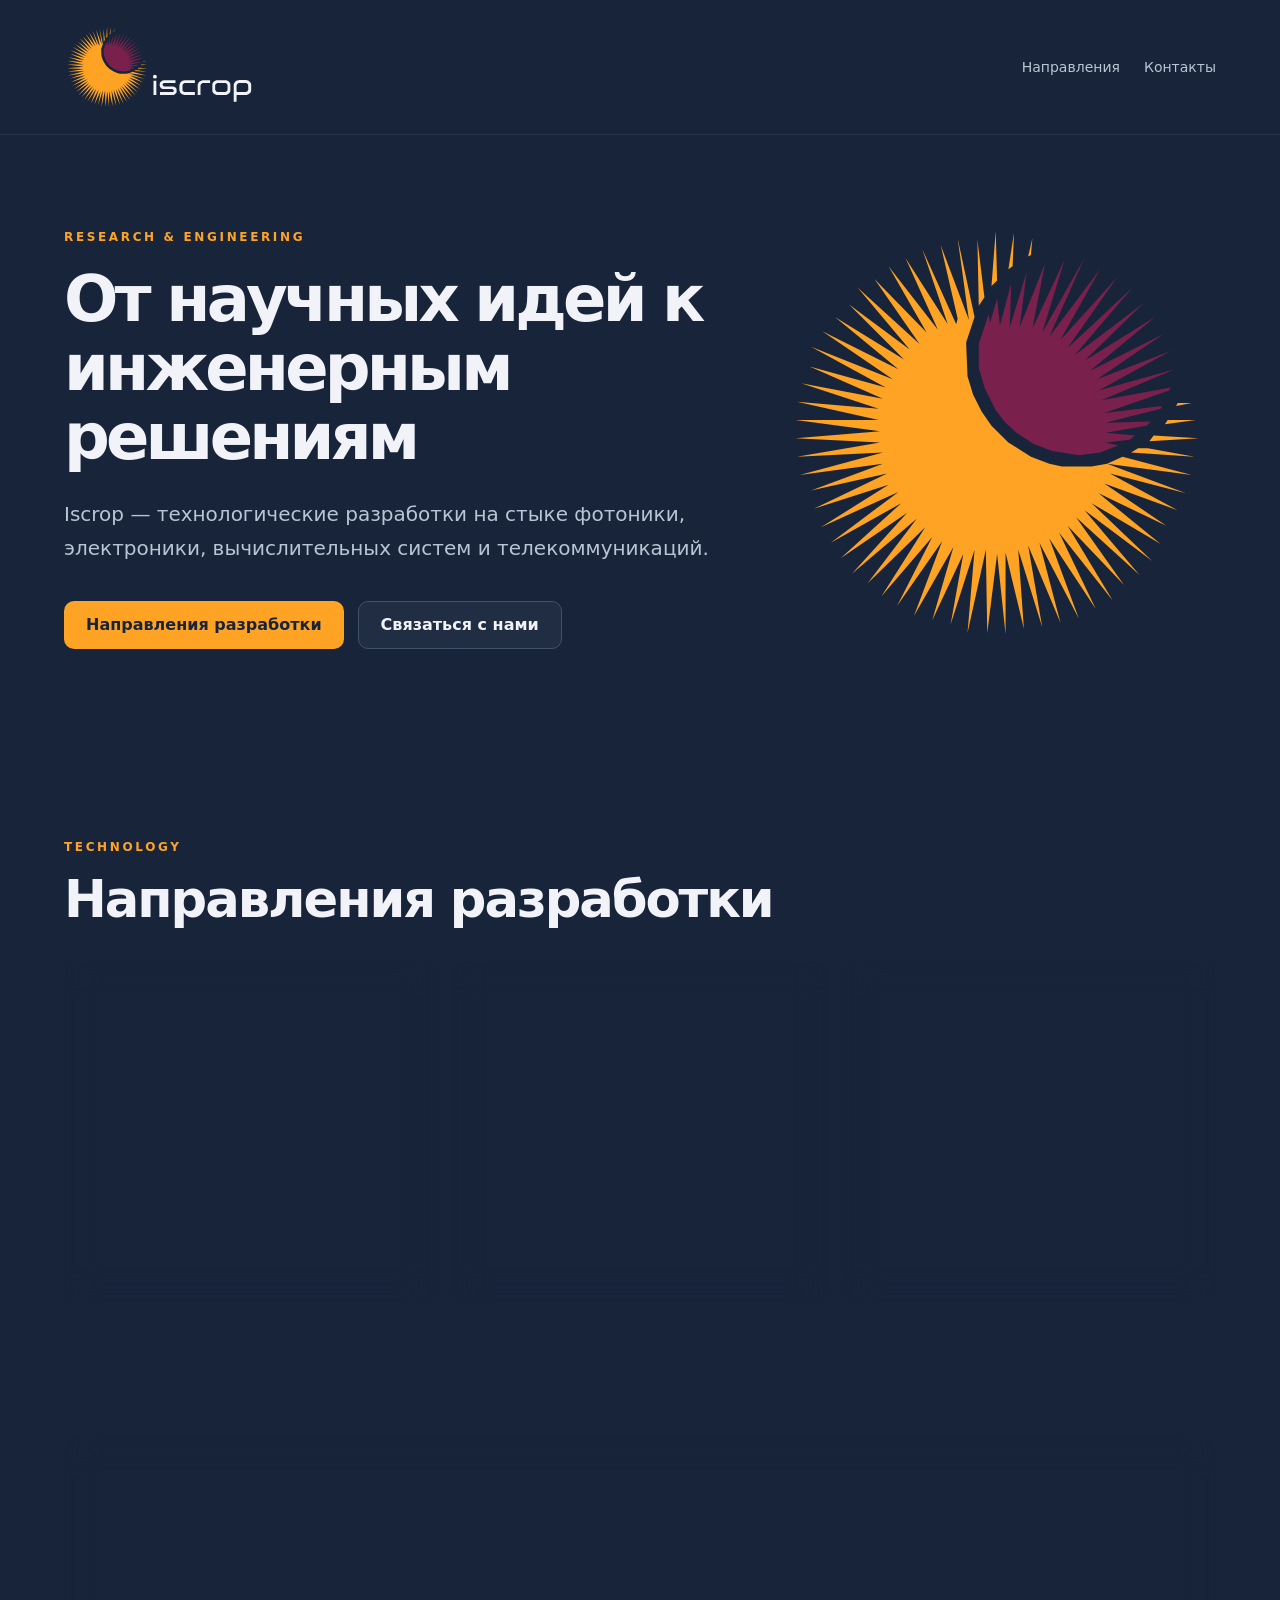
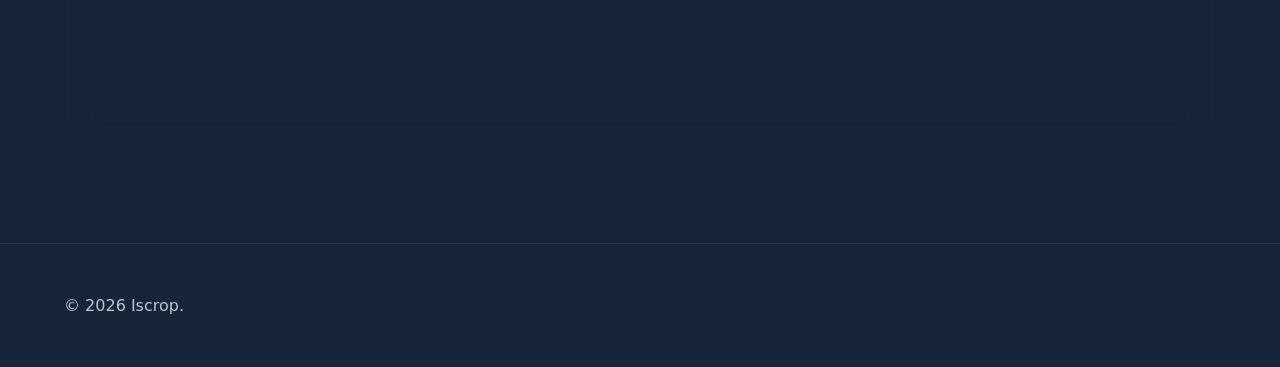
==== index.html @ 67966a5c "Add Iscrop logo artwork and technology illustrations" ====
<!DOCTYPE html>
<html lang="ru"><head><meta charset="UTF-8"><meta name="viewport" content="width=device-width, initial-scale=1"><meta name="description" content="Iscrop — исследовательские и инженерные разработки в области фотоники, вычислительных систем и телекоммуникаций."><title>Iscrop — технологии и инженерные разработки</title><link rel="stylesheet" href="style.css"><style>
:root{--bg:#18243A;--text:#F1F3F8;--muted:#b9c4d5;--accent:#FFA324;--accent-2:#79204D;--line:#40516B;--panel:#202e45}body{background:var(--bg)}body:before{display:none}.site-header{background:var(--bg)}.logo{color:var(--text);font-size:30px;letter-spacing:.08em;font-family:Eurostile,Microgramma,Trebuchet MS,sans-serif}.primary{background:var(--accent);color:var(--bg)}.button{border-radius:10px}.card,.contact{border-radius:16px;box-shadow:none}h1{line-height:1.08;font-size:clamp(36px,5.5vw,76px)}.hero{min-height:65vh;grid-template-columns:1fr}.hero-content{max-width:1000px}.section{scroll-margin-top:100px}.card{min-height:170px}a:focus-visible{outline:2px solid var(--accent);outline-offset:5px}@media(max-width:480px){nav{flex-wrap:wrap}.contact{padding:24px}.section{padding-top:52px;padding-bottom:52px}}
.logo{display:block;width:190px;line-height:0}.logo svg{width:100%;height:auto}.hero{grid-template-columns:minmax(0,1.2fr) minmax(200px,.8fr);gap:48px}.hero-emblem svg{width:100%;max-width:430px;display:block;margin:auto}.tech-art{width:100%;height:120px;margin-bottom:24px}.card{background:#202e45;border:1px solid #40516B}.hero h1{font-size:clamp(36px,5vw,70px)}@media(max-width:860px){.hero{grid-template-columns:1fr}.hero-emblem{grid-row:1}.hero-emblem svg{max-width:250px}.logo{width:150px}}</style></head><body>
<header class="site-header"><a class="logo" href="#" aria-label="Iscrop"><svg xmlns="http://www.w3.org/2000/svg" viewBox="50 50 675 305" role="img" aria-label="Iscrop"><path fill="#FFA324" d="M151 73 169 126 139 79 162 130 127 85 154 132 117 94 149 140 105 100 142 144 99 112 138 151 89 121 134 158 80 131 130 165 72 142 125 171 71 156 123 179 65 168 120 186 62 181 120 194 61 194 121 202 61 207 121 210 62 220 123 217 64 233 123 225 72 244 126 232 74 257 127 240 79 270 134 245 86 281 136 253 93 292 140 260 101 303 147 264 112 310 153 270 122 319 158 277 133 326 165 280 145 333 173 284 158 336 180 289 171 339 188 286 183 345 196 286 197 345 204 289 210 346 210 288 223 342 219 286 236 341 226 283 249 338 234 281 262 335 241 278 274 328 248 274 286 322 254 269 294 311 260 263 305 304 266 258 314 294 271 253 320 282 276 246 324 269 280 239 332 258 284 232 338 246 282 225 342 233 293 220 282 225 271 227 250 227 241 225 228 220 212 210 200 198 193 188 187 176 183 163 182 139 188 121 176 65 184 123 164 70 176 122 175 126Z M299 217 344 220 311 214 304 214Z M312 209 347 207 315 205Z M323 197 345 194 325 194Z M332 182 342 182 331 184Z M190 66 191 113 195 107Z M203 60 200 99 204 95Z M216 61 212 87 215 85Z M229 65 226 78 228 77Z"/><path fill="#79204D" d="M266 79 236 132 252 80 229 129 238 83 220 128 225 89 213 128 214 97 206 127 204 108 199 125 198 119 191 140 191 157 195 171 203 187 210 196 219 204 230 211 243 216 262 219 277 217 290 212 281 210 298 208 302 205 281 203 310 198 313 195 281 196 320 186 321 184 280 189 326 173 327 171 278 180 330 158 276 173 327 145 275 165 322 133 270 159 316 121 266 152 308 111 259 148 300 100 254 143 289 93 249 137 277 87 241 135Z"/><path fill="#F1F3F8" fill-rule="evenodd" d="M665 264 670 260 698 260 704 265 705 283 701 290 695 292 665 292 663 290 663 269Z M588 265 594 260 625 260 629 263 631 267 631 285 626 291 622 292 596 292 592 291 587 284 587 268Z M368 252H378V302H368Z M580 257 577 263V289L580 295 586 300 592 302H626L632 300 638 295 641 289V263L638 257 634 253 627 250H591L584 253Z M569 250H542L533 253 528 258 525 265V302H535V268L537 264 542 260H569Z M464 257 460 267V285L463 294 468 299 477 302H515V292H478L474 290 471 286V267L474 262 478 260H515V250H479L471 252Z M392 257 390 262V270L392 275 396 279 401 281H435L440 285V289L437 292H391V302H439L444 300 450 293V282L449 279 445 275 438 272H405L400 267 401 263 404 260H446V250H406L400 251Z M709 254 704 251 696 249H673L662 252 656 258 653 265V326H663V302H699L707 299 713 293 715 287V265L713 259Z"/><circle cx="373" cy="237" r="7" fill="#F1F3F8"/></svg></a><nav><a href="#directions">Направления</a><a href="#contact">Контакты</a></nav></header>
<main><section class="hero"><div class="hero-content"><p class="eyebrow">Research &amp; engineering</p><h1>От научных идей к инженерным решениям</h1><p class="lead">Iscrop — технологические разработки на стыке фотоники, электроники, вычислительных систем и телекоммуникаций.</p><div class="hero-actions"><a class="button primary" href="#directions">Направления разработки</a><a class="button secondary" href="#contact">Связаться с нами</a></div></div><div class="hero-emblem"><svg xmlns="http://www.w3.org/2000/svg" viewBox="50 50 305 305" role="img" aria-label="Iscrop"><path fill="#FFA324" d="M151 73 169 126 139 79 162 130 127 85 154 132 117 94 149 140 105 100 142 144 99 112 138 151 89 121 134 158 80 131 130 165 72 142 125 171 71 156 123 179 65 168 120 186 62 181 120 194 61 194 121 202 61 207 121 210 62 220 123 217 64 233 123 225 72 244 126 232 74 257 127 240 79 270 134 245 86 281 136 253 93 292 140 260 101 303 147 264 112 310 153 270 122 319 158 277 133 326 165 280 145 333 173 284 158 336 180 289 171 339 188 286 183 345 196 286 197 345 204 289 210 346 210 288 223 342 219 286 236 341 226 283 249 338 234 281 262 335 241 278 274 328 248 274 286 322 254 269 294 311 260 263 305 304 266 258 314 294 271 253 320 282 276 246 324 269 280 239 332 258 284 232 338 246 282 225 342 233 293 220 282 225 271 227 250 227 241 225 228 220 212 210 200 198 193 188 187 176 183 163 182 139 188 121 176 65 184 123 164 70 176 122 175 126Z M299 217 344 220 311 214 304 214Z M312 209 347 207 315 205Z M323 197 345 194 325 194Z M332 182 342 182 331 184Z M190 66 191 113 195 107Z M203 60 200 99 204 95Z M216 61 212 87 215 85Z M229 65 226 78 228 77Z"/><path fill="#79204D" d="M266 79 236 132 252 80 229 129 238 83 220 128 225 89 213 128 214 97 206 127 204 108 199 125 198 119 191 140 191 157 195 171 203 187 210 196 219 204 230 211 243 216 262 219 277 217 290 212 281 210 298 208 302 205 281 203 310 198 313 195 281 196 320 186 321 184 280 189 326 173 327 171 278 180 330 158 276 173 327 145 275 165 322 133 270 159 316 121 266 152 308 111 259 148 300 100 254 143 289 93 249 137 277 87 241 135Z"/></svg></div></section>
<section id="directions" class="section"><p class="section-label">Technology</p><h2>Направления разработки</h2><div class="cards"><article class="card"><svg class="tech-art" viewBox="0 0 240 120" aria-hidden="true"><path d="M0 48 Q30 0 60 48 T120 48 T180 48 T240 48 M0 72 Q30 120 60 72 T120 72 T180 72 T240 72" fill="none" stroke="#FFA324" stroke-width="2"/><circle cx="120" cy="60" r="25" fill="none" stroke="#b85b8a"/></svg><h3>Оптика и фотоника</h3><p>Оптические системы, квантовые технологии и методы измерения параметров света.</p></article><article class="card"><svg class="tech-art" viewBox="0 0 240 120" aria-hidden="true"><path d="M25 60H90L145 20H215M90 60H215M90 60L145 100H215" fill="none" stroke="#FFA324" stroke-width="2"/><circle cx="25" cy="60" r="5" fill="#F1F3F8"/><circle cx="90" cy="60" r="5" fill="#F1F3F8"/><circle cx="145" cy="20" r="5" fill="#F1F3F8"/><circle cx="145" cy="100" r="5" fill="#F1F3F8"/><circle cx="215" cy="20" r="5" fill="#F1F3F8"/><circle cx="215" cy="60" r="5" fill="#F1F3F8"/><circle cx="215" cy="100" r="5" fill="#F1F3F8"/></svg><h3>Телекоммуникации</h3><p>Волоконно-оптические сети, передача данных и коммуникационное оборудование.</p></article><article class="card"><svg class="tech-art" viewBox="0 0 240 120" aria-hidden="true"><g fill="none" stroke="#FFA324" stroke-width="2"><rect x="90" y="30" width="60" height="60" rx="5"/><path d="M0 20H60L90 40M0 60H90M0 100H60L90 80M150 40L180 20H240M150 60H240M150 80L180 100H240"/></g><rect x="105" y="45" width="30" height="30" fill="#79204D"/></svg><h3>Вычислительные системы</h3><p>Аппаратно-программные платформы, цифровая обработка сигналов и встроенная электроника.</p></article></div></section>
<section id="contact" class="section contact"><p class="section-label">Contact</p><h2>Сотрудничество</h2><p>Открыты к обсуждению исследовательских и инженерных проектов.</p><a class="contact-link" href="mailto:info@iscrop.ru">info@iscrop.ru</a></section></main><footer><p>© 2026 Iscrop.</p></footer></body></html>
---- style.css ----
* {
  box-sizing: border-box;
}

:root {
  --bg: #050914;
  --panel: rgba(255, 255, 255, 0.06);
  --panel-strong: rgba(255, 255, 255, 0.1);
  --text: #eef7ff;
  --muted: #9fb3c8;
  --accent: #53f4ff;
  --accent-2: #8d6cff;
  --line: rgba(83, 244, 255, 0.25);
}

html {
  scroll-behavior: smooth;
}

body {
  margin: 0;
  min-height: 100vh;
  font-family: Inter, ui-sans-serif, system-ui, -apple-system, BlinkMacSystemFont, "Segoe UI", sans-serif;
  color: var(--text);
  background:
    radial-gradient(circle at 20% 10%, rgba(83, 244, 255, 0.18), transparent 28%),
    radial-gradient(circle at 80% 20%, rgba(141, 108, 255, 0.2), transparent 30%),
    linear-gradient(135deg, #050914 0%, #07162a 45%, #050914 100%);
}

body::before {
  content: "";
  position: fixed;
  inset: 0;
  pointer-events: none;
  background-image:
    linear-gradient(rgba(83, 244, 255, 0.05) 1px, transparent 1px),
    linear-gradient(90deg, rgba(83, 244, 255, 0.05) 1px, transparent 1px);
  background-size: 48px 48px;
  mask-image: linear-gradient(to bottom, black, transparent 85%);
}

a {
  color: inherit;
  text-decoration: none;
}

.site-header {
  position: sticky;
  top: 0;
  z-index: 10;
  display: flex;
  justify-content: space-between;
  align-items: center;
  padding: 24px clamp(20px, 5vw, 72px);
  background: rgba(5, 9, 20, 0.72);
  backdrop-filter: blur(18px);
  border-bottom: 1px solid rgba(255, 255, 255, 0.08);
}

.logo {
  letter-spacing: 0.22em;
  font-weight: 800;
  color: var(--accent);
}

nav {
  display: flex;
  gap: 24px;
  color: var(--muted);
  font-size: 14px;
}

nav a:hover {
  color: var(--text);
}

.hero {
  min-height: 82vh;
  display: grid;
  grid-template-columns: minmax(0, 1.2fr) minmax(280px, 0.8fr);
  align-items: center;
  gap: 40px;
  padding: 80px clamp(20px, 5vw, 72px);
}

.eyebrow,
.section-label {
  color: var(--accent);
  text-transform: uppercase;
  letter-spacing: 0.22em;
  font-size: 12px;
  font-weight: 700;
}

h1 {
  max-width: 920px;
  margin: 18px 0 24px;
  font-size: clamp(42px, 7vw, 86px);
  line-height: 0.95;
  letter-spacing: -0.06em;
}

h2 {
  margin: 0 0 18px;
  font-size: clamp(32px, 4vw, 56px);
  letter-spacing: -0.04em;
}

h3 {
  margin: 0 0 12px;
}

p {
  color: var(--muted);
  line-height: 1.7;
}

.lead {
  max-width: 680px;
  font-size: 20px;
}

.hero-actions {
  display: flex;
  flex-wrap: wrap;
  gap: 14px;
  margin-top: 36px;
}

.button {
  display: inline-flex;
  align-items: center;
  justify-content: center;
  min-height: 48px;
  padding: 0 22px;
  border-radius: 999px;
  font-weight: 700;
}

.primary {
  color: #041016;
  background: linear-gradient(135deg, var(--accent), #ffffff);
}

.secondary {
  border: 1px solid var(--line);
  background: rgba(255, 255, 255, 0.04);
}

.orb {
  position: relative;
  width: min(420px, 80vw);
  aspect-ratio: 1;
  margin: 0 auto;
  border-radius: 50%;
  background: radial-gradient(circle, rgba(83, 244, 255, 0.18), transparent 56%);
}

.ring,
.core {
  position: absolute;
  inset: 10%;
  border-radius: 50%;
}

.ring {
  border: 1px solid var(--line);
  box-shadow: 0 0 40px rgba(83, 244, 255, 0.15);
}

.ring-1 {
  transform: rotateX(62deg) rotateZ(25deg);
}

.ring-2 {
  transform: rotateY(62deg) rotateZ(-25deg);
  border-color: rgba(141, 108, 255, 0.35);
}

.core {
  inset: 38%;
  background: radial-gradient(circle, #ffffff, var(--accent) 42%, transparent 70%);
  box-shadow: 0 0 60px var(--accent);
}

.section {
  padding: 96px clamp(20px, 5vw, 72px);
}

.cards {
  display: grid;
  grid-template-columns: repeat(3, minmax(0, 1fr));
  gap: 18px;
  margin-top: 32px;
}

.card,
.product,
.banner,
.contact {
  border: 1px solid rgba(255, 255, 255, 0.09);
  background: var(--panel);
  backdrop-filter: blur(16px);
  box-shadow: 0 24px 80px rgba(0, 0, 0, 0.2);
}

.card {
  min-height: 230px;
  padding: 28px;
  border-radius: 28px;
}

.card:hover {
  background: var(--panel-strong);
  border-color: var(--line);
}

.split {
  display: grid;
  grid-template-columns: 0.8fr 1.2fr;
  gap: 48px;
  align-items: start;
}

.product-list {
  display: grid;
  gap: 16px;
}

.product {
  display: grid;
  grid-template-columns: 72px 1fr;
  gap: 20px;
  padding: 24px;
  border-radius: 24px;
}

.product span {
  color: var(--accent);
  font-weight: 800;
  font-size: 28px;
}

.banner {
  margin: 40px clamp(20px, 5vw, 72px);
  padding: 52px;
  border-radius: 32px;
  background:
    linear-gradient(135deg, rgba(83, 244, 255, 0.12), rgba(141, 108, 255, 0.12)),
    var(--panel);
}

.contact {
  margin: 40px clamp(20px, 5vw, 72px) 90px;
  padding: 52px;
  border-radius: 32px;
}

.contact-link {
  display: inline-block;
  margin-top: 16px;
  font-size: 24px;
  color: var(--accent);
  font-weight: 800;
}

footer {
  padding: 32px clamp(20px, 5vw, 72px);
  border-top: 1px solid rgba(255, 255, 255, 0.08);
}

@media (max-width: 860px) {
  .site-header {
    align-items: flex-start;
    gap: 18px;
    flex-direction: column;
  }

  .hero,
  .split,
  .cards {
    grid-template-columns: 1fr;
  }

  h1 {
    font-size: clamp(40px, 14vw, 64px);
  }

  .orb {
    width: min(320px, 86vw);
  }
}
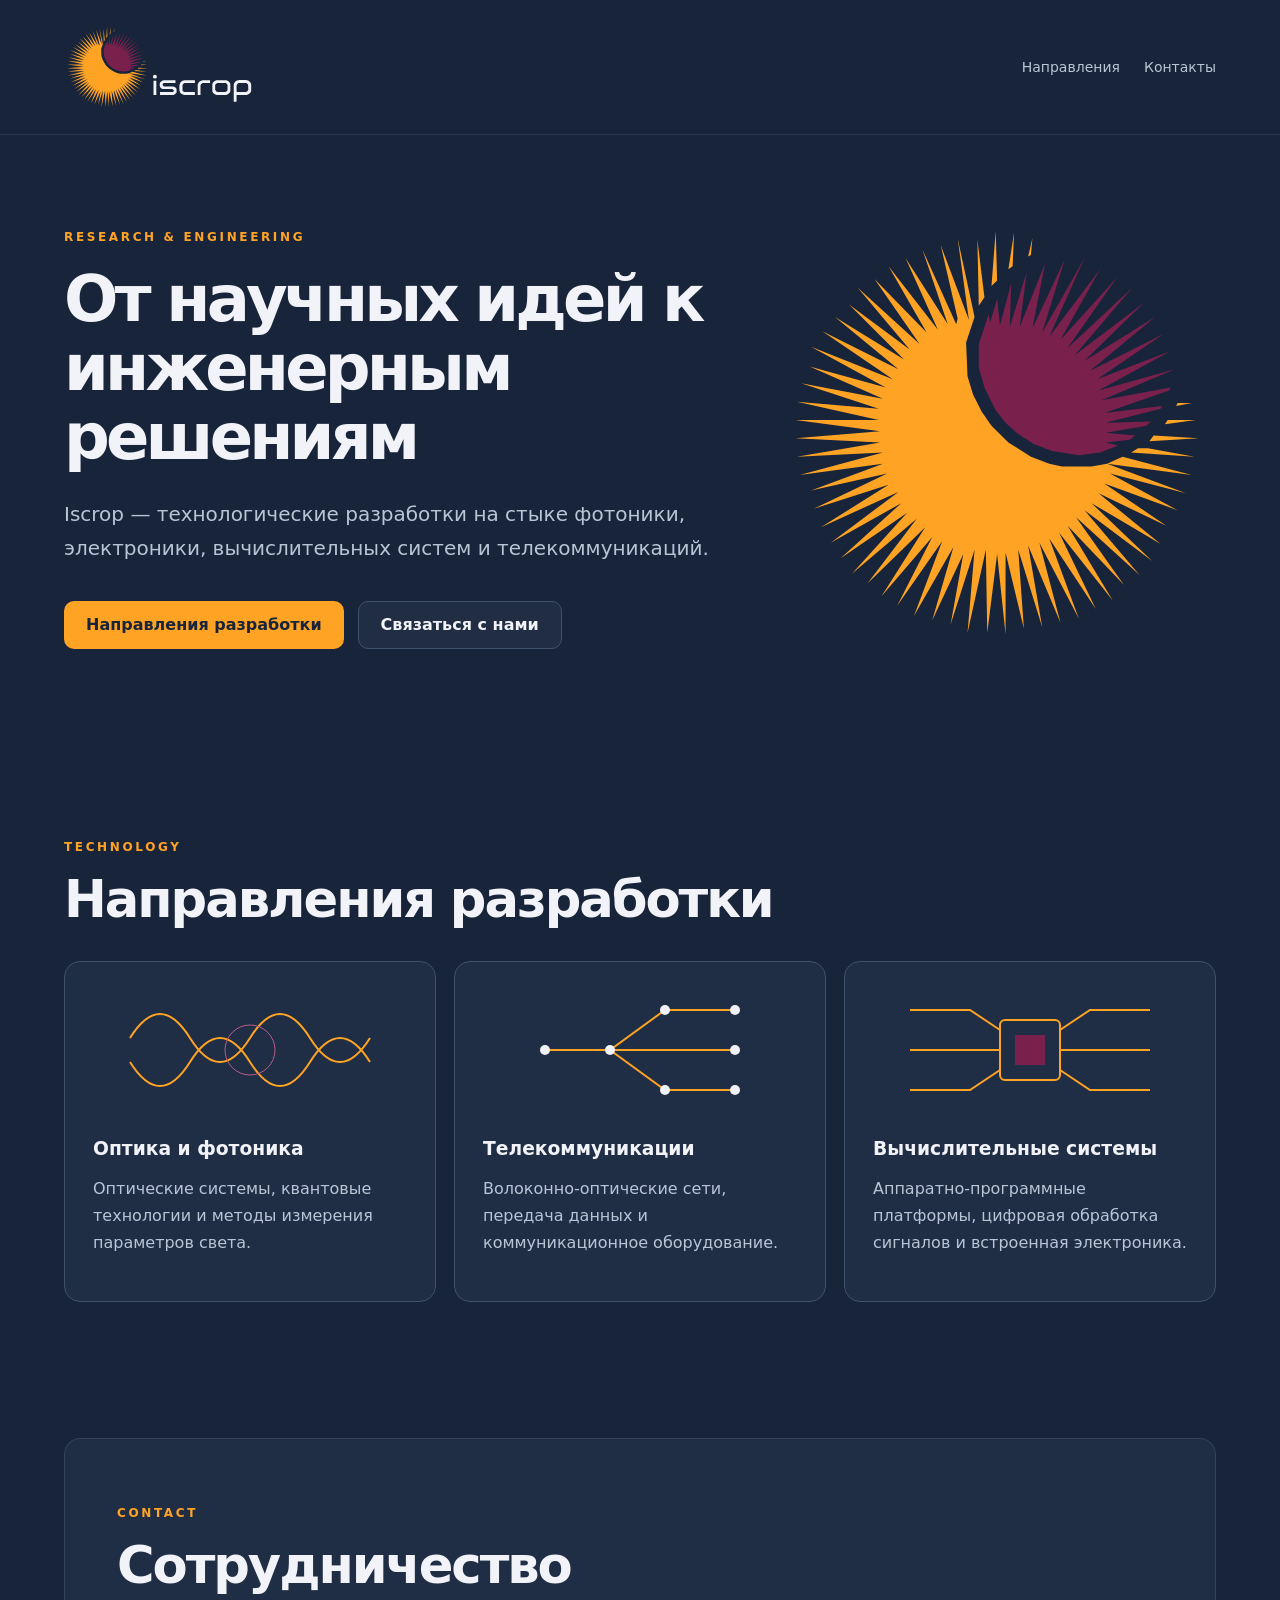
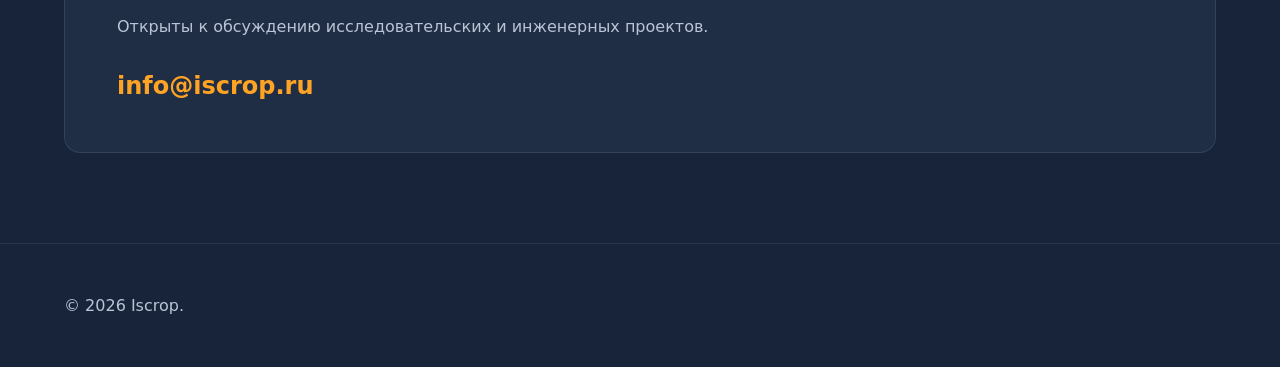
==== commit 56ae48ac: "Set Chrome browser theme color to Iscrop amber" ====
--- a/index.html
+++ b/index.html
@@ -1,5 +1,5 @@
 <!DOCTYPE html>
-<html lang="ru"><head><meta charset="UTF-8"><meta name="viewport" content="width=device-width, initial-scale=1"><meta name="description" content="Iscrop — исследовательские и инженерные разработки в области фотоники, вычислительных систем и телекоммуникаций."><title>Iscrop — технологии и инженерные разработки</title><link rel="stylesheet" href="style.css"><style>
+<html lang="ru"><head><meta name="theme-color" content="#FFA324"><meta charset="UTF-8"><meta name="viewport" content="width=device-width, initial-scale=1"><meta name="description" content="Iscrop — исследовательские и инженерные разработки в области фотоники, вычислительных систем и телекоммуникаций."><title>Iscrop — технологии и инженерные разработки</title><link rel="stylesheet" href="style.css"><style>
 :root{--bg:#18243A;--text:#F1F3F8;--muted:#b9c4d5;--accent:#FFA324;--accent-2:#79204D;--line:#40516B;--panel:#202e45}body{background:var(--bg)}body:before{display:none}.site-header{background:var(--bg)}.logo{color:var(--text);font-size:30px;letter-spacing:.08em;font-family:Eurostile,Microgramma,Trebuchet MS,sans-serif}.primary{background:var(--accent);color:var(--bg)}.button{border-radius:10px}.card,.contact{border-radius:16px;box-shadow:none}h1{line-height:1.08;font-size:clamp(36px,5.5vw,76px)}.hero{min-height:65vh;grid-template-columns:1fr}.hero-content{max-width:1000px}.section{scroll-margin-top:100px}.card{min-height:170px}a:focus-visible{outline:2px solid var(--accent);outline-offset:5px}@media(max-width:480px){nav{flex-wrap:wrap}.contact{padding:24px}.section{padding-top:52px;padding-bottom:52px}}
 .logo{display:block;width:190px;line-height:0}.logo svg{width:100%;height:auto}.hero{grid-template-columns:minmax(0,1.2fr) minmax(200px,.8fr);gap:48px}.hero-emblem svg{width:100%;max-width:430px;display:block;margin:auto}.tech-art{width:100%;height:120px;margin-bottom:24px}.card{background:#202e45;border:1px solid #40516B}.hero h1{font-size:clamp(36px,5vw,70px)}@media(max-width:860px){.hero{grid-template-columns:1fr}.hero-emblem{grid-row:1}.hero-emblem svg{max-width:250px}.logo{width:150px}}</style></head><body>
 <header class="site-header"><a class="logo" href="#" aria-label="Iscrop"><svg xmlns="http://www.w3.org/2000/svg" viewBox="50 50 675 305" role="img" aria-label="Iscrop"><path fill="#FFA324" d="M151 73 169 126 139 79 162 130 127 85 154 132 117 94 149 140 105 100 142 144 99 112 138 151 89 121 134 158 80 131 130 165 72 142 125 171 71 156 123 179 65 168 120 186 62 181 120 194 61 194 121 202 61 207 121 210 62 220 123 217 64 233 123 225 72 244 126 232 74 257 127 240 79 270 134 245 86 281 136 253 93 292 140 260 101 303 147 264 112 310 153 270 122 319 158 277 133 326 165 280 145 333 173 284 158 336 180 289 171 339 188 286 183 345 196 286 197 345 204 289 210 346 210 288 223 342 219 286 236 341 226 283 249 338 234 281 262 335 241 278 274 328 248 274 286 322 254 269 294 311 260 263 305 304 266 258 314 294 271 253 320 282 276 246 324 269 280 239 332 258 284 232 338 246 282 225 342 233 293 220 282 225 271 227 250 227 241 225 228 220 212 210 200 198 193 188 187 176 183 163 182 139 188 121 176 65 184 123 164 70 176 122 175 126Z M299 217 344 220 311 214 304 214Z M312 209 347 207 315 205Z M323 197 345 194 325 194Z M332 182 342 182 331 184Z M190 66 191 113 195 107Z M203 60 200 99 204 95Z M216 61 212 87 215 85Z M229 65 226 78 228 77Z"/><path fill="#79204D" d="M266 79 236 132 252 80 229 129 238 83 220 128 225 89 213 128 214 97 206 127 204 108 199 125 198 119 191 140 191 157 195 171 203 187 210 196 219 204 230 211 243 216 262 219 277 217 290 212 281 210 298 208 302 205 281 203 310 198 313 195 281 196 320 186 321 184 280 189 326 173 327 171 278 180 330 158 276 173 327 145 275 165 322 133 270 159 316 121 266 152 308 111 259 148 300 100 254 143 289 93 249 137 277 87 241 135Z"/><path fill="#F1F3F8" fill-rule="evenodd" d="M665 264 670 260 698 260 704 265 705 283 701 290 695 292 665 292 663 290 663 269Z M588 265 594 260 625 260 629 263 631 267 631 285 626 291 622 292 596 292 592 291 587 284 587 268Z M368 252H378V302H368Z M580 257 577 263V289L580 295 586 300 592 302H626L632 300 638 295 641 289V263L638 257 634 253 627 250H591L584 253Z M569 250H542L533 253 528 258 525 265V302H535V268L537 264 542 260H569Z M464 257 460 267V285L463 294 468 299 477 302H515V292H478L474 290 471 286V267L474 262 478 260H515V250H479L471 252Z M392 257 390 262V270L392 275 396 279 401 281H435L440 285V289L437 292H391V302H439L444 300 450 293V282L449 279 445 275 438 272H405L400 267 401 263 404 260H446V250H406L400 251Z M709 254 704 251 696 249H673L662 252 656 258 653 265V326H663V302H699L707 299 713 293 715 287V265L713 259Z"/><circle cx="373" cy="237" r="7" fill="#F1F3F8"/></svg></a><nav><a href="#directions">Направления</a><a href="#contact">Контакты</a></nav></header>
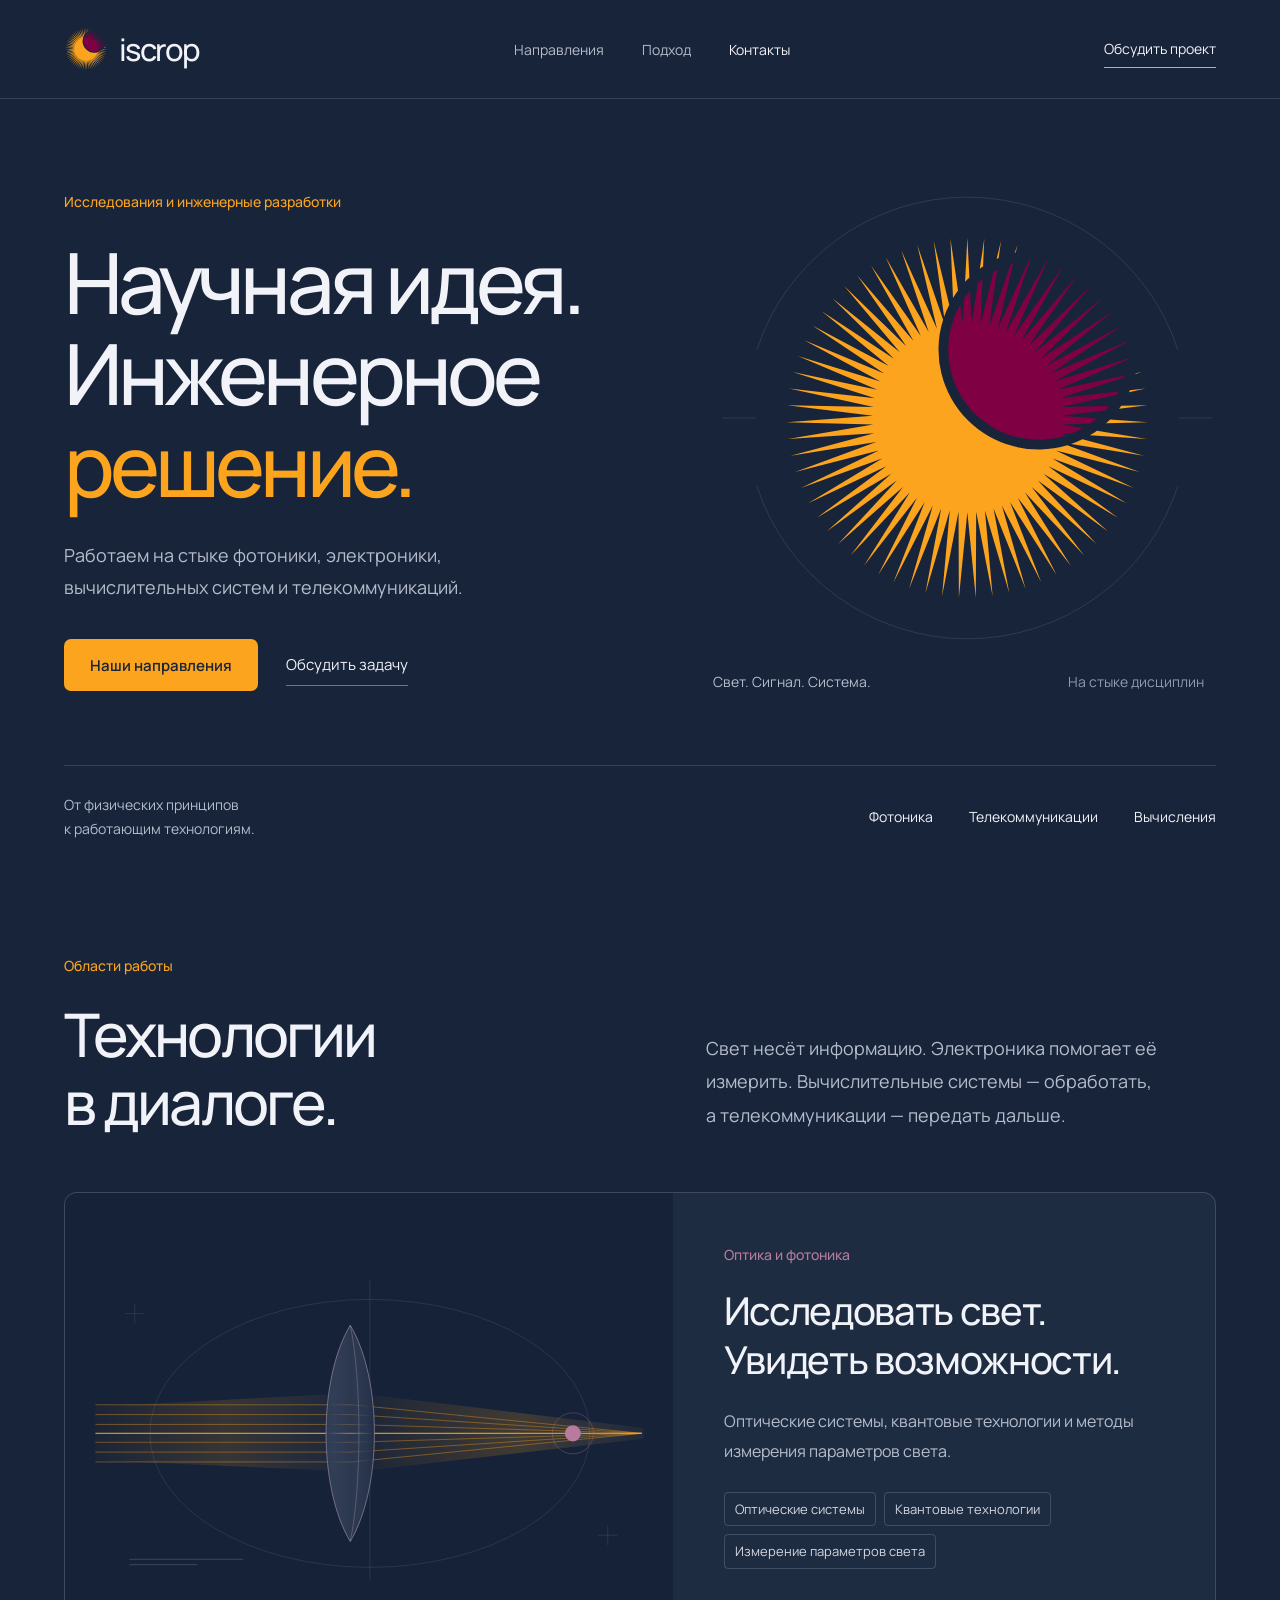
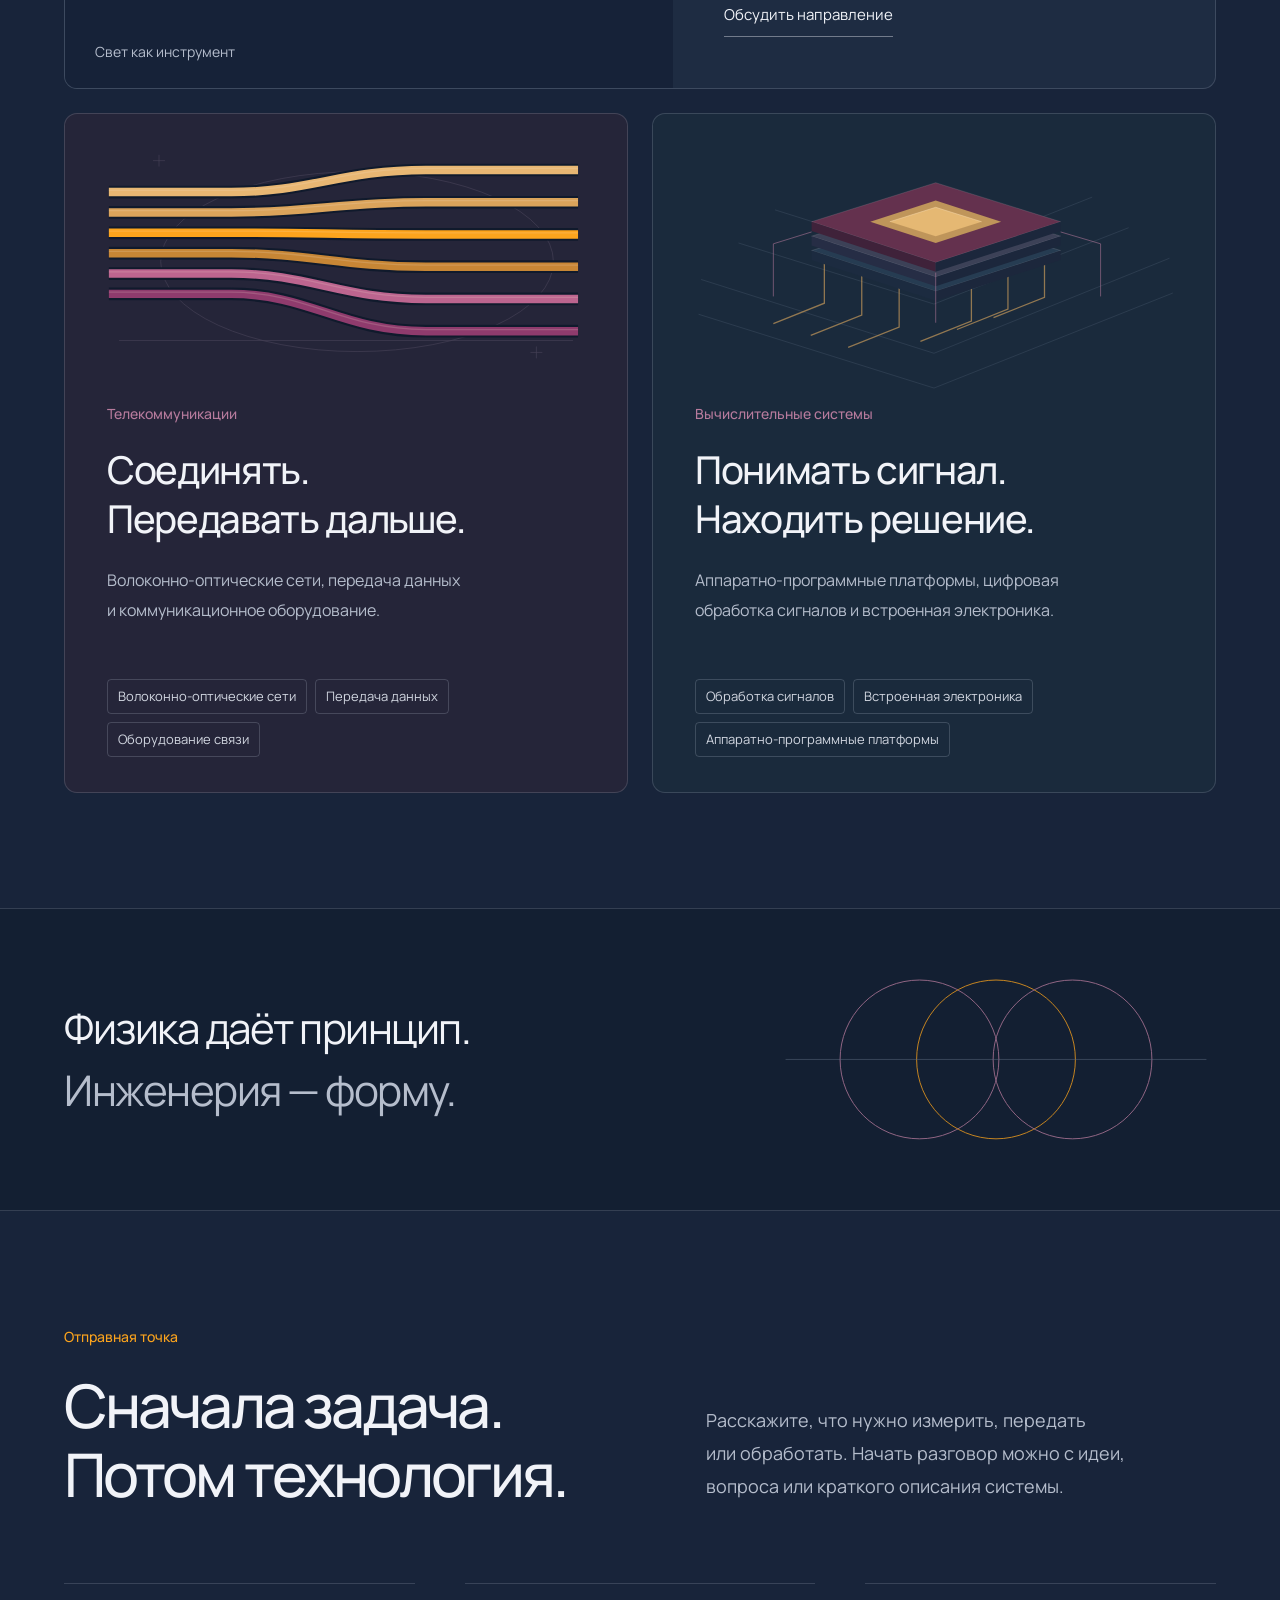
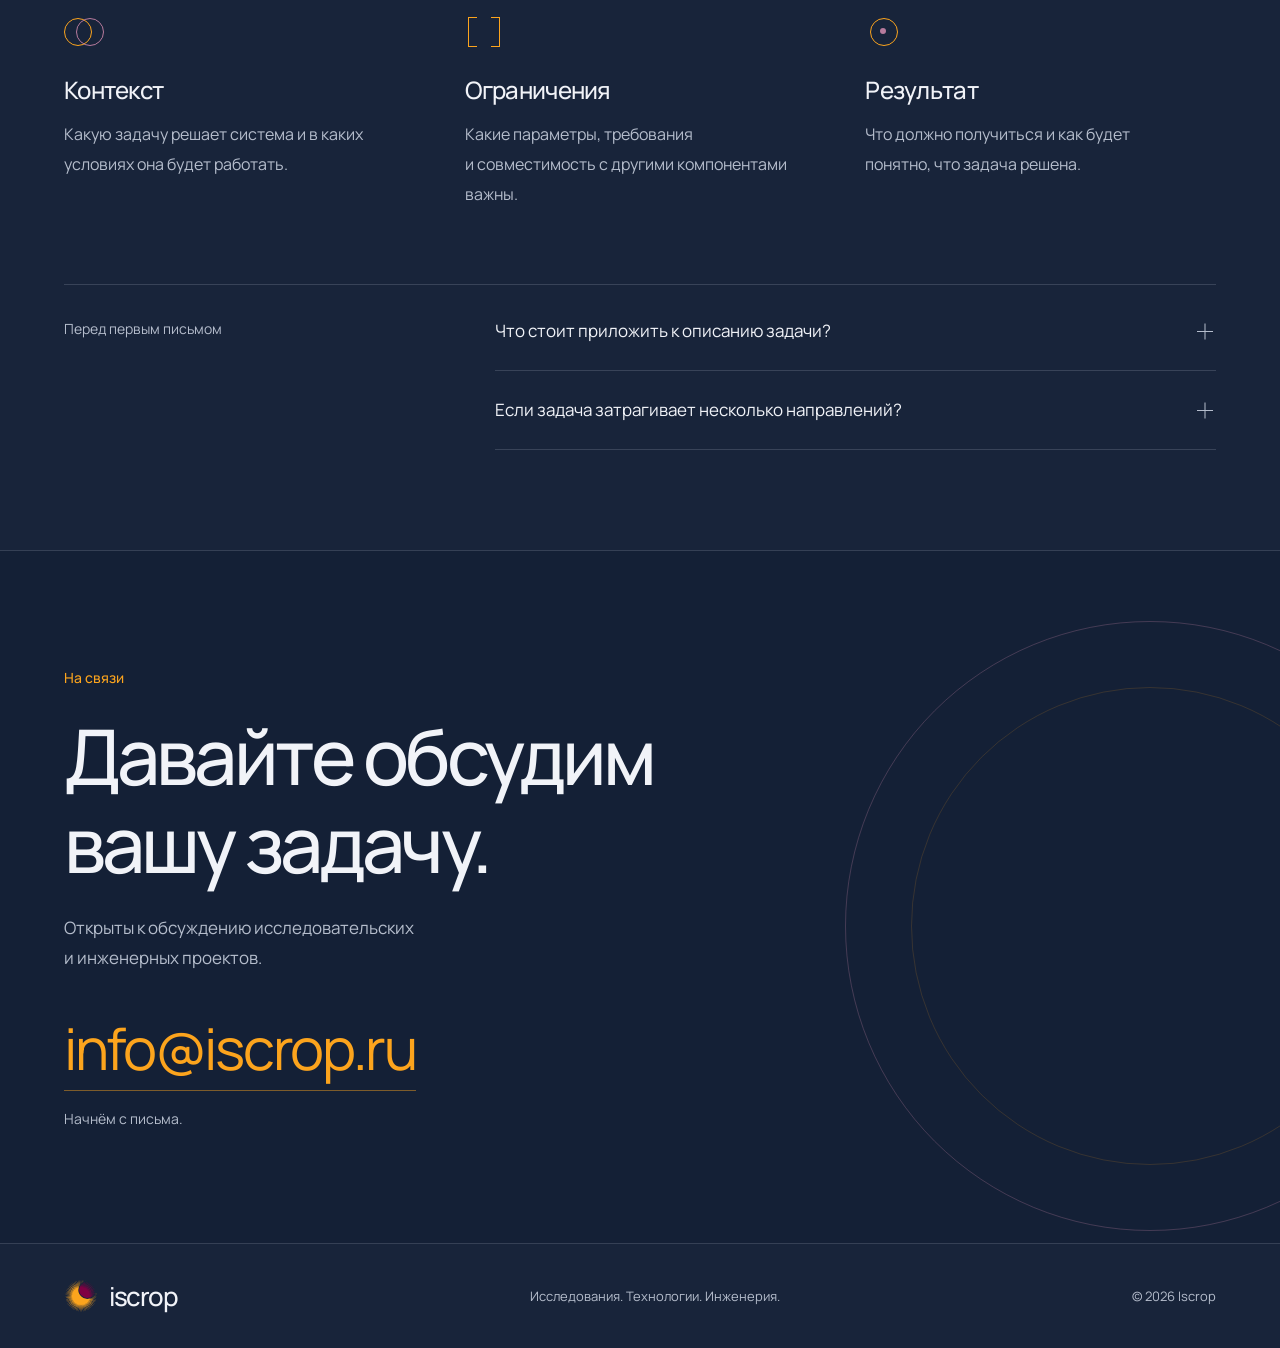
==== commit f7782c70: "Redesign Iscrop site around its cozy-space identity Add editorial typography, the approved flat 67-r" ====
--- a/index.html
+++ b/index.html
@@ -1,8 +1,66 @@
 <!DOCTYPE html>
-<html lang="ru"><head><meta name="theme-color" content="#FFA324"><meta charset="UTF-8"><meta name="viewport" content="width=device-width, initial-scale=1"><meta name="description" content="Iscrop — исследовательские и инженерные разработки в области фотоники, вычислительных систем и телекоммуникаций."><title>Iscrop — технологии и инженерные разработки</title><link rel="stylesheet" href="style.css"><style>
-:root{--bg:#18243A;--text:#F1F3F8;--muted:#b9c4d5;--accent:#FFA324;--accent-2:#79204D;--line:#40516B;--panel:#202e45}body{background:var(--bg)}body:before{display:none}.site-header{background:var(--bg)}.logo{color:var(--text);font-size:30px;letter-spacing:.08em;font-family:Eurostile,Microgramma,Trebuchet MS,sans-serif}.primary{background:var(--accent);color:var(--bg)}.button{border-radius:10px}.card,.contact{border-radius:16px;box-shadow:none}h1{line-height:1.08;font-size:clamp(36px,5.5vw,76px)}.hero{min-height:65vh;grid-template-columns:1fr}.hero-content{max-width:1000px}.section{scroll-margin-top:100px}.card{min-height:170px}a:focus-visible{outline:2px solid var(--accent);outline-offset:5px}@media(max-width:480px){nav{flex-wrap:wrap}.contact{padding:24px}.section{padding-top:52px;padding-bottom:52px}}
-.logo{display:block;width:190px;line-height:0}.logo svg{width:100%;height:auto}.hero{grid-template-columns:minmax(0,1.2fr) minmax(200px,.8fr);gap:48px}.hero-emblem svg{width:100%;max-width:430px;display:block;margin:auto}.tech-art{width:100%;height:120px;margin-bottom:24px}.card{background:#202e45;border:1px solid #40516B}.hero h1{font-size:clamp(36px,5vw,70px)}@media(max-width:860px){.hero{grid-template-columns:1fr}.hero-emblem{grid-row:1}.hero-emblem svg{max-width:250px}.logo{width:150px}}</style></head><body>
-<header class="site-header"><a class="logo" href="#" aria-label="Iscrop"><svg xmlns="http://www.w3.org/2000/svg" viewBox="50 50 675 305" role="img" aria-label="Iscrop"><path fill="#FFA324" d="M151 73 169 126 139 79 162 130 127 85 154 132 117 94 149 140 105 100 142 144 99 112 138 151 89 121 134 158 80 131 130 165 72 142 125 171 71 156 123 179 65 168 120 186 62 181 120 194 61 194 121 202 61 207 121 210 62 220 123 217 64 233 123 225 72 244 126 232 74 257 127 240 79 270 134 245 86 281 136 253 93 292 140 260 101 303 147 264 112 310 153 270 122 319 158 277 133 326 165 280 145 333 173 284 158 336 180 289 171 339 188 286 183 345 196 286 197 345 204 289 210 346 210 288 223 342 219 286 236 341 226 283 249 338 234 281 262 335 241 278 274 328 248 274 286 322 254 269 294 311 260 263 305 304 266 258 314 294 271 253 320 282 276 246 324 269 280 239 332 258 284 232 338 246 282 225 342 233 293 220 282 225 271 227 250 227 241 225 228 220 212 210 200 198 193 188 187 176 183 163 182 139 188 121 176 65 184 123 164 70 176 122 175 126Z M299 217 344 220 311 214 304 214Z M312 209 347 207 315 205Z M323 197 345 194 325 194Z M332 182 342 182 331 184Z M190 66 191 113 195 107Z M203 60 200 99 204 95Z M216 61 212 87 215 85Z M229 65 226 78 228 77Z"/><path fill="#79204D" d="M266 79 236 132 252 80 229 129 238 83 220 128 225 89 213 128 214 97 206 127 204 108 199 125 198 119 191 140 191 157 195 171 203 187 210 196 219 204 230 211 243 216 262 219 277 217 290 212 281 210 298 208 302 205 281 203 310 198 313 195 281 196 320 186 321 184 280 189 326 173 327 171 278 180 330 158 276 173 327 145 275 165 322 133 270 159 316 121 266 152 308 111 259 148 300 100 254 143 289 93 249 137 277 87 241 135Z"/><path fill="#F1F3F8" fill-rule="evenodd" d="M665 264 670 260 698 260 704 265 705 283 701 290 695 292 665 292 663 290 663 269Z M588 265 594 260 625 260 629 263 631 267 631 285 626 291 622 292 596 292 592 291 587 284 587 268Z M368 252H378V302H368Z M580 257 577 263V289L580 295 586 300 592 302H626L632 300 638 295 641 289V263L638 257 634 253 627 250H591L584 253Z M569 250H542L533 253 528 258 525 265V302H535V268L537 264 542 260H569Z M464 257 460 267V285L463 294 468 299 477 302H515V292H478L474 290 471 286V267L474 262 478 260H515V250H479L471 252Z M392 257 390 262V270L392 275 396 279 401 281H435L440 285V289L437 292H391V302H439L444 300 450 293V282L449 279 445 275 438 272H405L400 267 401 263 404 260H446V250H406L400 251Z M709 254 704 251 696 249H673L662 252 656 258 653 265V326H663V302H699L707 299 713 293 715 287V265L713 259Z"/><circle cx="373" cy="237" r="7" fill="#F1F3F8"/></svg></a><nav><a href="#directions">Направления</a><a href="#contact">Контакты</a></nav></header>
-<main><section class="hero"><div class="hero-content"><p class="eyebrow">Research &amp; engineering</p><h1>От научных идей к инженерным решениям</h1><p class="lead">Iscrop — технологические разработки на стыке фотоники, электроники, вычислительных систем и телекоммуникаций.</p><div class="hero-actions"><a class="button primary" href="#directions">Направления разработки</a><a class="button secondary" href="#contact">Связаться с нами</a></div></div><div class="hero-emblem"><svg xmlns="http://www.w3.org/2000/svg" viewBox="50 50 305 305" role="img" aria-label="Iscrop"><path fill="#FFA324" d="M151 73 169 126 139 79 162 130 127 85 154 132 117 94 149 140 105 100 142 144 99 112 138 151 89 121 134 158 80 131 130 165 72 142 125 171 71 156 123 179 65 168 120 186 62 181 120 194 61 194 121 202 61 207 121 210 62 220 123 217 64 233 123 225 72 244 126 232 74 257 127 240 79 270 134 245 86 281 136 253 93 292 140 260 101 303 147 264 112 310 153 270 122 319 158 277 133 326 165 280 145 333 173 284 158 336 180 289 171 339 188 286 183 345 196 286 197 345 204 289 210 346 210 288 223 342 219 286 236 341 226 283 249 338 234 281 262 335 241 278 274 328 248 274 286 322 254 269 294 311 260 263 305 304 266 258 314 294 271 253 320 282 276 246 324 269 280 239 332 258 284 232 338 246 282 225 342 233 293 220 282 225 271 227 250 227 241 225 228 220 212 210 200 198 193 188 187 176 183 163 182 139 188 121 176 65 184 123 164 70 176 122 175 126Z M299 217 344 220 311 214 304 214Z M312 209 347 207 315 205Z M323 197 345 194 325 194Z M332 182 342 182 331 184Z M190 66 191 113 195 107Z M203 60 200 99 204 95Z M216 61 212 87 215 85Z M229 65 226 78 228 77Z"/><path fill="#79204D" d="M266 79 236 132 252 80 229 129 238 83 220 128 225 89 213 128 214 97 206 127 204 108 199 125 198 119 191 140 191 157 195 171 203 187 210 196 219 204 230 211 243 216 262 219 277 217 290 212 281 210 298 208 302 205 281 203 310 198 313 195 281 196 320 186 321 184 280 189 326 173 327 171 278 180 330 158 276 173 327 145 275 165 322 133 270 159 316 121 266 152 308 111 259 148 300 100 254 143 289 93 249 137 277 87 241 135Z"/></svg></div></section>
-<section id="directions" class="section"><p class="section-label">Technology</p><h2>Направления разработки</h2><div class="cards"><article class="card"><svg class="tech-art" viewBox="0 0 240 120" aria-hidden="true"><path d="M0 48 Q30 0 60 48 T120 48 T180 48 T240 48 M0 72 Q30 120 60 72 T120 72 T180 72 T240 72" fill="none" stroke="#FFA324" stroke-width="2"/><circle cx="120" cy="60" r="25" fill="none" stroke="#b85b8a"/></svg><h3>Оптика и фотоника</h3><p>Оптические системы, квантовые технологии и методы измерения параметров света.</p></article><article class="card"><svg class="tech-art" viewBox="0 0 240 120" aria-hidden="true"><path d="M25 60H90L145 20H215M90 60H215M90 60L145 100H215" fill="none" stroke="#FFA324" stroke-width="2"/><circle cx="25" cy="60" r="5" fill="#F1F3F8"/><circle cx="90" cy="60" r="5" fill="#F1F3F8"/><circle cx="145" cy="20" r="5" fill="#F1F3F8"/><circle cx="145" cy="100" r="5" fill="#F1F3F8"/><circle cx="215" cy="20" r="5" fill="#F1F3F8"/><circle cx="215" cy="60" r="5" fill="#F1F3F8"/><circle cx="215" cy="100" r="5" fill="#F1F3F8"/></svg><h3>Телекоммуникации</h3><p>Волоконно-оптические сети, передача данных и коммуникационное оборудование.</p></article><article class="card"><svg class="tech-art" viewBox="0 0 240 120" aria-hidden="true"><g fill="none" stroke="#FFA324" stroke-width="2"><rect x="90" y="30" width="60" height="60" rx="5"/><path d="M0 20H60L90 40M0 60H90M0 100H60L90 80M150 40L180 20H240M150 60H240M150 80L180 100H240"/></g><rect x="105" y="45" width="30" height="30" fill="#79204D"/></svg><h3>Вычислительные системы</h3><p>Аппаратно-программные платформы, цифровая обработка сигналов и встроенная электроника.</p></article></div></section>
-<section id="contact" class="section contact"><p class="section-label">Contact</p><h2>Сотрудничество</h2><p>Открыты к обсуждению исследовательских и инженерных проектов.</p><a class="contact-link" href="mailto:info@iscrop.ru">info@iscrop.ru</a></section></main><footer><p>© 2026 Iscrop.</p></footer></body></html>+<html lang="ru">
+<head>
+  <meta charset="UTF-8">
+  <meta name="viewport" content="width=device-width, initial-scale=1">
+  <meta name="theme-color" content="#FFA324">
+  <meta name="description" content="Iscrop — исследовательские и инженерные разработки на стыке фотоники, электроники, вычислительных систем и телекоммуникаций.">
+  <meta property="og:type" content="website">
+  <meta property="og:locale" content="ru_RU">
+  <meta property="og:title" content="Iscrop — от научной идеи к инженерному решению">
+  <meta property="og:description" content="Свет, электроника и данные. Исследовательские и инженерные разработки на стыке технологий.">
+  <meta property="og:url" content="https://iscrop.ru/">
+  <meta property="og:image" content="https://iscrop.ru/assets/social-card.png">
+  <link rel="canonical" href="https://iscrop.ru/">
+  <link rel="icon" href="assets/iscrop-symbol.svg" type="image/svg+xml">
+  <link rel="preload" href="assets/fonts/manrope-variable.ttf" as="font" type="font/ttf" crossorigin>
+  <link rel="stylesheet" href="style.css">
+  <title>Iscrop — от научной идеи к инженерному решению</title>
+</head>
+<body>
+  <a class="skip-link" href="#main">Перейти к содержанию</a>
+  <header class="site-header">
+    <div class="header-inner wrap">
+      <a class="brand" href="#top" aria-label="Iscrop — на главную"><img src="assets/iscrop-symbol.svg" width="44" height="44" alt=""><span>iscrop</span></a>
+      <nav class="desktop-nav" aria-label="Основная навигация"><a href="#directions">Направления</a><a href="#approach">Подход</a><a href="#contact">Контакты</a></nav>
+      <a class="header-contact" href="mailto:info@iscrop.ru">Обсудить проект</a>
+      <details class="mobile-menu"><summary>Меню<span class="menu-mark" aria-hidden="true"></span></summary><nav aria-label="Мобильная навигация"><a href="#directions">Направления</a><a href="#approach">Подход</a><a href="#contact">Контакты</a></nav></details>
+    </div>
+  </header>
+  <main id="main">
+    <section id="top" class="hero wrap" aria-labelledby="hero-title">
+      <div class="hero-copy">
+        <p class="eyebrow">Исследования и инженерные разработки</p>
+        <h1 id="hero-title">Научная идея.<br>Инженерное<br><span>решение.</span></h1>
+        <p class="lead">Работаем на стыке фотоники, электроники, вычислительных систем и&nbsp;телекоммуникаций.</p>
+        <div class="hero-actions"><a class="button primary" href="#directions">Наши направления</a><a class="text-link" href="#contact">Обсудить задачу</a></div>
+      </div>
+      <figure class="hero-art">
+        <img src="assets/hero-field.svg" alt="" width="640" height="610" fetchpriority="high">
+        <figcaption><span>Свет. Сигнал. Система.</span><span class="art-caption-note">На стыке дисциплин</span></figcaption>
+      </figure>
+      <div class="hero-bottom"><p>От физических принципов<br>к работающим технологиям.</p><div class="discipline-links"><a href="#photonics">Фотоника</a><a href="#telecom">Телекоммуникации</a><a href="#computing">Вычисления</a></div></div>
+    </section>
+    <section id="directions" class="directions section wrap" aria-labelledby="directions-title">
+      <div class="section-intro"><div><p class="eyebrow">Области работы</p><h2 id="directions-title">Технологии<br>в&nbsp;диалоге.</h2></div><p class="intro-copy">Свет несёт информацию. Электроника помогает её измерить. Вычислительные системы — обработать, а&nbsp;телекоммуникации — передать дальше.</p></div>
+      <article class="direction-feature" id="photonics" aria-labelledby="photonics-title">
+        <div class="feature-visual optical-visual"><img src="assets/photonics.svg" alt="" width="680" height="440" loading="lazy"><span class="visual-label">Свет как инструмент</span></div>
+        <div class="feature-copy"><p class="eyebrow muted-eyebrow">Оптика и фотоника</p><h3 id="photonics-title">Исследовать свет.<br>Увидеть возможности.</h3><p>Оптические системы, квантовые технологии и&nbsp;методы измерения параметров света.</p><ul class="topic-list"><li>Оптические системы</li><li>Квантовые технологии</li><li>Измерение параметров света</li></ul><a class="text-link" href="mailto:info@iscrop.ru?subject=Iscrop%20%E2%80%94%20%D0%BE%D0%BF%D1%82%D0%B8%D0%BA%D0%B0%20%D0%B8%20%D1%84%D0%BE%D1%82%D0%BE%D0%BD%D0%B8%D0%BA%D0%B0">Обсудить направление</a></div>
+      </article>
+      <div class="direction-pair">
+        <article id="telecom" class="direction-card telecom-card" aria-labelledby="telecom-title"><div class="card-visual"><img src="assets/telecom.svg" alt="" width="640" height="330" loading="lazy"></div><div class="card-copy"><p class="eyebrow muted-eyebrow">Телекоммуникации</p><h3 id="telecom-title">Соединять.<br>Передавать дальше.</h3><p>Волоконно-оптические сети, передача данных и&nbsp;коммуникационное оборудование.</p><ul class="topic-list"><li>Волоконно-оптические сети</li><li>Передача данных</li><li>Оборудование связи</li></ul></div></article>
+        <article id="computing" class="direction-card computing-card" aria-labelledby="computing-title"><div class="card-visual"><img src="assets/computing.svg" alt="" width="640" height="330" loading="lazy"></div><div class="card-copy"><p class="eyebrow muted-eyebrow">Вычислительные системы</p><h3 id="computing-title">Понимать сигнал.<br>Находить решение.</h3><p>Аппаратно-программные платформы, цифровая обработка сигналов и&nbsp;встроенная электроника.</p><ul class="topic-list"><li>Обработка сигналов</li><li>Встроенная электроника</li><li>Аппаратно-программные платформы</li></ul></div></article>
+      </div>
+    </section>
+    <section class="intersection-band" aria-label="Связь направлений"><div class="wrap intersection-inner"><p>Физика даёт принцип.<br><span>Инженерия — форму.</span></p><svg viewBox="0 0 460 210" aria-hidden="true"><circle cx="150" cy="105" r="83"/><circle cx="230" cy="105" r="83"/><circle cx="310" cy="105" r="83"/><path class="intersection-line" d="M10 105H450"/></svg></div></section>
+    <section id="approach" class="approach section wrap" aria-labelledby="approach-title">
+      <div class="section-intro"><div><p class="eyebrow">Отправная точка</p><h2 id="approach-title">Сначала задача.<br>Потом технология.</h2></div><p class="intro-copy">Расскажите, что нужно измерить, передать или&nbsp;обработать. Начать разговор можно с&nbsp;идеи, вопроса или&nbsp;краткого описания системы.</p></div>
+      <div class="brief-grid"><article><span class="brief-symbol context-symbol" aria-hidden="true"></span><h3>Контекст</h3><p>Какую задачу решает система и&nbsp;в&nbsp;каких условиях она будет работать.</p></article><article><span class="brief-symbol limits-symbol" aria-hidden="true"></span><h3>Ограничения</h3><p>Какие параметры, требования и&nbsp;совместимость с&nbsp;другими компонентами важны.</p></article><article><span class="brief-symbol result-symbol" aria-hidden="true"></span><h3>Результат</h3><p>Что должно получиться и&nbsp;как будет понятно, что&nbsp;задача решена.</p></article></div>
+      <div class="questions"><p class="questions-label">Перед первым письмом</p><div class="question-list"><details><summary>Что стоит приложить к описанию задачи?<span class="expand-mark" aria-hidden="true"></span></summary><div class="answer"><p>Если они уже есть — схему системы, требования, результаты измерений или&nbsp;описание текущего решения. Для начала разговора достаточно и&nbsp;короткого письма с&nbsp;контекстом и&nbsp;вопросом.</p></div></details><details><summary>Если задача затрагивает несколько направлений?<span class="expand-mark" aria-hidden="true"></span></summary><div class="answer"><p>Опишите систему целиком: как связаны оптическая часть, электроника, обработка и&nbsp;передача данных. Это поможет обсудить задачу с&nbsp;учётом связей между её&nbsp;частями.</p></div></details></div></div>
+    </section>
+    <section id="contact" class="contact section" aria-labelledby="contact-title"><div class="contact-orbit" aria-hidden="true"></div><div class="wrap contact-inner"><p class="eyebrow">На связи</p><h2 id="contact-title">Давайте обсудим<br>вашу задачу.</h2><p>Открыты к обсуждению исследовательских<br class="desktop-break"> и инженерных проектов.</p><a class="contact-email" href="mailto:info@iscrop.ru">info@iscrop.ru</a><span class="contact-note">Начнём с письма.</span></div></section>
+  </main>
+  <footer class="site-footer wrap"><a class="brand footer-brand" href="#top" aria-label="Iscrop — в начало страницы"><img src="assets/iscrop-symbol.svg" width="34" height="34" alt=""><span>iscrop</span></a><p>Исследования. Технологии. Инженерия.</p><p>© 2026 Iscrop</p></footer>
+  <script src="site.js" defer></script>
+</body>
+</html>
--- a/style.css
+++ b/style.css
@@ -1,293 +1,17 @@
-* {
-  box-sizing: border-box;
-}
-
-:root {
-  --bg: #050914;
-  --panel: rgba(255, 255, 255, 0.06);
-  --panel-strong: rgba(255, 255, 255, 0.1);
-  --text: #eef7ff;
-  --muted: #9fb3c8;
-  --accent: #53f4ff;
-  --accent-2: #8d6cff;
-  --line: rgba(83, 244, 255, 0.25);
-}
-
-html {
-  scroll-behavior: smooth;
-}
-
-body {
-  margin: 0;
-  min-height: 100vh;
-  font-family: Inter, ui-sans-serif, system-ui, -apple-system, BlinkMacSystemFont, "Segoe UI", sans-serif;
-  color: var(--text);
-  background:
-    radial-gradient(circle at 20% 10%, rgba(83, 244, 255, 0.18), transparent 28%),
-    radial-gradient(circle at 80% 20%, rgba(141, 108, 255, 0.2), transparent 30%),
-    linear-gradient(135deg, #050914 0%, #07162a 45%, #050914 100%);
-}
-
-body::before {
-  content: "";
-  position: fixed;
-  inset: 0;
-  pointer-events: none;
-  background-image:
-    linear-gradient(rgba(83, 244, 255, 0.05) 1px, transparent 1px),
-    linear-gradient(90deg, rgba(83, 244, 255, 0.05) 1px, transparent 1px);
-  background-size: 48px 48px;
-  mask-image: linear-gradient(to bottom, black, transparent 85%);
-}
-
-a {
-  color: inherit;
-  text-decoration: none;
-}
-
-.site-header {
-  position: sticky;
-  top: 0;
-  z-index: 10;
-  display: flex;
-  justify-content: space-between;
-  align-items: center;
-  padding: 24px clamp(20px, 5vw, 72px);
-  background: rgba(5, 9, 20, 0.72);
-  backdrop-filter: blur(18px);
-  border-bottom: 1px solid rgba(255, 255, 255, 0.08);
-}
-
-.logo {
-  letter-spacing: 0.22em;
-  font-weight: 800;
-  color: var(--accent);
-}
-
-nav {
-  display: flex;
-  gap: 24px;
-  color: var(--muted);
-  font-size: 14px;
-}
-
-nav a:hover {
-  color: var(--text);
-}
-
-.hero {
-  min-height: 82vh;
-  display: grid;
-  grid-template-columns: minmax(0, 1.2fr) minmax(280px, 0.8fr);
-  align-items: center;
-  gap: 40px;
-  padding: 80px clamp(20px, 5vw, 72px);
-}
-
-.eyebrow,
-.section-label {
-  color: var(--accent);
-  text-transform: uppercase;
-  letter-spacing: 0.22em;
-  font-size: 12px;
-  font-weight: 700;
-}
-
-h1 {
-  max-width: 920px;
-  margin: 18px 0 24px;
-  font-size: clamp(42px, 7vw, 86px);
-  line-height: 0.95;
-  letter-spacing: -0.06em;
-}
-
-h2 {
-  margin: 0 0 18px;
-  font-size: clamp(32px, 4vw, 56px);
-  letter-spacing: -0.04em;
-}
-
-h3 {
-  margin: 0 0 12px;
-}
-
-p {
-  color: var(--muted);
-  line-height: 1.7;
-}
-
-.lead {
-  max-width: 680px;
-  font-size: 20px;
-}
-
-.hero-actions {
-  display: flex;
-  flex-wrap: wrap;
-  gap: 14px;
-  margin-top: 36px;
-}
-
-.button {
-  display: inline-flex;
-  align-items: center;
-  justify-content: center;
-  min-height: 48px;
-  padding: 0 22px;
-  border-radius: 999px;
-  font-weight: 700;
-}
-
-.primary {
-  color: #041016;
-  background: linear-gradient(135deg, var(--accent), #ffffff);
-}
-
-.secondary {
-  border: 1px solid var(--line);
-  background: rgba(255, 255, 255, 0.04);
-}
-
-.orb {
-  position: relative;
-  width: min(420px, 80vw);
-  aspect-ratio: 1;
-  margin: 0 auto;
-  border-radius: 50%;
-  background: radial-gradient(circle, rgba(83, 244, 255, 0.18), transparent 56%);
-}
-
-.ring,
-.core {
-  position: absolute;
-  inset: 10%;
-  border-radius: 50%;
-}
-
-.ring {
-  border: 1px solid var(--line);
-  box-shadow: 0 0 40px rgba(83, 244, 255, 0.15);
-}
-
-.ring-1 {
-  transform: rotateX(62deg) rotateZ(25deg);
-}
-
-.ring-2 {
-  transform: rotateY(62deg) rotateZ(-25deg);
-  border-color: rgba(141, 108, 255, 0.35);
-}
-
-.core {
-  inset: 38%;
-  background: radial-gradient(circle, #ffffff, var(--accent) 42%, transparent 70%);
-  box-shadow: 0 0 60px var(--accent);
-}
-
-.section {
-  padding: 96px clamp(20px, 5vw, 72px);
-}
-
-.cards {
-  display: grid;
-  grid-template-columns: repeat(3, minmax(0, 1fr));
-  gap: 18px;
-  margin-top: 32px;
-}
-
-.card,
-.product,
-.banner,
-.contact {
-  border: 1px solid rgba(255, 255, 255, 0.09);
-  background: var(--panel);
-  backdrop-filter: blur(16px);
-  box-shadow: 0 24px 80px rgba(0, 0, 0, 0.2);
-}
-
-.card {
-  min-height: 230px;
-  padding: 28px;
-  border-radius: 28px;
-}
-
-.card:hover {
-  background: var(--panel-strong);
-  border-color: var(--line);
-}
-
-.split {
-  display: grid;
-  grid-template-columns: 0.8fr 1.2fr;
-  gap: 48px;
-  align-items: start;
-}
-
-.product-list {
-  display: grid;
-  gap: 16px;
-}
-
-.product {
-  display: grid;
-  grid-template-columns: 72px 1fr;
-  gap: 20px;
-  padding: 24px;
-  border-radius: 24px;
-}
-
-.product span {
-  color: var(--accent);
-  font-weight: 800;
-  font-size: 28px;
-}
-
-.banner {
-  margin: 40px clamp(20px, 5vw, 72px);
-  padding: 52px;
-  border-radius: 32px;
-  background:
-    linear-gradient(135deg, rgba(83, 244, 255, 0.12), rgba(141, 108, 255, 0.12)),
-    var(--panel);
-}
-
-.contact {
-  margin: 40px clamp(20px, 5vw, 72px) 90px;
-  padding: 52px;
-  border-radius: 32px;
-}
-
-.contact-link {
-  display: inline-block;
-  margin-top: 16px;
-  font-size: 24px;
-  color: var(--accent);
-  font-weight: 800;
-}
-
-footer {
-  padding: 32px clamp(20px, 5vw, 72px);
-  border-top: 1px solid rgba(255, 255, 255, 0.08);
-}
-
-@media (max-width: 860px) {
-  .site-header {
-    align-items: flex-start;
-    gap: 18px;
-    flex-direction: column;
-  }
-
-  .hero,
-  .split,
-  .cards {
-    grid-template-columns: 1fr;
-  }
-
-  h1 {
-    font-size: clamp(40px, 14vw, 64px);
-  }
-
-  .orb {
-    width: min(320px, 86vw);
-  }
-}
+@font-face{font-family:Manrope;src:url('assets/fonts/manrope-variable.ttf') format('truetype');font-weight:200 800;font-style:normal;font-display:swap}
+:root{color-scheme:dark;--bg:#18243a;--deep:#131f32;--panel:#1e2c42;--text:#f1f3f8;--muted:#b5bdcc;--gold:#fca41d;--plum:#7f0043;--mauve:#b77b9d;--line:rgba(212,221,237,.17);--content:1280px;--gutter:clamp(22px,5vw,76px)}
+*{box-sizing:border-box}html{scroll-behavior:smooth;scroll-padding-top:100px}body{margin:0;background:var(--bg);color:var(--text);font-family:Manrope,system-ui,-apple-system,'Segoe UI',sans-serif;font-size:16px;-webkit-font-smoothing:antialiased}a{color:inherit;text-decoration:none}button,summary{font:inherit}img,svg{max-width:100%}img{display:block;height:auto}h1,h2,h3,p,figure{margin:0}h1,h2,h3{font-weight:500}p{line-height:1.75}::selection{background:var(--gold);color:var(--deep)}a:focus-visible,summary:focus-visible{outline:2px solid var(--gold);outline-offset:6px}a,summary{-webkit-tap-highlight-color:transparent}.wrap{width:min(calc(100% - var(--gutter)*2),var(--content));margin-inline:auto}.section{padding-block:clamp(76px,9vw,132px)}.skip-link{position:fixed;top:12px;left:16px;z-index:100;background:var(--gold);color:var(--deep);padding:12px 18px;transform:translateY(-160%)}.skip-link:focus{transform:none}
+.site-header{position:relative;z-index:20;border-bottom:1px solid var(--line)}.header-inner{min-height:98px;display:flex;align-items:center;justify-content:space-between;gap:28px}.brand{display:inline-flex;align-items:center;gap:11px;flex-shrink:0}.brand img{width:44px;height:44px}.brand span{font-size:31px;line-height:1;font-weight:500;letter-spacing:-.055em}.desktop-nav{display:flex;gap:clamp(22px,3vw,42px);color:var(--muted);font-size:14px}.desktop-nav a{padding-block:12px}.desktop-nav a:hover,.desktop-nav a[aria-current=true]{color:var(--text)}.header-contact{font-size:14px;border-bottom:1px solid var(--gold);padding-block:9px}.header-contact:hover{color:var(--gold)}.mobile-menu{display:none}
+.hero{position:relative;padding-top:clamp(62px,7vw,104px);display:grid;grid-template-columns:minmax(0,1.2fr) minmax(0,1fr);column-gap:20px;align-items:center}.hero-copy{position:relative;z-index:1}.eyebrow{font-size:14px;line-height:1.5;font-weight:500;color:var(--gold);margin-bottom:24px}.hero h1{font-size:clamp(48px,6.6vw,98px);line-height:1.085;letter-spacing:-.058em;max-width:780px}.hero h1 span{color:var(--gold)}.lead{max-width:485px;font-size:18px;line-height:1.8;color:var(--muted);margin-top:28px}.hero-actions{display:flex;align-items:center;flex-wrap:wrap;gap:28px;margin-top:36px}.button{display:inline-flex;align-items:center;justify-content:center;min-height:52px;padding:14px 25px;border:1px solid transparent;border-radius:7px;font-size:15px;font-weight:600}.primary{background:var(--gold);color:#18243a}.primary:hover{background:#ffb83f}.text-link{display:inline-block;font-size:15px;line-height:1.65;padding-block:8px;border-bottom:1px solid rgba(241,243,248,.4)}.text-link:hover{color:var(--gold);border-color:var(--gold)}.hero-art{min-width:0;margin-top:-12px}.hero-art>img{width:100%;height:auto;overflow:visible}.hero-art figcaption{display:flex;justify-content:space-between;gap:20px;font-size:14px;line-height:1.6;color:var(--muted);margin-top:4px;padding-inline:12px}.art-caption-note{color:#8f9aaf}.hero-bottom{grid-column:1/-1;display:flex;align-items:center;justify-content:space-between;gap:30px;border-top:1px solid var(--line);padding-top:27px;margin-top:72px}.hero-bottom p{font-size:14px;line-height:1.65;color:var(--muted)}.discipline-links{display:flex;flex-wrap:wrap;gap:24px 36px;font-size:14px}.discipline-links a:hover{color:var(--gold)}
+.section-intro{display:grid;grid-template-columns:1.1fr 1fr;gap:80px;align-items:end;margin-bottom:55px}.section-intro h2{font-size:clamp(38px,4.7vw,65px);line-height:1.14;letter-spacing:-.048em}.intro-copy{max-width:470px;font-size:18px;line-height:1.85;color:var(--muted);padding-bottom:5px}.direction-feature{display:grid;grid-template-columns:1.12fr 1fr;background:var(--panel);border:1px solid var(--line);border-radius:13px;overflow:hidden;scroll-margin-top:34px}.feature-visual{position:relative;min-width:0;min-height:450px;display:flex;align-items:center;justify-content:center;background:#162238;overflow:hidden}.feature-visual img{width:100%}.visual-label{position:absolute;bottom:27px;left:30px;font-size:14px;color:var(--muted)}.feature-copy{padding:clamp(32px,4vw,58px)}.muted-eyebrow{color:var(--mauve);margin-bottom:21px}.feature-copy h3,.card-copy h3{font-size:clamp(27px,3vw,39px);line-height:1.28;letter-spacing:-.035em}.feature-copy>p:not(.eyebrow),.card-copy>p:not(.eyebrow){color:var(--muted);font-size:16px;line-height:1.85;margin-top:23px;max-width:440px}.topic-list{list-style:none;margin:25px 0 20px;padding:0;display:flex;flex-wrap:wrap;gap:8px}.topic-list li{font-size:13px;color:#d1d6e0;line-height:1.6;border:1px solid rgba(212,221,237,.19);border-radius:4px;padding:6px 10px}.feature-copy .text-link{margin-top:6px}.direction-pair{display:grid;grid-template-columns:1fr 1fr;gap:24px;margin-top:24px}.direction-card{min-width:0;border:1px solid var(--line);border-radius:13px;overflow:hidden;scroll-margin-top:34px}.telecom-card{background:#252539}.computing-card{background:#1a2a3c}.card-visual{height:280px;display:flex;align-items:center;justify-content:center;overflow:hidden}.card-visual img{width:100%;height:100%;object-fit:contain}.card-copy{padding:9px 42px 35px}.card-copy .topic-list{margin-bottom:0}.card-copy h3{max-width:480px}.card-copy>p:not(.eyebrow){min-height:88px}
+.intersection-band{border-top:1px solid var(--line);border-bottom:1px solid var(--line);background:var(--deep);overflow:hidden}.intersection-inner{display:grid;grid-template-columns:1.15fr 1fr;align-items:center;gap:40px;padding-block:50px}.intersection-inner p{font-size:clamp(25px,3.3vw,44px);line-height:1.45;letter-spacing:-.035em}.intersection-inner p span{color:var(--muted)}.intersection-inner svg{width:100%;max-width:440px;justify-self:end;fill:none;stroke:var(--mauve);stroke-width:1;opacity:.8}.intersection-inner svg circle:nth-child(2){stroke:var(--gold)}.intersection-line{stroke:#8290a8;opacity:.45}
+.approach{padding-bottom:100px}.brief-grid{display:grid;grid-template-columns:repeat(3,minmax(0,1fr));gap:50px;padding-top:20px}.brief-grid article{border-top:1px solid var(--line);padding-top:30px}.brief-grid h3{font-size:24px;letter-spacing:-.03em;margin:23px 0 14px}.brief-grid p{font-size:16px;line-height:1.85;color:var(--muted);max-width:330px}.brief-symbol{display:block;position:relative;width:38px;height:36px}.context-symbol:before,.context-symbol:after{content:'';position:absolute;width:26px;height:26px;border:1px solid var(--gold);border-radius:50%;top:4px;left:0}.context-symbol:after{left:12px;border-color:var(--mauve)}.limits-symbol:before,.limits-symbol:after{content:'';position:absolute;top:3px;bottom:3px;width:8px;border-block:1px solid var(--gold)}.limits-symbol:before{left:3px;border-left:1px solid var(--gold)}.limits-symbol:after{right:3px;border-right:1px solid var(--gold)}.result-symbol:before{content:'';position:absolute;width:26px;height:26px;left:5px;top:4px;border:1px solid var(--gold);border-radius:50%}.result-symbol:after{content:'';position:absolute;width:6px;height:6px;left:15px;top:14px;background:var(--mauve);border-radius:50%}.questions{display:grid;grid-template-columns:1fr 2fr;gap:70px;border-top:1px solid var(--line);margin-top:75px;padding-top:32px}.questions-label{font-size:14px;color:var(--muted)}.question-list details{border-bottom:1px solid var(--line)}.question-list summary{position:relative;list-style:none;padding:0 42px 25px 0;font-size:17px;line-height:1.65;cursor:pointer}.question-list details+details summary{padding-top:25px}.question-list summary::-webkit-details-marker,.mobile-menu summary::-webkit-details-marker{display:none}.expand-mark{position:absolute;right:3px;top:7px;width:16px;height:16px}.question-list details+details .expand-mark{top:32px}.expand-mark:before,.expand-mark:after{content:'';position:absolute;left:0;top:7px;width:16px;height:1px;background:var(--muted)}.expand-mark:after{transform:rotate(90deg)}details[open] .expand-mark:after{transform:none}.answer{padding:0 42px 26px 0}.answer p{font-size:16px;line-height:1.85;color:var(--muted)}
+.contact{position:relative;overflow:hidden;background:#142036;border-top:1px solid var(--line);border-bottom:1px solid var(--line)}.contact-inner{position:relative;z-index:1}.contact h2{font-size:clamp(44px,6vw,80px);line-height:1.15;letter-spacing:-.05em;max-width:820px}.contact p:not(.eyebrow){color:var(--muted);font-size:17px;margin-top:25px}.contact-email{display:table;font-size:clamp(29px,4.5vw,58px);line-height:1.45;color:var(--gold);letter-spacing:-.04em;margin-top:34px;border-bottom:1px solid rgba(252,164,29,.45)}.contact-email:hover{border-color:var(--gold)}.contact-note{display:block;margin-top:18px;font-size:14px;color:var(--muted)}.contact-orbit{position:absolute;right:-175px;top:10%;width:610px;height:610px;border:1px solid rgba(183,123,157,.3);border-radius:50%}.contact-orbit:after{content:'';position:absolute;inset:65px;border:1px solid rgba(252,164,29,.15);border-radius:50%}.site-footer{padding-block:35px;display:flex;align-items:center;justify-content:space-between;gap:24px}.footer-brand img{width:34px;height:34px}.footer-brand span{font-size:26px}.site-footer p{font-size:13px;color:var(--muted)}
+/* Shared fallback for the existing not-found page. */
+body>main.section{width:min(calc(100% - var(--gutter)*2),var(--content));margin:auto;min-height:80vh}body>main.section h1{font-size:clamp(38px,6vw,80px);line-height:1.15;letter-spacing:-.045em}body>main.section p{margin-block:24px;color:var(--muted)}
+@media(min-width:1500px){.hero{column-gap:35px}.hero-art{margin-right:-26px}}
+@media(max-width:1080px){.hero h1{font-size:clamp(48px,6.5vw,76px)}.hero-art figcaption{flex-direction:column;gap:4px}.section-intro{gap:45px}.feature-copy{padding:32px}.feature-visual{min-height:440px}.card-copy{padding-inline:30px}.card-visual{height:245px}.brief-grid{gap:30px}.questions{gap:40px}.hero-actions{gap:20px}.art-caption-note{display:none}}
+@media(max-width:780px){.header-inner{min-height:80px}.desktop-nav{display:none}.header-contact{margin-left:auto}.mobile-menu{display:block;position:relative}.mobile-menu summary{display:flex;align-items:center;gap:12px;list-style:none;font-size:14px;min-height:44px;cursor:pointer}.menu-mark{width:18px;height:10px;border-top:1px solid currentColor;border-bottom:1px solid currentColor}.mobile-menu nav{position:absolute;right:0;top:54px;min-width:220px;padding:10px 22px;background:#202e45;border:1px solid var(--line);border-radius:7px;box-shadow:0 16px 32px #0b142233}.mobile-menu nav a{display:block;font-size:16px;padding:13px 0}.hero{grid-template-columns:1fr;padding-top:50px}.hero h1{font-size:clamp(49px,9.6vw,76px);max-width:100%}.hero .eyebrow{font-size:13px;margin-bottom:22px}.lead{max-width:510px;font-size:17px}.hero-art{width:min(100%,490px);justify-self:center;margin-top:38px}.hero-art figcaption{flex-direction:row;justify-content:center;margin-top:0}.hero-art img{width:100%}.hero-bottom{margin-top:35px;align-items:flex-start;flex-direction:column;gap:22px}.hero-bottom p br{display:none}.discipline-links{gap:18px 25px}.section-intro{grid-template-columns:1fr;gap:28px;margin-bottom:35px}.section-intro h2{font-size:clamp(38px,7vw,54px)}.intro-copy{max-width:540px;font-size:17px}.direction-feature{grid-template-columns:1fr}.feature-visual{min-height:0;height:auto;padding-block:10px 25px}.feature-visual img{max-height:340px}.visual-label{left:28px;bottom:23px}.feature-copy{padding:33px 30px}.direction-pair{gap:18px}.card-copy{padding:0 25px 28px}.card-copy h3{font-size:27px}.card-visual{height:190px}.card-copy>p:not(.eyebrow){min-height:145px}.topic-list li{font-size:12px}.intersection-inner{gap:25px;grid-template-columns:1fr .8fr;padding-block:35px}.intersection-inner p{font-size:27px}.brief-grid{gap:25px}.brief-grid h3{font-size:21px}.brief-grid p{font-size:16px}.questions{grid-template-columns:1fr;gap:24px}.site-footer{flex-wrap:wrap}.site-footer>p:first-of-type{display:none}.contact-orbit{right:-350px}}
+@media(max-width:540px){:root{--gutter:22px}.header-contact{display:none}.header-inner{min-height:76px}.brand span{font-size:29px}.brand img{width:39px;height:39px}.hero h1{font-size:clamp(43px,10.7vw,58px);letter-spacing:-.06em}.hero .eyebrow{max-width:260px}.hero-actions{gap:20px;margin-top:28px}.button{padding-inline:18px;font-size:14px;min-height:50px}.text-link{font-size:14px}.hero-art{margin-top:23px;max-width:350px}.hero-art figcaption{font-size:13px}.hero-bottom{padding-top:23px}.discipline-links{font-size:14px;gap:16px 22px}.section{padding-block:73px}.section-intro h2{font-size:39px}.direction-pair{grid-template-columns:1fr}.feature-copy{padding:29px 24px}.feature-copy h3{font-size:29px}.feature-copy>p:not(.eyebrow),.card-copy>p:not(.eyebrow){font-size:16px}.muted-eyebrow{font-size:13px}.topic-list li{font-size:12px}.card-visual{height:215px}.card-copy{padding:2px 25px 30px}.card-copy h3{font-size:30px}.card-copy>p:not(.eyebrow){min-height:0}.intersection-inner{grid-template-columns:1fr;gap:22px;padding-block:36px}.intersection-inner p{font-size:30px}.intersection-inner svg{width:80%;justify-self:center;max-height:150px}.brief-grid{grid-template-columns:1fr;gap:32px;padding-top:4px}.brief-grid article{display:grid;grid-template-columns:42px 1fr;column-gap:18px;align-items:start;padding-top:23px}.brief-grid h3{grid-column:2;margin:3px 0 10px;font-size:23px}.brief-grid .brief-symbol{grid-column:1;grid-row:1/3}.brief-grid p{grid-column:2;font-size:16px;max-width:none}.questions{margin-top:52px}.question-list summary{font-size:16px}.question-list .answer{padding-right:10px}.contact h2{font-size:43px}.contact p:not(.eyebrow){font-size:16px}.contact-email{font-size:35px}.contact-orbit{opacity:.5;right:-440px}.desktop-break{display:none}.site-footer{padding-block:28px}.footer-brand span{font-size:25px}.footer-brand img{width:32px;height:32px}}
+@media(max-width:350px){.hero h1{font-size:40px}.hero-actions{gap:16px}.button{padding-inline:15px}.contact-email{font-size:30px}.contact h2{font-size:38px}.section-intro h2{font-size:35px}}
+@media(prefers-reduced-motion:reduce){html{scroll-behavior:auto}}
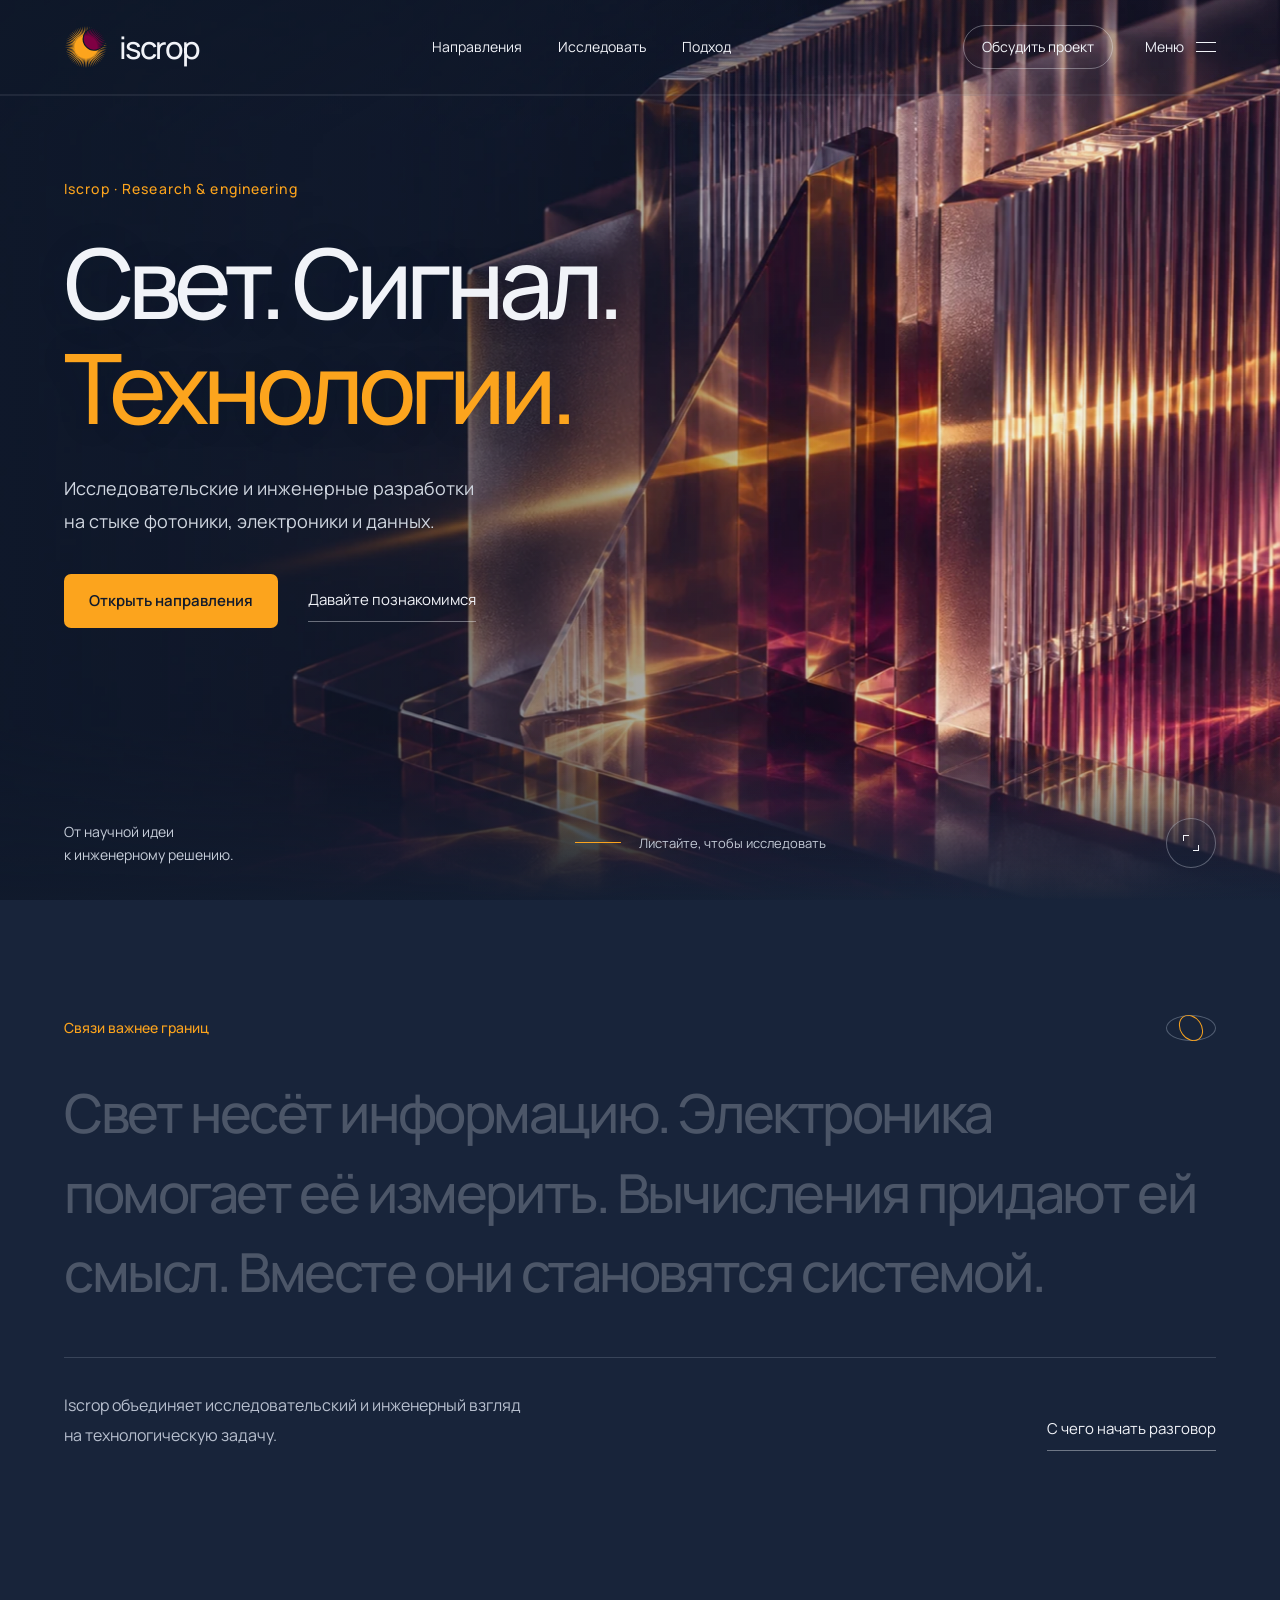
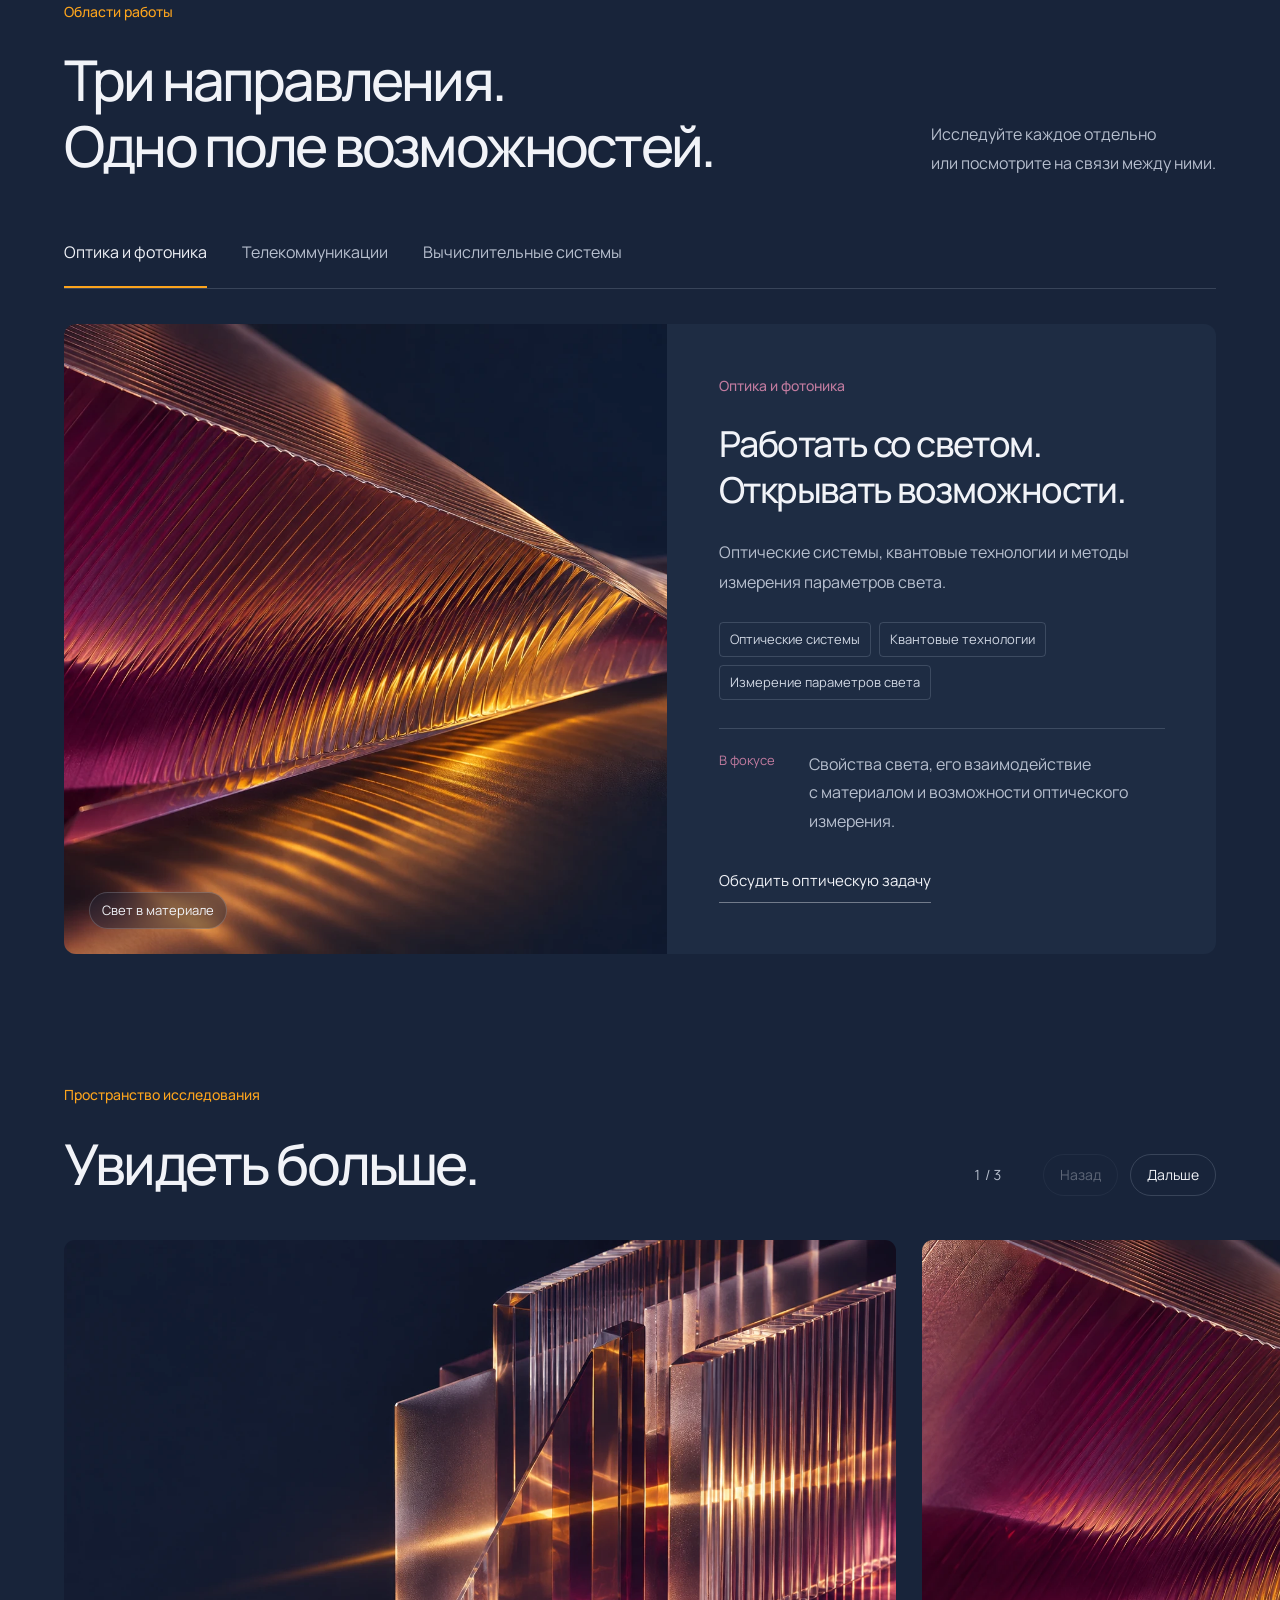
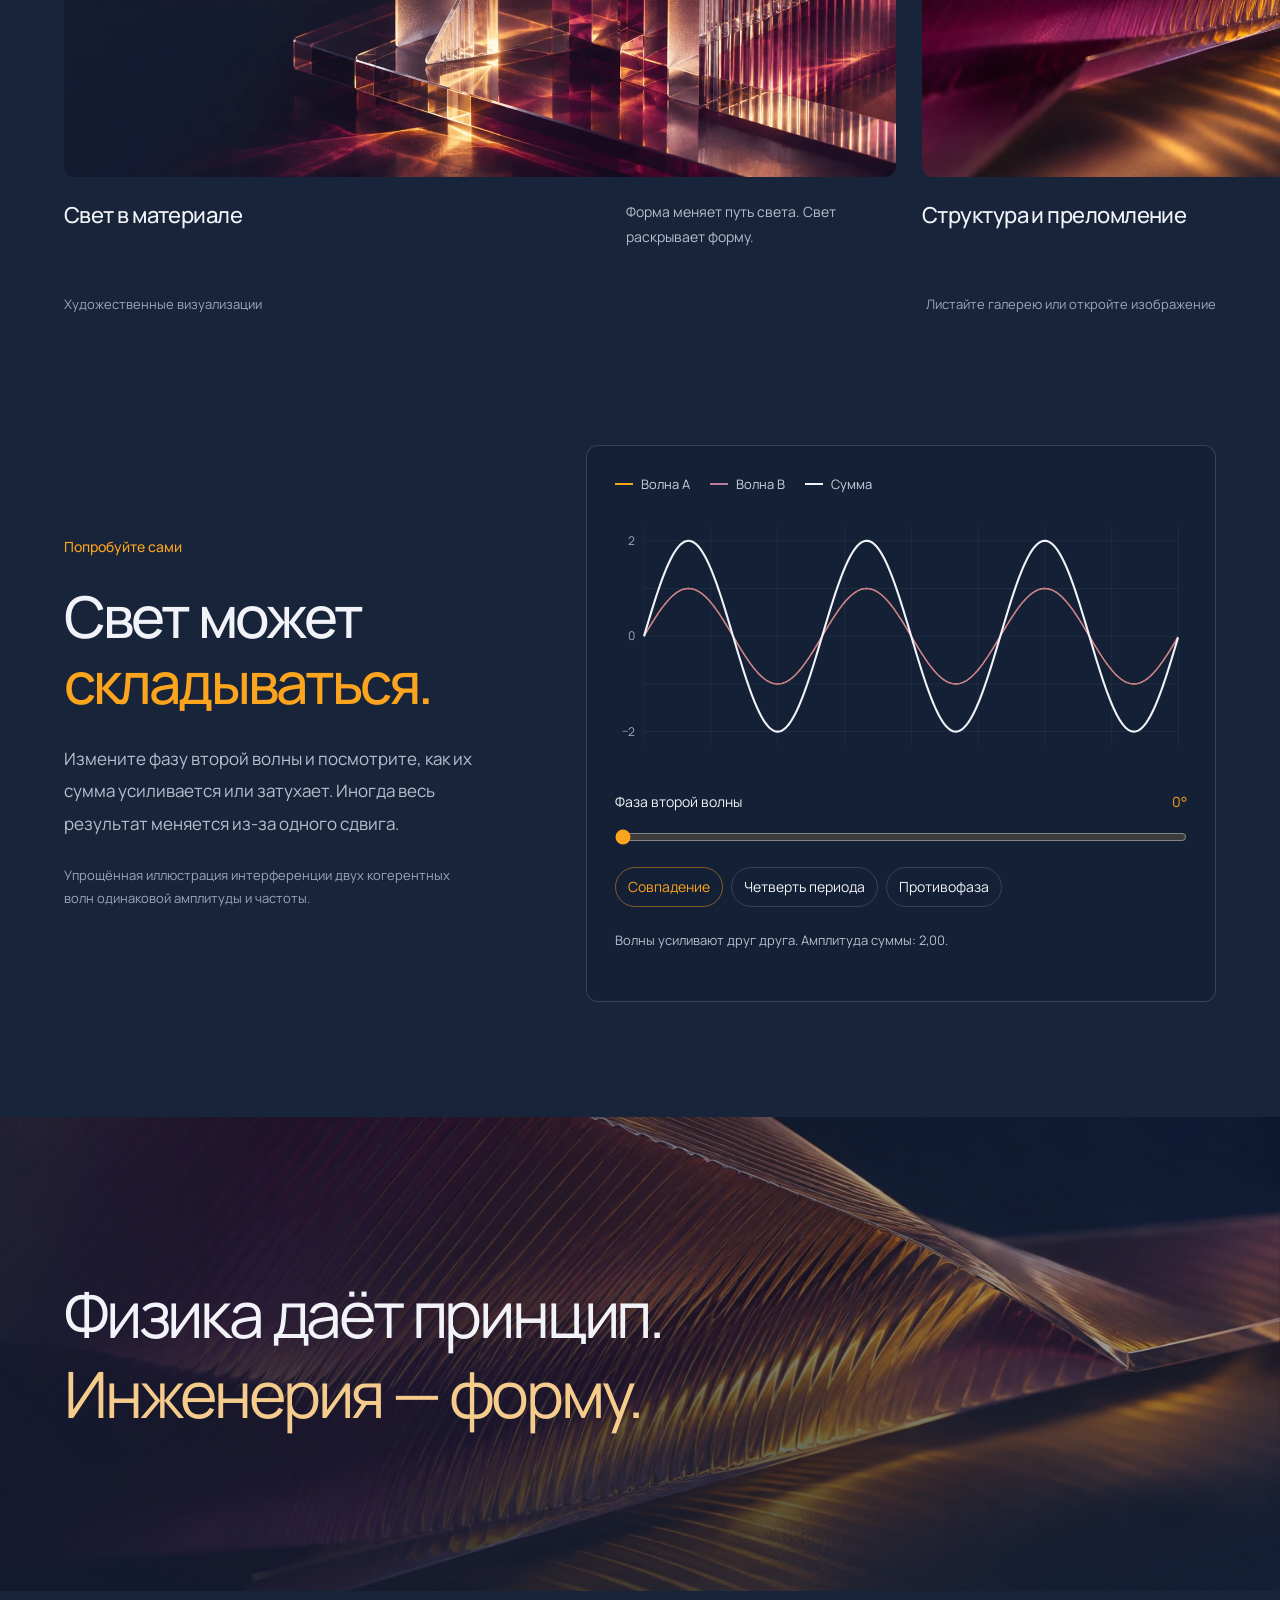
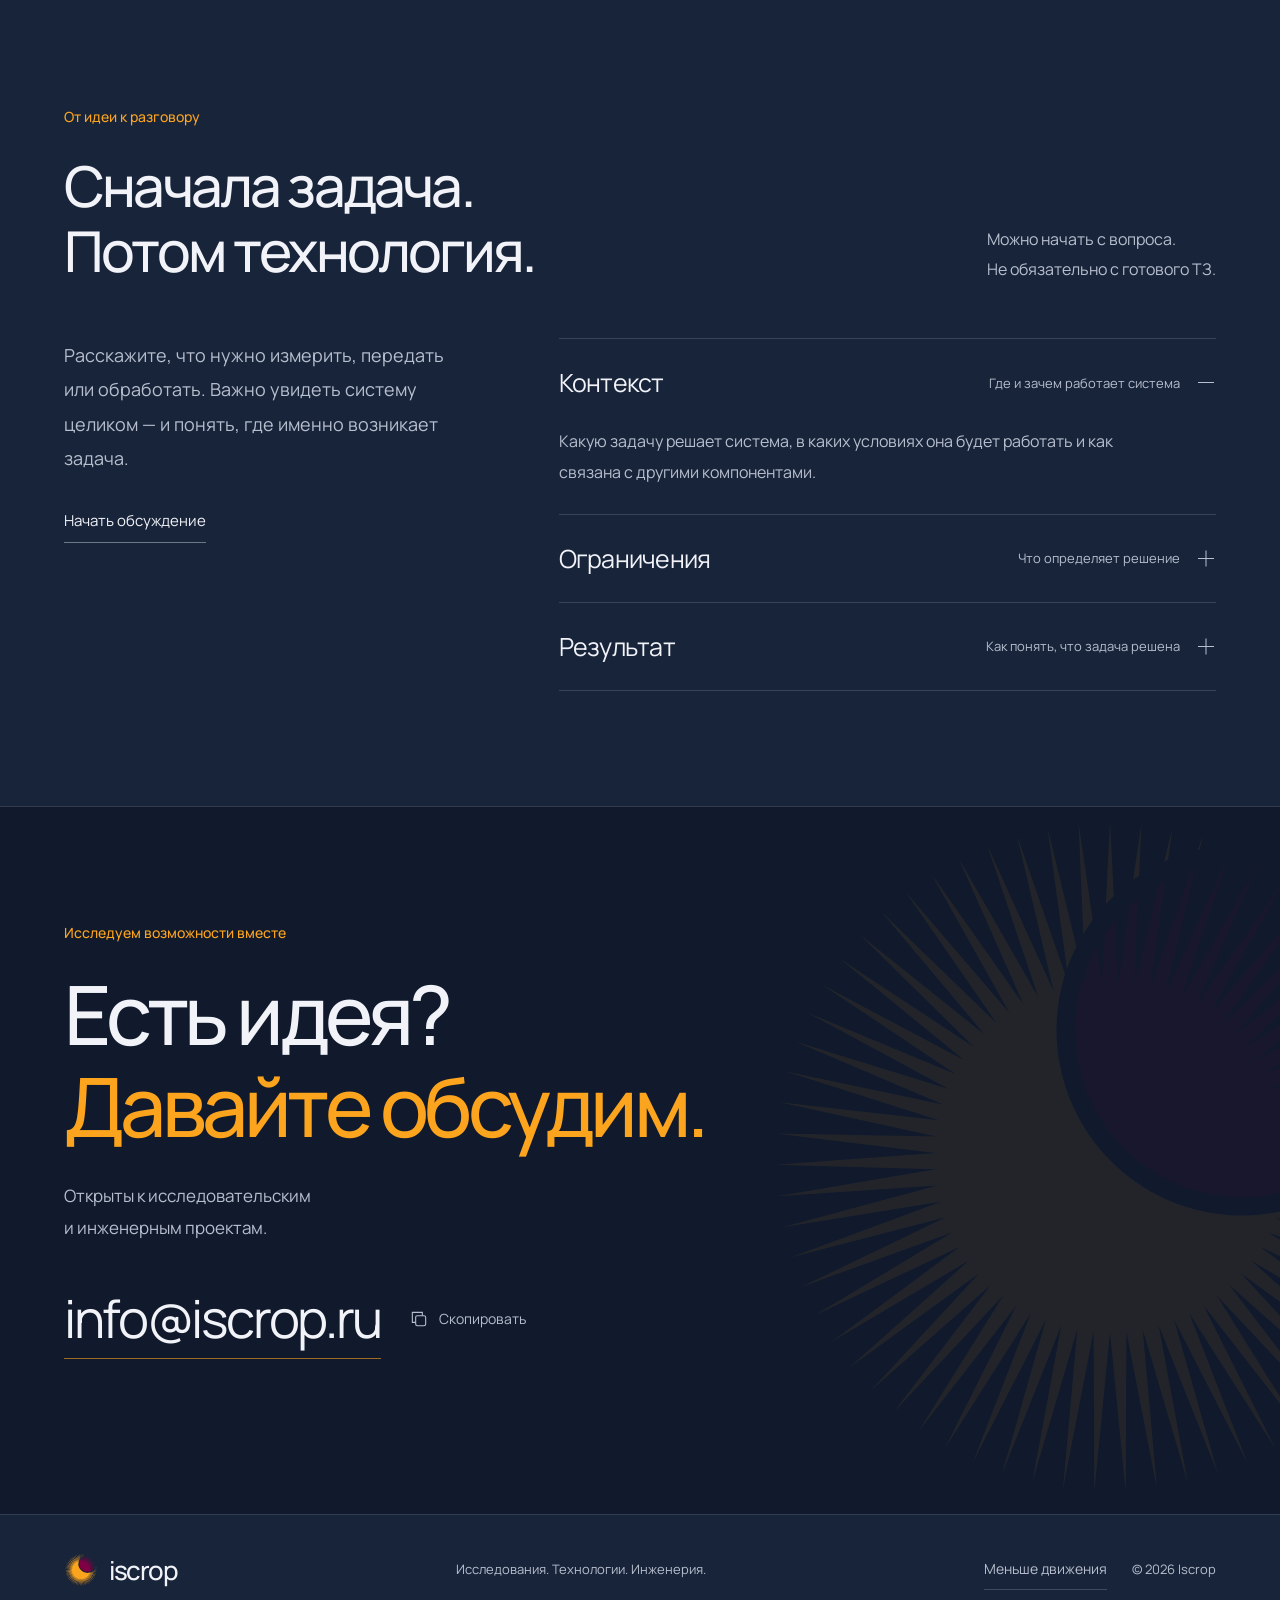
==== commit b668f1d2: "Add immersive optical imagery and interactive Iscrop experiences Introduce original generated optica" ====
--- a/index.html
+++ b/index.html
@@ -3,64 +3,53 @@
 <head>
   <meta charset="UTF-8">
   <meta name="viewport" content="width=device-width, initial-scale=1">
-  <meta name="theme-color" content="#FFA324">
+  <meta name="theme-color" content="#18243A">
   <meta name="description" content="Iscrop — исследовательские и инженерные разработки на стыке фотоники, электроники, вычислительных систем и телекоммуникаций.">
-  <meta property="og:type" content="website">
-  <meta property="og:locale" content="ru_RU">
-  <meta property="og:title" content="Iscrop — от научной идеи к инженерному решению">
-  <meta property="og:description" content="Свет, электроника и данные. Исследовательские и инженерные разработки на стыке технологий.">
-  <meta property="og:url" content="https://iscrop.ru/">
-  <meta property="og:image" content="https://iscrop.ru/assets/social-card.png">
+  <meta property="og:type" content="website"><meta property="og:locale" content="ru_RU">
+  <meta property="og:title" content="Iscrop — свет, сигнал, технологии">
+  <meta property="og:description" content="Исследуем физические принципы. Соединяем оптику, электронику и данные.">
+  <meta property="og:url" content="https://iscrop.ru/"><meta property="og:image" content="https://iscrop.ru/assets/social-card.png">
   <link rel="canonical" href="https://iscrop.ru/">
   <link rel="icon" href="assets/iscrop-symbol.svg" type="image/svg+xml">
   <link rel="preload" href="assets/fonts/manrope-variable.ttf" as="font" type="font/ttf" crossorigin>
-  <link rel="stylesheet" href="style.css">
-  <title>Iscrop — от научной идеи к инженерному решению</title>
+  <link rel="preload" href="assets/hero-optical-v2.webp" as="image">
+  <link rel="stylesheet" href="style.css?v=20261119b">
+  <title>Iscrop — свет, сигнал, технологии</title>
+  <noscript><style>.direction-panel[hidden]{display:grid!important;margin-top:24px}.reveal{opacity:1!important;transform:none!important}.manifesto-word{opacity:1!important}</style></noscript>
 </head>
 <body>
   <a class="skip-link" href="#main">Перейти к содержанию</a>
-  <header class="site-header">
-    <div class="header-inner wrap">
-      <a class="brand" href="#top" aria-label="Iscrop — на главную"><img src="assets/iscrop-symbol.svg" width="44" height="44" alt=""><span>iscrop</span></a>
-      <nav class="desktop-nav" aria-label="Основная навигация"><a href="#directions">Направления</a><a href="#approach">Подход</a><a href="#contact">Контакты</a></nav>
-      <a class="header-contact" href="mailto:info@iscrop.ru">Обсудить проект</a>
-      <details class="mobile-menu"><summary>Меню<span class="menu-mark" aria-hidden="true"></span></summary><nav aria-label="Мобильная навигация"><a href="#directions">Направления</a><a href="#approach">Подход</a><a href="#contact">Контакты</a></nav></details>
-    </div>
-  </header>
+  <header class="site-header"><div class="header-inner wrap">
+    <a class="brand" href="#top" aria-label="Iscrop — на главную"><img src="assets/iscrop-symbol.svg" width="44" height="44" alt=""><span>iscrop</span></a>
+    <nav class="desktop-nav" aria-label="Основная навигация"><a href="#directions">Направления</a><a href="#explore">Исследовать</a><a href="#approach">Подход</a></nav>
+    <div class="header-actions"><a class="header-contact" href="#contact">Обсудить проект</a><button class="menu-button" type="button" aria-haspopup="dialog" aria-controls="site-menu"><span>Меню</span><span class="menu-mark" aria-hidden="true"></span></button></div>
+  </div><div class="reading-progress" aria-hidden="true"><span></span></div></header>
   <main id="main">
-    <section id="top" class="hero wrap" aria-labelledby="hero-title">
-      <div class="hero-copy">
-        <p class="eyebrow">Исследования и инженерные разработки</p>
-        <h1 id="hero-title">Научная идея.<br>Инженерное<br><span>решение.</span></h1>
-        <p class="lead">Работаем на стыке фотоники, электроники, вычислительных систем и&nbsp;телекоммуникаций.</p>
-        <div class="hero-actions"><a class="button primary" href="#directions">Наши направления</a><a class="text-link" href="#contact">Обсудить задачу</a></div>
-      </div>
-      <figure class="hero-art">
-        <img src="assets/hero-field.svg" alt="" width="640" height="610" fetchpriority="high">
-        <figcaption><span>Свет. Сигнал. Система.</span><span class="art-caption-note">На стыке дисциплин</span></figcaption>
-      </figure>
-      <div class="hero-bottom"><p>От физических принципов<br>к работающим технологиям.</p><div class="discipline-links"><a href="#photonics">Фотоника</a><a href="#telecom">Телекоммуникации</a><a href="#computing">Вычисления</a></div></div>
+    <section id="top" class="hero" aria-labelledby="hero-title">
+      <div class="hero-image" data-parallax><img src="assets/hero-optical-v2.webp" width="1672" height="941" alt="Художественная композиция: тёплый свет проходит сквозь оптическое стекло со сливовыми отражениями" fetchpriority="high"></div>
+      <div class="hero-shade" aria-hidden="true"></div>
+      <div class="hero-content wrap"><p class="eyebrow hero-eyebrow">Iscrop · Research &amp; engineering</p><h1 id="hero-title"><span class="hero-line">Свет. Сигнал.</span><span class="hero-line accent">Технологии.</span></h1><p class="lead">Исследовательские и инженерные разработки<br class="desktop-break"> на стыке фотоники, электроники и&nbsp;данных.</p><div class="hero-actions"><a class="button primary magnetic" href="#directions">Открыть направления</a><a class="text-link" href="#contact">Давайте познакомимся</a></div></div>
+      <div class="hero-footer wrap"><p>От научной идеи<br>к инженерному решению.</p><a class="scroll-link" href="#about"><span class="scroll-line" aria-hidden="true"></span>Листайте, чтобы исследовать</a><button class="hero-expand" type="button" data-zoom="0" aria-label="Открыть изображение шапки"><span class="expand-icon" aria-hidden="true"></span></button></div>
     </section>
-    <section id="directions" class="directions section wrap" aria-labelledby="directions-title">
-      <div class="section-intro"><div><p class="eyebrow">Области работы</p><h2 id="directions-title">Технологии<br>в&nbsp;диалоге.</h2></div><p class="intro-copy">Свет несёт информацию. Электроника помогает её измерить. Вычислительные системы — обработать, а&nbsp;телекоммуникации — передать дальше.</p></div>
-      <article class="direction-feature" id="photonics" aria-labelledby="photonics-title">
-        <div class="feature-visual optical-visual"><img src="assets/photonics.svg" alt="" width="680" height="440" loading="lazy"><span class="visual-label">Свет как инструмент</span></div>
-        <div class="feature-copy"><p class="eyebrow muted-eyebrow">Оптика и фотоника</p><h3 id="photonics-title">Исследовать свет.<br>Увидеть возможности.</h3><p>Оптические системы, квантовые технологии и&nbsp;методы измерения параметров света.</p><ul class="topic-list"><li>Оптические системы</li><li>Квантовые технологии</li><li>Измерение параметров света</li></ul><a class="text-link" href="mailto:info@iscrop.ru?subject=Iscrop%20%E2%80%94%20%D0%BE%D0%BF%D1%82%D0%B8%D0%BA%D0%B0%20%D0%B8%20%D1%84%D0%BE%D1%82%D0%BE%D0%BD%D0%B8%D0%BA%D0%B0">Обсудить направление</a></div>
-      </article>
-      <div class="direction-pair">
-        <article id="telecom" class="direction-card telecom-card" aria-labelledby="telecom-title"><div class="card-visual"><img src="assets/telecom.svg" alt="" width="640" height="330" loading="lazy"></div><div class="card-copy"><p class="eyebrow muted-eyebrow">Телекоммуникации</p><h3 id="telecom-title">Соединять.<br>Передавать дальше.</h3><p>Волоконно-оптические сети, передача данных и&nbsp;коммуникационное оборудование.</p><ul class="topic-list"><li>Волоконно-оптические сети</li><li>Передача данных</li><li>Оборудование связи</li></ul></div></article>
-        <article id="computing" class="direction-card computing-card" aria-labelledby="computing-title"><div class="card-visual"><img src="assets/computing.svg" alt="" width="640" height="330" loading="lazy"></div><div class="card-copy"><p class="eyebrow muted-eyebrow">Вычислительные системы</p><h3 id="computing-title">Понимать сигнал.<br>Находить решение.</h3><p>Аппаратно-программные платформы, цифровая обработка сигналов и&nbsp;встроенная электроника.</p><ul class="topic-list"><li>Обработка сигналов</li><li>Встроенная электроника</li><li>Аппаратно-программные платформы</li></ul></div></article>
-      </div>
+    <section id="about" class="manifesto section wrap" aria-labelledby="about-title"><div class="manifesto-label"><p class="eyebrow">Связи важнее границ</p><span class="orbit-glyph" aria-hidden="true"></span></div><h2 id="about-title" class="manifesto-text" data-word-reveal>Свет несёт информацию. Электроника помогает её измерить. Вычисления придают ей смысл. Вместе они становятся системой.</h2><div class="manifesto-bottom"><p>Iscrop объединяет исследовательский и&nbsp;инженерный взгляд на&nbsp;технологическую задачу.</p><a class="text-link" href="#approach">С чего начать разговор</a></div></section>
+    <section id="directions" class="directions section wrap" aria-labelledby="directions-title"><div class="section-heading reveal"><div><p class="eyebrow">Области работы</p><h2 id="directions-title">Три направления.<br>Одно поле возможностей.</h2></div><p class="heading-note">Исследуйте каждое отдельно<br>или&nbsp;посмотрите на&nbsp;связи между ними.</p></div>
+      <div class="direction-tabs" role="tablist" aria-label="Направления разработки"><button id="tab-photonics" role="tab" aria-selected="true" aria-controls="panel-photonics" type="button">Оптика и фотоника</button><button id="tab-telecom" role="tab" aria-selected="false" aria-controls="panel-telecom" tabindex="-1" type="button">Телекоммуникации</button><button id="tab-computing" role="tab" aria-selected="false" aria-controls="panel-computing" tabindex="-1" type="button">Вычислительные системы</button></div>
+      <article id="panel-photonics" class="direction-panel" role="tabpanel" aria-labelledby="tab-photonics"><button class="panel-image image-zoom" data-zoom="1" type="button" aria-label="Открыть оптический этюд"><img src="assets/optical-study-v2.webp" width="1536" height="1024" alt="Художественный этюд преломления света в ребристом стекле" loading="lazy"><span class="image-chip">Свет в материале</span><span class="image-open" aria-hidden="true">Открыть</span></button><div class="panel-copy"><p class="eyebrow">Оптика и фотоника</p><h3>Работать со светом.<br>Открывать возможности.</h3><p>Оптические системы, квантовые технологии и&nbsp;методы измерения параметров света.</p><ul class="topic-list"><li>Оптические системы</li><li>Квантовые технологии</li><li>Измерение параметров света</li></ul><div class="panel-detail"><span>В фокусе</span><p>Свойства света, его взаимодействие с&nbsp;материалом и&nbsp;возможности оптического измерения.</p></div><a class="text-link" href="#contact">Обсудить оптическую задачу</a></div></article>
+      <article id="panel-telecom" class="direction-panel" role="tabpanel" aria-labelledby="tab-telecom" hidden><button class="panel-image image-zoom signal-visual" data-zoom="2" type="button" aria-label="Открыть визуальный этюд сигнала"><img src="assets/signal-study-v2.svg" width="1200" height="900" alt="Пересекающиеся золотые и сливовые волновые поля" loading="lazy"><span class="image-chip">Связь через расстояние</span><span class="image-open" aria-hidden="true">Открыть</span></button><div class="panel-copy"><p class="eyebrow">Телекоммуникации</p><h3>Соединять элементы.<br>Передавать дальше.</h3><p>Волоконно-оптические сети, передача данных и&nbsp;коммуникационное оборудование.</p><ul class="topic-list"><li>Волоконно-оптические сети</li><li>Передача данных</li><li>Оборудование связи</li></ul><div class="panel-detail"><span>В фокусе</span><p>Путь сигнала между частями системы: от&nbsp;физического канала до&nbsp;передаваемой информации.</p></div><a class="text-link" href="#contact">Обсудить задачу связи</a></div></article>
+      <article id="panel-computing" class="direction-panel" role="tabpanel" aria-labelledby="tab-computing" hidden><div class="panel-image computing-visual"><img src="assets/computing.svg" width="640" height="330" alt="Схематичная многоуровневая вычислительная платформа" loading="lazy"><span class="image-chip">Форма для информации</span></div><div class="panel-copy"><p class="eyebrow">Вычислительные системы</p><h3>Понимать сигнал.<br>Находить решение.</h3><p>Аппаратно-программные платформы, цифровая обработка сигналов и&nbsp;встроенная электроника.</p><ul class="topic-list"><li>Цифровая обработка сигналов</li><li>Встроенная электроника</li><li>Аппаратно-программные платформы</li></ul><div class="panel-detail"><span>В фокусе</span><p>Связь аппаратной части и&nbsp;программной обработки в&nbsp;составе целостной системы.</p></div><a class="text-link" href="#contact">Обсудить вычислительную задачу</a></div></article>
     </section>
-    <section class="intersection-band" aria-label="Связь направлений"><div class="wrap intersection-inner"><p>Физика даёт принцип.<br><span>Инженерия — форму.</span></p><svg viewBox="0 0 460 210" aria-hidden="true"><circle cx="150" cy="105" r="83"/><circle cx="230" cy="105" r="83"/><circle cx="310" cy="105" r="83"/><path class="intersection-line" d="M10 105H450"/></svg></div></section>
-    <section id="approach" class="approach section wrap" aria-labelledby="approach-title">
-      <div class="section-intro"><div><p class="eyebrow">Отправная точка</p><h2 id="approach-title">Сначала задача.<br>Потом технология.</h2></div><p class="intro-copy">Расскажите, что нужно измерить, передать или&nbsp;обработать. Начать разговор можно с&nbsp;идеи, вопроса или&nbsp;краткого описания системы.</p></div>
-      <div class="brief-grid"><article><span class="brief-symbol context-symbol" aria-hidden="true"></span><h3>Контекст</h3><p>Какую задачу решает система и&nbsp;в&nbsp;каких условиях она будет работать.</p></article><article><span class="brief-symbol limits-symbol" aria-hidden="true"></span><h3>Ограничения</h3><p>Какие параметры, требования и&nbsp;совместимость с&nbsp;другими компонентами важны.</p></article><article><span class="brief-symbol result-symbol" aria-hidden="true"></span><h3>Результат</h3><p>Что должно получиться и&nbsp;как будет понятно, что&nbsp;задача решена.</p></article></div>
-      <div class="questions"><p class="questions-label">Перед первым письмом</p><div class="question-list"><details><summary>Что стоит приложить к описанию задачи?<span class="expand-mark" aria-hidden="true"></span></summary><div class="answer"><p>Если они уже есть — схему системы, требования, результаты измерений или&nbsp;описание текущего решения. Для начала разговора достаточно и&nbsp;короткого письма с&nbsp;контекстом и&nbsp;вопросом.</p></div></details><details><summary>Если задача затрагивает несколько направлений?<span class="expand-mark" aria-hidden="true"></span></summary><div class="answer"><p>Опишите систему целиком: как связаны оптическая часть, электроника, обработка и&nbsp;передача данных. Это поможет обсудить задачу с&nbsp;учётом связей между её&nbsp;частями.</p></div></details></div></div>
+    <section id="explore" class="visual-studies section" aria-labelledby="studies-title"><div class="section-heading wrap reveal"><div><p class="eyebrow">Пространство исследования</p><h2 id="studies-title">Увидеть больше.</h2></div><div class="gallery-controls"><span id="gallery-count" class="gallery-count" aria-live="polite">1 / 3</span><button id="gallery-prev" class="small-button" type="button" aria-label="Предыдущий этюд" disabled>Назад</button><button id="gallery-next" class="small-button" type="button" aria-label="Следующий этюд">Дальше</button></div></div>
+      <div class="gallery-track" tabindex="0" role="region" aria-label="Галерея художественных визуализаций. Можно листать и открывать изображения."><figure class="gallery-slide"><button class="image-zoom gallery-image" data-zoom="0" type="button" aria-label="Открыть этюд Свет в материале"><img src="assets/hero-optical-v2.webp" width="1672" height="941" alt="Архитектура оптического стекла и проходящий тёплый луч" loading="lazy"><span class="image-open" aria-hidden="true">Открыть</span></button><figcaption><h3>Свет в материале</h3><p>Форма меняет путь света. Свет раскрывает форму.</p></figcaption></figure><figure class="gallery-slide"><button class="image-zoom gallery-image" data-zoom="1" type="button" aria-label="Открыть этюд Структура и преломление"><img src="assets/optical-study-v2.webp" width="1536" height="1024" alt="Макроэтюд складчатого стекла с золотыми каустиками" loading="lazy"><span class="image-open" aria-hidden="true">Открыть</span></button><figcaption><h3>Структура и преломление</h3><p>Знакомая физика в неожиданном масштабе.</p></figcaption></figure><figure class="gallery-slide"><button class="image-zoom gallery-image signal-visual" data-zoom="2" type="button" aria-label="Открыть этюд Геометрия сигнала"><img src="assets/signal-study-v2.svg" width="1200" height="900" alt="Абстрактная композиция из пересекающихся волновых полей" loading="lazy"><span class="image-open" aria-hidden="true">Открыть</span></button><figcaption><h3>Геометрия сигнала</h3><p>Ритм, наложение и связь между частями целого.</p></figcaption></figure></div><div class="gallery-footnote wrap"><span>Художественные визуализации</span><span class="desktop-only">Листайте галерею или откройте изображение</span></div>
     </section>
-    <section id="contact" class="contact section" aria-labelledby="contact-title"><div class="contact-orbit" aria-hidden="true"></div><div class="wrap contact-inner"><p class="eyebrow">На связи</p><h2 id="contact-title">Давайте обсудим<br>вашу задачу.</h2><p>Открыты к обсуждению исследовательских<br class="desktop-break"> и инженерных проектов.</p><a class="contact-email" href="mailto:info@iscrop.ru">info@iscrop.ru</a><span class="contact-note">Начнём с письма.</span></div></section>
+    <section class="wave-lab section wrap" aria-labelledby="wave-title"><div class="wave-copy reveal"><p class="eyebrow">Попробуйте сами</p><h2 id="wave-title">Свет может<br><span>складываться.</span></h2><p>Измените фазу второй волны и&nbsp;посмотрите, как их сумма усиливается или&nbsp;затухает. Иногда весь результат меняется из-за одного сдвига.</p><p class="lab-note">Упрощённая иллюстрация интерференции двух когерентных волн одинаковой амплитуды и&nbsp;частоты.</p></div><div class="wave-experiment"><div class="wave-legend"><span><i class="legend-a"></i>Волна A</span><span><i class="legend-b"></i>Волна B</span><span><i class="legend-sum"></i>Сумма</span></div><canvas id="wave-canvas" width="900" height="450" role="img" aria-label="Две волны и их сумма. Для изменения используйте регулятор фазы ниже."></canvas><div class="phase-label"><label for="phase-control">Фаза второй волны</label><output id="phase-value" for="phase-control">0°</output></div><input id="phase-control" type="range" min="0" max="360" step="1" value="0" aria-describedby="wave-state"><div class="phase-presets"><button class="small-button" type="button" data-phase="0">Совпадение</button><button class="small-button" type="button" data-phase="90">Четверть периода</button><button class="small-button" type="button" data-phase="180">Противофаза</button></div><p id="wave-state" class="wave-state" aria-live="polite">Волны усиливают друг друга. Амплитуда суммы: 2,00.</p></div></section>
+    <section class="lens-banner" aria-label="Свет, материя и информация"><img src="assets/optical-study-v2.webp" width="1536" height="1024" alt="" loading="lazy" data-scroll-image><div class="lens-banner-shade" aria-hidden="true"></div><p class="wrap reveal">Физика даёт принцип.<br><span>Инженерия — форму.</span></p></section>
+    <section id="approach" class="approach section wrap" aria-labelledby="approach-title"><div class="section-heading reveal"><div><p class="eyebrow">От идеи к разговору</p><h2 id="approach-title">Сначала задача.<br>Потом технология.</h2></div><p class="heading-note">Можно начать с вопроса.<br>Не обязательно с готового ТЗ.</p></div><div class="approach-layout"><div class="approach-intro"><p>Расскажите, что нужно измерить, передать или&nbsp;обработать. Важно увидеть систему целиком — и&nbsp;понять, где именно возникает задача.</p><a class="text-link" href="#contact">Начать обсуждение</a></div><div class="approach-rows"><details open><summary><span>Контекст</span><span class="summary-note">Где и зачем работает система</span><span class="expand-mark" aria-hidden="true"></span></summary><p>Какую задачу решает система, в&nbsp;каких условиях она будет работать и&nbsp;как связана с&nbsp;другими компонентами.</p></details><details><summary><span>Ограничения</span><span class="summary-note">Что определяет решение</span><span class="expand-mark" aria-hidden="true"></span></summary><p>Ключевые параметры, условия работы, совместимость и&nbsp;требования к&nbsp;обработке или&nbsp;передаче данных. Если есть схема или&nbsp;измерения, их можно приложить к&nbsp;письму.</p></details><details><summary><span>Результат</span><span class="summary-note">Как понять, что задача решена</span><span class="expand-mark" aria-hidden="true"></span></summary><p>Какой результат вы ожидаете и&nbsp;по&nbsp;каким признакам его можно оценить. Для первого разговора достаточно краткого описания.</p></details></div></div></section>
+    <section id="contact" class="contact section"><div class="contact-art" aria-hidden="true"><img src="assets/iscrop-symbol.svg" width="700" height="700" alt="" loading="lazy"></div><div class="contact-inner wrap"><p class="eyebrow">Исследуем возможности вместе</p><h2>Есть идея?<br><span>Давайте обсудим.</span></h2><p>Открыты к исследовательским<br class="desktop-break"> и инженерным проектам.</p><div class="email-row"><a class="contact-email magnetic" href="mailto:info@iscrop.ru">info@iscrop.ru</a><button id="copy-email" class="copy-email" type="button" aria-label="Скопировать адрес info@iscrop.ru"><svg viewBox="0 0 24 24" width="20" height="20" fill="none" stroke="currentColor" stroke-width="1.3" aria-hidden="true"><rect x="8" y="8" width="12" height="12" rx="2"/><path d="M16 8V4H4V16H8"/></svg><span id="copy-label">Скопировать</span></button></div><span class="copy-status" role="status" aria-live="polite"></span></div></section>
   </main>
-  <footer class="site-footer wrap"><a class="brand footer-brand" href="#top" aria-label="Iscrop — в начало страницы"><img src="assets/iscrop-symbol.svg" width="34" height="34" alt=""><span>iscrop</span></a><p>Исследования. Технологии. Инженерия.</p><p>© 2026 Iscrop</p></footer>
-  <script src="site.js" defer></script>
+  <footer class="site-footer wrap"><a class="brand" href="#top" aria-label="Iscrop — в начало страницы"><img src="assets/iscrop-symbol.svg" width="34" height="34" alt=""><span>iscrop</span></a><p>Исследования. Технологии. Инженерия.</p><div class="footer-tools"><button class="motion-toggle" type="button" aria-pressed="false">Меньше движения</button><span>© 2026 Iscrop</span></div></footer>
+  <dialog id="site-menu" class="menu-dialog" aria-labelledby="menu-title"><div class="dialog-top wrap"><span id="menu-title" class="dialog-brand">iscrop</span><button class="close-dialog" type="button" data-close>Закрыть<span class="close-mark" aria-hidden="true"></span></button></div><div class="menu-dialog-content wrap"><nav aria-label="Разделы сайта"><a href="#directions">Направления<span>Фотоника, связь, вычисления</span></a><a href="#explore">Исследовать<span>Свет и визуальные этюды</span></a><a href="#approach">Подход<span>Начинаем с задачи</span></a><a href="#contact">На связи<span>Обсудим вашу идею</span></a></nav><div class="menu-bottom"><a href="mailto:info@iscrop.ru">info@iscrop.ru</a><button class="motion-toggle" type="button" aria-pressed="false">Меньше движения</button></div></div></dialog>
+  <dialog id="image-viewer" class="image-dialog" aria-labelledby="viewer-title"><div class="viewer-toolbar"><div><h2 id="viewer-title">Свет в материале</h2><span id="viewer-count">1 / 3</span></div><button class="close-dialog" type="button" data-close>Закрыть<span class="close-mark" aria-hidden="true"></span></button></div><div class="viewer-image-wrap"><img id="viewer-image" src="assets/hero-optical-v2.webp" width="1672" height="941" alt="Художественный оптический этюд"></div><div class="viewer-footer"><button id="viewer-prev" class="small-button" type="button">Предыдущий</button><p id="viewer-description">Форма меняет путь света. Свет раскрывает форму.</p><button id="viewer-next" class="small-button" type="button">Следующий</button></div></dialog>
+  <div class="image-cursor" aria-hidden="true"><span>Открыть</span></div>
+  <script src="site.js?v=20261119b" defer></script>
 </body>
 </html>
--- a/style.css
+++ b/style.css
@@ -1,17 +1,23 @@
 @font-face{font-family:Manrope;src:url('assets/fonts/manrope-variable.ttf') format('truetype');font-weight:200 800;font-style:normal;font-display:swap}
-:root{color-scheme:dark;--bg:#18243a;--deep:#131f32;--panel:#1e2c42;--text:#f1f3f8;--muted:#b5bdcc;--gold:#fca41d;--plum:#7f0043;--mauve:#b77b9d;--line:rgba(212,221,237,.17);--content:1280px;--gutter:clamp(22px,5vw,76px)}
-*{box-sizing:border-box}html{scroll-behavior:smooth;scroll-padding-top:100px}body{margin:0;background:var(--bg);color:var(--text);font-family:Manrope,system-ui,-apple-system,'Segoe UI',sans-serif;font-size:16px;-webkit-font-smoothing:antialiased}a{color:inherit;text-decoration:none}button,summary{font:inherit}img,svg{max-width:100%}img{display:block;height:auto}h1,h2,h3,p,figure{margin:0}h1,h2,h3{font-weight:500}p{line-height:1.75}::selection{background:var(--gold);color:var(--deep)}a:focus-visible,summary:focus-visible{outline:2px solid var(--gold);outline-offset:6px}a,summary{-webkit-tap-highlight-color:transparent}.wrap{width:min(calc(100% - var(--gutter)*2),var(--content));margin-inline:auto}.section{padding-block:clamp(76px,9vw,132px)}.skip-link{position:fixed;top:12px;left:16px;z-index:100;background:var(--gold);color:var(--deep);padding:12px 18px;transform:translateY(-160%)}.skip-link:focus{transform:none}
-.site-header{position:relative;z-index:20;border-bottom:1px solid var(--line)}.header-inner{min-height:98px;display:flex;align-items:center;justify-content:space-between;gap:28px}.brand{display:inline-flex;align-items:center;gap:11px;flex-shrink:0}.brand img{width:44px;height:44px}.brand span{font-size:31px;line-height:1;font-weight:500;letter-spacing:-.055em}.desktop-nav{display:flex;gap:clamp(22px,3vw,42px);color:var(--muted);font-size:14px}.desktop-nav a{padding-block:12px}.desktop-nav a:hover,.desktop-nav a[aria-current=true]{color:var(--text)}.header-contact{font-size:14px;border-bottom:1px solid var(--gold);padding-block:9px}.header-contact:hover{color:var(--gold)}.mobile-menu{display:none}
-.hero{position:relative;padding-top:clamp(62px,7vw,104px);display:grid;grid-template-columns:minmax(0,1.2fr) minmax(0,1fr);column-gap:20px;align-items:center}.hero-copy{position:relative;z-index:1}.eyebrow{font-size:14px;line-height:1.5;font-weight:500;color:var(--gold);margin-bottom:24px}.hero h1{font-size:clamp(48px,6.6vw,98px);line-height:1.085;letter-spacing:-.058em;max-width:780px}.hero h1 span{color:var(--gold)}.lead{max-width:485px;font-size:18px;line-height:1.8;color:var(--muted);margin-top:28px}.hero-actions{display:flex;align-items:center;flex-wrap:wrap;gap:28px;margin-top:36px}.button{display:inline-flex;align-items:center;justify-content:center;min-height:52px;padding:14px 25px;border:1px solid transparent;border-radius:7px;font-size:15px;font-weight:600}.primary{background:var(--gold);color:#18243a}.primary:hover{background:#ffb83f}.text-link{display:inline-block;font-size:15px;line-height:1.65;padding-block:8px;border-bottom:1px solid rgba(241,243,248,.4)}.text-link:hover{color:var(--gold);border-color:var(--gold)}.hero-art{min-width:0;margin-top:-12px}.hero-art>img{width:100%;height:auto;overflow:visible}.hero-art figcaption{display:flex;justify-content:space-between;gap:20px;font-size:14px;line-height:1.6;color:var(--muted);margin-top:4px;padding-inline:12px}.art-caption-note{color:#8f9aaf}.hero-bottom{grid-column:1/-1;display:flex;align-items:center;justify-content:space-between;gap:30px;border-top:1px solid var(--line);padding-top:27px;margin-top:72px}.hero-bottom p{font-size:14px;line-height:1.65;color:var(--muted)}.discipline-links{display:flex;flex-wrap:wrap;gap:24px 36px;font-size:14px}.discipline-links a:hover{color:var(--gold)}
-.section-intro{display:grid;grid-template-columns:1.1fr 1fr;gap:80px;align-items:end;margin-bottom:55px}.section-intro h2{font-size:clamp(38px,4.7vw,65px);line-height:1.14;letter-spacing:-.048em}.intro-copy{max-width:470px;font-size:18px;line-height:1.85;color:var(--muted);padding-bottom:5px}.direction-feature{display:grid;grid-template-columns:1.12fr 1fr;background:var(--panel);border:1px solid var(--line);border-radius:13px;overflow:hidden;scroll-margin-top:34px}.feature-visual{position:relative;min-width:0;min-height:450px;display:flex;align-items:center;justify-content:center;background:#162238;overflow:hidden}.feature-visual img{width:100%}.visual-label{position:absolute;bottom:27px;left:30px;font-size:14px;color:var(--muted)}.feature-copy{padding:clamp(32px,4vw,58px)}.muted-eyebrow{color:var(--mauve);margin-bottom:21px}.feature-copy h3,.card-copy h3{font-size:clamp(27px,3vw,39px);line-height:1.28;letter-spacing:-.035em}.feature-copy>p:not(.eyebrow),.card-copy>p:not(.eyebrow){color:var(--muted);font-size:16px;line-height:1.85;margin-top:23px;max-width:440px}.topic-list{list-style:none;margin:25px 0 20px;padding:0;display:flex;flex-wrap:wrap;gap:8px}.topic-list li{font-size:13px;color:#d1d6e0;line-height:1.6;border:1px solid rgba(212,221,237,.19);border-radius:4px;padding:6px 10px}.feature-copy .text-link{margin-top:6px}.direction-pair{display:grid;grid-template-columns:1fr 1fr;gap:24px;margin-top:24px}.direction-card{min-width:0;border:1px solid var(--line);border-radius:13px;overflow:hidden;scroll-margin-top:34px}.telecom-card{background:#252539}.computing-card{background:#1a2a3c}.card-visual{height:280px;display:flex;align-items:center;justify-content:center;overflow:hidden}.card-visual img{width:100%;height:100%;object-fit:contain}.card-copy{padding:9px 42px 35px}.card-copy .topic-list{margin-bottom:0}.card-copy h3{max-width:480px}.card-copy>p:not(.eyebrow){min-height:88px}
-.intersection-band{border-top:1px solid var(--line);border-bottom:1px solid var(--line);background:var(--deep);overflow:hidden}.intersection-inner{display:grid;grid-template-columns:1.15fr 1fr;align-items:center;gap:40px;padding-block:50px}.intersection-inner p{font-size:clamp(25px,3.3vw,44px);line-height:1.45;letter-spacing:-.035em}.intersection-inner p span{color:var(--muted)}.intersection-inner svg{width:100%;max-width:440px;justify-self:end;fill:none;stroke:var(--mauve);stroke-width:1;opacity:.8}.intersection-inner svg circle:nth-child(2){stroke:var(--gold)}.intersection-line{stroke:#8290a8;opacity:.45}
-.approach{padding-bottom:100px}.brief-grid{display:grid;grid-template-columns:repeat(3,minmax(0,1fr));gap:50px;padding-top:20px}.brief-grid article{border-top:1px solid var(--line);padding-top:30px}.brief-grid h3{font-size:24px;letter-spacing:-.03em;margin:23px 0 14px}.brief-grid p{font-size:16px;line-height:1.85;color:var(--muted);max-width:330px}.brief-symbol{display:block;position:relative;width:38px;height:36px}.context-symbol:before,.context-symbol:after{content:'';position:absolute;width:26px;height:26px;border:1px solid var(--gold);border-radius:50%;top:4px;left:0}.context-symbol:after{left:12px;border-color:var(--mauve)}.limits-symbol:before,.limits-symbol:after{content:'';position:absolute;top:3px;bottom:3px;width:8px;border-block:1px solid var(--gold)}.limits-symbol:before{left:3px;border-left:1px solid var(--gold)}.limits-symbol:after{right:3px;border-right:1px solid var(--gold)}.result-symbol:before{content:'';position:absolute;width:26px;height:26px;left:5px;top:4px;border:1px solid var(--gold);border-radius:50%}.result-symbol:after{content:'';position:absolute;width:6px;height:6px;left:15px;top:14px;background:var(--mauve);border-radius:50%}.questions{display:grid;grid-template-columns:1fr 2fr;gap:70px;border-top:1px solid var(--line);margin-top:75px;padding-top:32px}.questions-label{font-size:14px;color:var(--muted)}.question-list details{border-bottom:1px solid var(--line)}.question-list summary{position:relative;list-style:none;padding:0 42px 25px 0;font-size:17px;line-height:1.65;cursor:pointer}.question-list details+details summary{padding-top:25px}.question-list summary::-webkit-details-marker,.mobile-menu summary::-webkit-details-marker{display:none}.expand-mark{position:absolute;right:3px;top:7px;width:16px;height:16px}.question-list details+details .expand-mark{top:32px}.expand-mark:before,.expand-mark:after{content:'';position:absolute;left:0;top:7px;width:16px;height:1px;background:var(--muted)}.expand-mark:after{transform:rotate(90deg)}details[open] .expand-mark:after{transform:none}.answer{padding:0 42px 26px 0}.answer p{font-size:16px;line-height:1.85;color:var(--muted)}
-.contact{position:relative;overflow:hidden;background:#142036;border-top:1px solid var(--line);border-bottom:1px solid var(--line)}.contact-inner{position:relative;z-index:1}.contact h2{font-size:clamp(44px,6vw,80px);line-height:1.15;letter-spacing:-.05em;max-width:820px}.contact p:not(.eyebrow){color:var(--muted);font-size:17px;margin-top:25px}.contact-email{display:table;font-size:clamp(29px,4.5vw,58px);line-height:1.45;color:var(--gold);letter-spacing:-.04em;margin-top:34px;border-bottom:1px solid rgba(252,164,29,.45)}.contact-email:hover{border-color:var(--gold)}.contact-note{display:block;margin-top:18px;font-size:14px;color:var(--muted)}.contact-orbit{position:absolute;right:-175px;top:10%;width:610px;height:610px;border:1px solid rgba(183,123,157,.3);border-radius:50%}.contact-orbit:after{content:'';position:absolute;inset:65px;border:1px solid rgba(252,164,29,.15);border-radius:50%}.site-footer{padding-block:35px;display:flex;align-items:center;justify-content:space-between;gap:24px}.footer-brand img{width:34px;height:34px}.footer-brand span{font-size:26px}.site-footer p{font-size:13px;color:var(--muted)}
-/* Shared fallback for the existing not-found page. */
-body>main.section{width:min(calc(100% - var(--gutter)*2),var(--content));margin:auto;min-height:80vh}body>main.section h1{font-size:clamp(38px,6vw,80px);line-height:1.15;letter-spacing:-.045em}body>main.section p{margin-block:24px;color:var(--muted)}
-@media(min-width:1500px){.hero{column-gap:35px}.hero-art{margin-right:-26px}}
-@media(max-width:1080px){.hero h1{font-size:clamp(48px,6.5vw,76px)}.hero-art figcaption{flex-direction:column;gap:4px}.section-intro{gap:45px}.feature-copy{padding:32px}.feature-visual{min-height:440px}.card-copy{padding-inline:30px}.card-visual{height:245px}.brief-grid{gap:30px}.questions{gap:40px}.hero-actions{gap:20px}.art-caption-note{display:none}}
-@media(max-width:780px){.header-inner{min-height:80px}.desktop-nav{display:none}.header-contact{margin-left:auto}.mobile-menu{display:block;position:relative}.mobile-menu summary{display:flex;align-items:center;gap:12px;list-style:none;font-size:14px;min-height:44px;cursor:pointer}.menu-mark{width:18px;height:10px;border-top:1px solid currentColor;border-bottom:1px solid currentColor}.mobile-menu nav{position:absolute;right:0;top:54px;min-width:220px;padding:10px 22px;background:#202e45;border:1px solid var(--line);border-radius:7px;box-shadow:0 16px 32px #0b142233}.mobile-menu nav a{display:block;font-size:16px;padding:13px 0}.hero{grid-template-columns:1fr;padding-top:50px}.hero h1{font-size:clamp(49px,9.6vw,76px);max-width:100%}.hero .eyebrow{font-size:13px;margin-bottom:22px}.lead{max-width:510px;font-size:17px}.hero-art{width:min(100%,490px);justify-self:center;margin-top:38px}.hero-art figcaption{flex-direction:row;justify-content:center;margin-top:0}.hero-art img{width:100%}.hero-bottom{margin-top:35px;align-items:flex-start;flex-direction:column;gap:22px}.hero-bottom p br{display:none}.discipline-links{gap:18px 25px}.section-intro{grid-template-columns:1fr;gap:28px;margin-bottom:35px}.section-intro h2{font-size:clamp(38px,7vw,54px)}.intro-copy{max-width:540px;font-size:17px}.direction-feature{grid-template-columns:1fr}.feature-visual{min-height:0;height:auto;padding-block:10px 25px}.feature-visual img{max-height:340px}.visual-label{left:28px;bottom:23px}.feature-copy{padding:33px 30px}.direction-pair{gap:18px}.card-copy{padding:0 25px 28px}.card-copy h3{font-size:27px}.card-visual{height:190px}.card-copy>p:not(.eyebrow){min-height:145px}.topic-list li{font-size:12px}.intersection-inner{gap:25px;grid-template-columns:1fr .8fr;padding-block:35px}.intersection-inner p{font-size:27px}.brief-grid{gap:25px}.brief-grid h3{font-size:21px}.brief-grid p{font-size:16px}.questions{grid-template-columns:1fr;gap:24px}.site-footer{flex-wrap:wrap}.site-footer>p:first-of-type{display:none}.contact-orbit{right:-350px}}
-@media(max-width:540px){:root{--gutter:22px}.header-contact{display:none}.header-inner{min-height:76px}.brand span{font-size:29px}.brand img{width:39px;height:39px}.hero h1{font-size:clamp(43px,10.7vw,58px);letter-spacing:-.06em}.hero .eyebrow{max-width:260px}.hero-actions{gap:20px;margin-top:28px}.button{padding-inline:18px;font-size:14px;min-height:50px}.text-link{font-size:14px}.hero-art{margin-top:23px;max-width:350px}.hero-art figcaption{font-size:13px}.hero-bottom{padding-top:23px}.discipline-links{font-size:14px;gap:16px 22px}.section{padding-block:73px}.section-intro h2{font-size:39px}.direction-pair{grid-template-columns:1fr}.feature-copy{padding:29px 24px}.feature-copy h3{font-size:29px}.feature-copy>p:not(.eyebrow),.card-copy>p:not(.eyebrow){font-size:16px}.muted-eyebrow{font-size:13px}.topic-list li{font-size:12px}.card-visual{height:215px}.card-copy{padding:2px 25px 30px}.card-copy h3{font-size:30px}.card-copy>p:not(.eyebrow){min-height:0}.intersection-inner{grid-template-columns:1fr;gap:22px;padding-block:36px}.intersection-inner p{font-size:30px}.intersection-inner svg{width:80%;justify-self:center;max-height:150px}.brief-grid{grid-template-columns:1fr;gap:32px;padding-top:4px}.brief-grid article{display:grid;grid-template-columns:42px 1fr;column-gap:18px;align-items:start;padding-top:23px}.brief-grid h3{grid-column:2;margin:3px 0 10px;font-size:23px}.brief-grid .brief-symbol{grid-column:1;grid-row:1/3}.brief-grid p{grid-column:2;font-size:16px;max-width:none}.questions{margin-top:52px}.question-list summary{font-size:16px}.question-list .answer{padding-right:10px}.contact h2{font-size:43px}.contact p:not(.eyebrow){font-size:16px}.contact-email{font-size:35px}.contact-orbit{opacity:.5;right:-440px}.desktop-break{display:none}.site-footer{padding-block:28px}.footer-brand span{font-size:25px}.footer-brand img{width:32px;height:32px}}
-@media(max-width:350px){.hero h1{font-size:40px}.hero-actions{gap:16px}.button{padding-inline:15px}.contact-email{font-size:30px}.contact h2{font-size:38px}.section-intro h2{font-size:35px}}
-@media(prefers-reduced-motion:reduce){html{scroll-behavior:auto}}
+:root{color-scheme:dark;--bg:#18243a;--deep:#101a2c;--panel:#1e2c43;--text:#f1f3f8;--muted:#b7bfce;--gold:#fca41d;--plum:#7f0043;--mauve:#c17b9f;--line:rgba(215,224,240,.17);--gutter:clamp(22px,5vw,76px);--content:1320px}
+*{box-sizing:border-box}html{scroll-behavior:smooth;scroll-padding-top:110px}body{margin:0;font-family:Manrope,system-ui,-apple-system,'Segoe UI',sans-serif;font-size:16px;line-height:1.6;color:var(--text);background:var(--bg);-webkit-font-smoothing:antialiased}h1,h2,h3,p,figure{margin:0}h1,h2,h3{font-weight:500}a{color:inherit;text-decoration:none}button,input{font:inherit}button{color:inherit;cursor:pointer}button:disabled{cursor:default}button,a,input{touch-action:manipulation}button{border:0}img,svg{max-width:100%}img{display:block;height:auto}[hidden]{display:none!important}::selection{background:var(--gold);color:var(--deep)}a:focus-visible,button:focus-visible,summary:focus-visible,input:focus-visible,.gallery-track:focus-visible{outline:2px solid var(--gold);outline-offset:6px}.wrap{width:min(calc(100% - var(--gutter)*2),var(--content));margin-inline:auto}.section{padding-block:clamp(80px,9vw,132px)}.eyebrow{font-size:14px;color:var(--gold);font-weight:500;line-height:1.6;margin-bottom:24px}.skip-link{position:fixed;z-index:100;top:10px;left:14px;background:var(--gold);color:var(--deep);padding:12px 18px;transform:translateY(-180%)}.skip-link:focus{transform:none}.accent{color:var(--gold)}
+.site-header{position:fixed;top:0;left:0;width:100%;z-index:40;background:rgba(17,27,45,.12);transition:background .3s,backdrop-filter .3s}.site-header.scrolled{background:rgba(18,29,48,.93);backdrop-filter:blur(18px)}.header-inner{display:flex;align-items:center;justify-content:space-between;gap:30px;min-height:94px}.brand{display:inline-flex;align-items:center;gap:11px;flex-shrink:0}.brand img{width:44px;height:44px}.brand span{font-size:31px;font-weight:500;letter-spacing:-.055em;line-height:1}.desktop-nav{display:flex;gap:36px;font-size:14px}.desktop-nav a{position:relative;padding-block:12px}.desktop-nav a:after{content:'';position:absolute;left:0;right:0;bottom:5px;height:1px;background:var(--gold);transform:scaleX(0);transform-origin:left;transition:transform .3s}.desktop-nav a:hover:after{transform:scaleX(1)}.header-actions{display:flex;align-items:center;gap:32px;font-size:14px}.header-contact{border:1px solid rgba(241,243,248,.35);padding:10px 18px;border-radius:30px;transition:background .25s,border-color .25s}.header-contact:hover{background:var(--gold);border-color:var(--gold);color:var(--deep)}.menu-button{display:flex;align-items:center;gap:12px;min-height:44px;padding:0;background:none}.menu-mark{display:block;width:20px;height:10px;border-top:1px solid currentColor;border-bottom:1px solid currentColor;transition:height .25s}.menu-button:hover .menu-mark{height:16px}.reading-progress{height:2px;background:rgba(241,243,248,.08)}.reading-progress span{display:block;width:100%;height:100%;background:var(--gold);transform:scaleX(0);transform-origin:left}
+.hero{position:relative;isolation:isolate;min-height:780px;min-height:max(780px,100svh);overflow:hidden;background:var(--deep)}.hero-image,.hero-shade{position:absolute;inset:0;z-index:-2}.hero-image{overflow:hidden}.hero-image img{width:100%;height:100%;object-fit:cover;object-position:58% center;transform:scale(1.025) translate(var(--px,0),var(--py,0));will-change:transform}.hero-shade{z-index:-1;background:linear-gradient(90deg,rgba(14,23,40,.78) 0%,rgba(14,23,40,.6) 31%,rgba(14,23,40,.05) 75%),linear-gradient(0deg,#18243a 0%,transparent 19%,transparent 85%,rgba(14,23,40,.25) 100%)}.hero-content{padding-top:clamp(178px,18vh,230px);padding-bottom:180px}.hero-eyebrow{margin-bottom:30px;letter-spacing:.08em}.hero h1{font-size:clamp(64px,7.6vw,118px);line-height:1.075;letter-spacing:-.065em;max-width:900px;text-shadow:0 2px 30px #111a2b33}.hero-line{display:block}.hero .lead{font-size:18px;line-height:1.85;color:#d1d7e1;margin-top:32px;max-width:530px}.hero-actions{display:flex;align-items:center;gap:30px;flex-wrap:wrap;margin-top:36px}.button{display:inline-flex;align-items:center;justify-content:center;min-height:54px;border-radius:7px;padding:15px 25px;font-size:15px;font-weight:600}.primary{background:var(--gold);color:var(--deep);transition:background .25s}.primary:hover{background:#ffbd52}.magnetic{will-change:transform}.text-link{position:relative;display:inline-block;padding-block:8px;border-bottom:1px solid rgba(241,243,248,.4);font-size:15px;line-height:1.65;transition:color .2s,border-color .2s}.text-link:hover{color:var(--gold);border-color:var(--gold)}.hero-footer{position:absolute;bottom:32px;left:0;right:0;display:flex;align-items:center;justify-content:space-between;gap:24px;font-size:14px}.hero-footer p{color:#c7ceda;line-height:1.65}.scroll-link{display:flex;align-items:center;gap:18px;font-size:13px;color:#c3cad6}.scroll-line{display:block;width:46px;height:1px;background:var(--gold)}.hero-expand{width:50px;height:50px;border:1px solid #e0e5ef55;border-radius:50%;background:#18243a33;display:grid;place-items:center;transition:background .25s}.hero-expand:hover{background:#fca41d33}.expand-icon{width:16px;height:16px;background:linear-gradient(currentColor,currentColor) left top/6px 1px no-repeat,linear-gradient(currentColor,currentColor) left top/1px 6px no-repeat,linear-gradient(currentColor,currentColor) right bottom/6px 1px no-repeat,linear-gradient(currentColor,currentColor) right bottom/1px 6px no-repeat}
+.manifesto-label{display:flex;justify-content:space-between;align-items:center;margin-bottom:32px}.manifesto-label .eyebrow{margin:0}.orbit-glyph{position:relative;width:50px;height:26px;border:1px solid #a9b3c666;border-radius:50%}.orbit-glyph:after{content:'';position:absolute;inset:1px 10px;border:1px solid var(--gold);border-radius:50%;transform:rotate(55deg)}.manifesto-text{font-size:clamp(31px,4.2vw,59px);line-height:1.48;letter-spacing:-.045em;max-width:1250px}.manifesto-word{transition:opacity .16s linear}.manifesto-bottom{display:flex;justify-content:space-between;align-items:end;gap:40px;border-top:1px solid var(--line);padding-top:32px;margin-top:45px}.manifesto-bottom p{font-size:16px;line-height:1.9;color:var(--muted);max-width:520px}.manifesto-bottom .text-link{flex-shrink:0}.section-heading{display:flex;align-items:end;justify-content:space-between;gap:50px;margin-bottom:44px}.section-heading h2{font-size:clamp(37px,4.4vw,64px);line-height:1.17;letter-spacing:-.05em}.heading-note{color:var(--muted);font-size:16px;line-height:1.85;flex-shrink:0}.directions{padding-top:35px}.direction-tabs{display:flex;gap:10px 35px;border-bottom:1px solid var(--line);margin-bottom:35px;overflow:auto;scrollbar-width:thin;scrollbar-color:var(--line) transparent}.direction-tabs button{position:relative;flex:0 0 auto;background:none;padding:17px 0 22px;color:var(--muted);font-size:16px}.direction-tabs button[aria-selected=true]{color:var(--text)}.direction-tabs button:after{content:'';position:absolute;bottom:0;left:0;right:0;height:2px;background:var(--gold);transform:scaleX(0);transform-origin:left;transition:transform .3s}.direction-tabs button[aria-selected=true]:after{transform:scaleX(1)}.direction-panel{display:grid;grid-template-columns:1.1fr 1fr;min-height:540px;background:var(--panel);border-radius:12px;overflow:hidden}.panel-image{position:relative;min-width:0;min-height:100%;padding:0;overflow:hidden;background:#121d31}.panel-image>img{width:100%;height:100%;min-height:540px;object-fit:cover;transition:transform .8s cubic-bezier(.2,.7,.2,1)}.panel-image:hover>img{transform:scale(1.045)}.image-chip{position:absolute;left:25px;bottom:25px;padding:7px 12px;border:1px solid #e3e8f533;background:#18243a66;backdrop-filter:blur(14px);border-radius:25px;font-size:13px;color:var(--text)}.image-open{position:absolute;top:22px;right:22px;border:1px solid #e3e8f566;border-radius:30px;padding:8px 15px;font-size:13px;color:var(--text);background:#18243a44;opacity:0;transform:translateY(5px);transition:opacity .25s,transform .25s}.image-zoom:hover .image-open,.image-zoom:focus-visible .image-open{opacity:1;transform:none}.image-zoom{cursor:zoom-in}.panel-copy{padding:clamp(30px,4vw,60px)}.panel-copy .eyebrow{color:var(--mauve);margin-bottom:24px}.panel-copy h3{font-size:clamp(27px,2.8vw,40px);line-height:1.28;letter-spacing:-.04em}.panel-copy>p:not(.eyebrow){font-size:16px;line-height:1.85;color:var(--muted);margin-top:25px}.topic-list{display:flex;flex-wrap:wrap;list-style:none;gap:8px;padding:0;margin:25px 0}.topic-list li{font-size:13px;line-height:1.6;border:1px solid var(--line);padding:6px 10px;border-radius:4px;color:#d0d7e3}.panel-detail{display:grid;grid-template-columns:80px 1fr;gap:10px;border-top:1px solid var(--line);padding-top:21px;margin-top:28px}.panel-detail>span{font-size:13px;color:var(--mauve)}.panel-detail p{font-size:16px;line-height:1.8;color:var(--muted)}.panel-copy>.text-link{margin-top:25px}.signal-visual{background:#172238}.computing-visual{background:linear-gradient(135deg,#21354a,#19273e)}.computing-visual>img{object-fit:contain;padding:30px}
+.visual-studies{padding-top:15px;overflow:hidden}.gallery-controls{display:flex;align-items:center;gap:12px}.gallery-count{font-size:14px;min-width:58px;color:var(--muted);font-variant-numeric:tabular-nums}.small-button{border:1px solid var(--line);padding:8px 16px;min-height:42px;border-radius:30px;background:transparent;font-size:14px;white-space:nowrap;transition:background .2s,border-color .2s}.small-button:hover:not(:disabled){background:#e0e8f50a;border-color:#c8d0e36b}.small-button:disabled{opacity:.32}.gallery-track{display:flex;gap:26px;overflow-x:auto;scroll-snap-type:x mandatory;scroll-padding-inline:var(--gutter);padding-inline:var(--gutter);padding-bottom:8px;scrollbar-width:none;overscroll-behavior-x:contain}.gallery-track::-webkit-scrollbar{display:none}.gallery-track.dragging{scroll-snap-type:none;cursor:grabbing;user-select:none}.gallery-slide{flex:0 0 min(65vw,880px);min-width:0;scroll-snap-align:start}.gallery-image{position:relative;width:100%;aspect-ratio:1.55;overflow:hidden;display:block;padding:0;border-radius:11px;background:var(--deep)}.gallery-image>img{width:100%;height:100%;object-fit:cover;transition:transform .8s cubic-bezier(.2,.7,.2,1)}.gallery-image:hover>img{transform:scale(1.035)}.gallery-slide figcaption{padding-top:22px;display:flex;justify-content:space-between;align-items:start;gap:35px}.gallery-slide h3{font-size:22px;line-height:1.5;letter-spacing:-.025em}.gallery-slide p{font-size:14px;line-height:1.8;color:var(--muted);max-width:270px}.gallery-footnote{display:flex;justify-content:space-between;gap:20px;font-size:13px;color:#9aa7bc;margin-top:36px}
+.wave-lab{display:grid;grid-template-columns:.85fr 1.2fr;align-items:center;gap:75px;padding-top:15px}.wave-copy h2{font-size:clamp(39px,4.5vw,64px);line-height:1.15;letter-spacing:-.05em}.wave-copy h2 span{color:var(--gold)}.wave-copy>p:not(.eyebrow){font-size:17px;line-height:1.9;color:var(--muted);margin-top:28px;max-width:410px}.wave-copy .lab-note{font-size:13px!important;line-height:1.8!important;color:#98a6bc!important;margin-top:24px!important}.wave-experiment{min-width:0;border:1px solid var(--line);border-radius:12px;padding:28px;background:#142035}.wave-legend{display:flex;gap:20px;flex-wrap:wrap;font-size:13px;color:#cbd3e1}.wave-legend span{display:flex;align-items:center;gap:8px}.wave-legend i{display:inline-block;width:18px;height:2px}.legend-a{background:var(--gold)}.legend-b{background:var(--mauve)}.legend-sum{background:#f1f3f8}#wave-canvas{display:block;width:100%;height:265px;margin-top:15px}.phase-label{display:flex;justify-content:space-between;align-items:center;font-size:14px;margin-block:17px 8px}.phase-label output{color:var(--gold);font-variant-numeric:tabular-nums}#phase-control{display:block;width:100%;height:30px;accent-color:var(--gold);cursor:ew-resize;margin:0}.phase-presets{display:flex;flex-wrap:wrap;gap:8px;margin-top:15px}.phase-presets .small-button{font-size:13px;padding-inline:12px;min-height:38px}.phase-presets .small-button[aria-pressed=true]{border-color:#fca41d77;color:var(--gold)}.wave-state{font-size:13px;line-height:1.7;color:var(--muted);margin-top:22px;min-height:44px}.lens-banner{position:relative;isolation:isolate;height:clamp(350px,37vw,570px);overflow:hidden;display:flex;align-items:center}.lens-banner>img{position:absolute;inset:-6% 0;width:100%;height:112%;object-fit:cover;object-position:center 45%;z-index:-2;transform:translateY(var(--scroll-y,0));will-change:transform}.lens-banner-shade{position:absolute;inset:0;z-index:-1;background:linear-gradient(90deg,#111b2edb,#111b2e11),linear-gradient(0deg,#18243a99,transparent)}.lens-banner p{font-size:clamp(36px,5vw,76px);line-height:1.26;letter-spacing:-.05em}.lens-banner p span{color:#f5cc8c}
+.approach-layout{display:grid;grid-template-columns:.8fr 1.3fr;gap:90px;margin-top:54px}.approach-intro p{font-size:18px;line-height:1.9;color:var(--muted);max-width:400px}.approach-intro .text-link{margin-top:26px}.approach-rows details{border-top:1px solid var(--line)}.approach-rows details:last-child{border-bottom:1px solid var(--line)}.approach-rows summary{display:flex;align-items:center;gap:25px;position:relative;list-style:none;padding:26px 36px 26px 0;font-size:25px;line-height:1.4;letter-spacing:-.03em;cursor:pointer}.approach-rows summary::-webkit-details-marker{display:none}.summary-note{margin-left:auto;font-size:13px;letter-spacing:0;color:var(--muted)}.expand-mark{position:absolute;right:2px;width:16px;height:16px}.expand-mark:before,.expand-mark:after{content:'';position:absolute;left:0;top:7px;width:16px;height:1px;background:var(--muted)}.expand-mark:after{transform:rotate(90deg);transition:transform .2s}.approach-rows details[open] .expand-mark:after{transform:rotate(0)}.approach-rows details>p{font-size:16px;color:var(--muted);line-height:1.9;padding:0 32px 27px 0;max-width:590px}.contact{position:relative;isolation:isolate;overflow:hidden;background:var(--deep);border-block:1px solid var(--line)}.contact-art{position:absolute;right:-200px;top:0;width:720px;opacity:.075;z-index:-1;pointer-events:none}.contact h2{font-size:clamp(48px,6.4vw,94px);line-height:1.12;letter-spacing:-.055em}.contact h2 span{color:var(--gold)}.contact-inner>p:not(.eyebrow){font-size:17px;line-height:1.85;color:var(--muted);margin-top:28px}.email-row{display:flex;gap:28px;align-items:center;flex-wrap:wrap;margin-top:36px}.contact-email{display:inline-block;font-size:clamp(32px,4.1vw,60px);line-height:1.5;letter-spacing:-.045em;border-bottom:1px solid #fca41d99}.copy-email{display:flex;align-items:center;gap:10px;background:transparent;font-size:13px;min-height:44px;color:var(--muted);padding:6px 0}.copy-email:hover{color:var(--gold)}.copy-status{display:block;min-height:23px;font-size:13px;color:var(--muted);margin-top:17px}.site-footer{display:flex;align-items:center;justify-content:space-between;gap:28px;padding-block:35px}.site-footer .brand img{width:34px;height:34px}.site-footer .brand span{font-size:26px}.site-footer>p,.footer-tools{font-size:13px;color:var(--muted)}.footer-tools{display:flex;gap:25px;align-items:center}.motion-toggle{background:none;padding:8px 0;border-bottom:1px solid #a9b5c644;font-size:13px;color:var(--muted)}.motion-toggle[aria-pressed=true]{color:var(--gold);border-color:var(--gold)}
+dialog{color:var(--text);border:0;padding:0}dialog::backdrop{background:#090f1ae0;backdrop-filter:blur(12px)}.dialog-open{overflow:hidden}.menu-dialog{position:fixed;inset:0;width:100%;height:100%;max-width:none;max-height:none;background:#162239}.dialog-top{display:flex;align-items:center;justify-content:space-between;min-height:104px}.dialog-brand{font-size:31px;letter-spacing:-.06em}.close-dialog{display:flex;align-items:center;justify-content:center;gap:18px;min-height:44px;background:none;font-size:14px}.close-mark{position:relative;width:20px;height:20px}.close-mark:before,.close-mark:after{position:absolute;content:'';left:0;top:9px;width:20px;height:1px;background:currentColor;transform:rotate(45deg)}.close-mark:after{transform:rotate(-45deg)}.menu-dialog-content{padding-block:40px 45px}.menu-dialog nav{display:grid}.menu-dialog nav a{display:flex;align-items:center;justify-content:space-between;gap:25px;border-bottom:1px solid var(--line);padding:18px 0;font-size:clamp(38px,5.5vw,82px);line-height:1.35;letter-spacing:-.055em;transition:color .25s}.menu-dialog nav a:hover{color:var(--gold)}.menu-dialog nav a>span{font-size:14px;color:var(--muted);letter-spacing:0;padding-right:2px}.menu-bottom{display:flex;justify-content:space-between;align-items:center;gap:25px;margin-top:38px;color:var(--muted);font-size:16px}.image-dialog{position:fixed;inset:0;width:100%;height:100%;max-width:none;max-height:none;background:#101a2c;overflow:hidden}.viewer-toolbar{display:flex;align-items:center;justify-content:space-between;gap:25px;padding:20px 35px}.viewer-toolbar>div{display:flex;align-items:center;gap:25px}.viewer-toolbar h2{font-size:18px;letter-spacing:-.02em}.viewer-toolbar span{font-size:14px;color:var(--muted)}.viewer-image-wrap{height:calc(100dvh - 160px);padding:0 30px;display:flex;align-items:center;justify-content:center}.viewer-image-wrap img{max-width:100%;max-height:100%;width:auto;height:auto;object-fit:contain}.viewer-footer{display:flex;justify-content:space-between;align-items:center;gap:25px;padding:20px 35px}.viewer-footer p{font-size:14px;text-align:center;color:var(--muted);line-height:1.6}.image-cursor{position:fixed;z-index:80;left:0;top:0;width:84px;height:84px;display:grid;place-items:center;border:1px solid #fca41dcc;border-radius:50%;background:#16213766;backdrop-filter:blur(8px);pointer-events:none;opacity:0;transform:translate(-200px,-200px);font-size:12px;color:#ffe0aa;transition:opacity .2s}.image-cursor.visible{opacity:1}.js .reveal{opacity:0;transform:translateY(24px);transition:opacity .75s,transform .75s cubic-bezier(.2,.7,.2,1)}.js .reveal.is-visible{opacity:1;transform:none}
+body>main.section{width:min(calc(100% - var(--gutter)*2),var(--content));margin:auto;min-height:90vh}body>main.section h1{font-size:clamp(38px,6vw,80px);line-height:1.15;letter-spacing:-.045em}body>main.section p{margin-block:24px;color:var(--muted)}
+@media(min-width:1800px){.hero-content{padding-top:230px}.hero-image img{object-position:center}.hero{min-height:950px}}
+@media(max-width:1100px){.desktop-nav{gap:23px}.header-actions{gap:22px}.hero h1{font-size:clamp(64px,7.5vw,90px)}.direction-panel{grid-template-columns:1fr 1fr}.panel-copy{padding:32px}.panel-copy h3{font-size:30px}.panel-detail{grid-template-columns:1fr;gap:8px}.panel-copy .eyebrow{margin-bottom:19px}.wave-lab{gap:40px}.gallery-slide{flex-basis:72vw}.approach-layout{gap:55px}.summary-note{display:none}.site-footer>p{display:none}}
+@media(max-width:800px){.header-inner{min-height:80px}.desktop-nav{display:none}.hero{min-height:830px}.hero-content{padding-top:170px}.hero h1{font-size:clamp(58px,9.5vw,84px)}.hero .lead{max-width:440px;font-size:17px}.hero-image img{object-position:66% center}.hero-shade{background:linear-gradient(90deg,#101a2ce8,#101a2c73 55%,#101a2c05),linear-gradient(0deg,#18243a,transparent 35%)}.hero-footer{bottom:30px}.hero-footer p{font-size:13px}.scroll-link{font-size:12px;gap:12px}.section-heading{gap:30px;align-items:start}.section-heading h2{font-size:43px}.heading-note{max-width:220px;font-size:15px}.manifesto-text{font-size:40px}.manifesto-bottom{align-items:start;flex-direction:column;gap:23px}.direction-panel{grid-template-columns:1fr}.panel-image{height:420px;min-height:0}.panel-image>img{min-height:0}.panel-copy{padding:35px}.panel-copy h3{font-size:37px}.panel-detail{grid-template-columns:80px 1fr}.direction-tabs{gap:30px}.direction-tabs button{font-size:15px}.gallery-slide{flex-basis:82vw}.gallery-slide figcaption{flex-direction:column;gap:9px}.gallery-slide p{max-width:100%}.wave-lab{grid-template-columns:1fr;gap:36px}.wave-copy h2{font-size:52px}.wave-copy>p:not(.eyebrow){max-width:550px}.wave-copy .lab-note{max-width:580px}.approach-layout{grid-template-columns:1fr;gap:35px}.approach-intro p{max-width:600px}.approach-rows summary{font-size:28px}.summary-note{display:block}.contact h2{font-size:65px}.contact-art{right:-330px}.menu-dialog-content{padding-top:35px}.menu-dialog nav a{font-size:53px}.menu-dialog nav a>span{font-size:13px}.site-footer{gap:20px}.footer-tools{gap:20px}.viewer-footer p{max-width:300px}.viewer-toolbar{padding-inline:24px}.viewer-image-wrap{padding-inline:16px}.viewer-footer{padding-inline:24px}}
+@media(max-width:540px){:root{--gutter:22px}.header-inner{min-height:76px}.brand img{width:38px;height:38px}.brand span{font-size:28px}.header-contact{display:none}.menu-button{font-size:14px}.hero{min-height:780px;min-height:max(780px,100svh)}.hero-content{padding-top:160px;padding-bottom:240px}.hero-eyebrow{font-size:12px;letter-spacing:.045em;max-width:250px;margin-bottom:26px}.hero h1{font-size:clamp(43px,11.4vw,63px);line-height:1.14;letter-spacing:-.06em}.hero .lead{font-size:16px;line-height:1.85;max-width:340px;margin-top:25px}.desktop-break{display:none}.hero-actions{gap:20px;margin-top:30px;align-items:start;flex-direction:column}.hero-actions .text-link{font-size:14px}.button{min-height:50px;padding:13px 20px;font-size:14px}.hero-image img{object-position:63% center;opacity:.85}.hero-shade{background:linear-gradient(180deg,#111b2e8c 0%,#111b2e9c 46%,#111b2e08 82%,#18243a 100%)}.hero-footer{bottom:25px}.hero-footer p{max-width:210px;font-size:12px}.hero-footer .scroll-link{display:none}.hero-expand{width:44px;height:44px}.section{padding-block:78px}.eyebrow{font-size:13px;margin-bottom:21px}.manifesto-label{margin-bottom:27px}.manifesto-text{font-size:31px;line-height:1.5;letter-spacing:-.035em}.orbit-glyph{width:37px;height:21px}.manifesto-bottom{margin-top:30px;padding-top:26px}.manifesto-bottom p{font-size:16px}.manifesto-bottom .text-link{font-size:14px}.section-heading{flex-direction:column;gap:24px;margin-bottom:30px}.section-heading h2{font-size:clamp(34px,8.6vw,43px);line-height:1.2}.heading-note{font-size:15px;max-width:100%}.heading-note br{display:none}.directions{padding-top:15px}.direction-tabs{gap:25px;margin-bottom:23px}.direction-tabs button{font-size:14px;padding-bottom:17px}.panel-image{height:310px}.panel-copy{padding:28px 25px}.panel-copy h3{font-size:29px}.panel-copy .eyebrow{font-size:12px}.panel-copy>p:not(.eyebrow){margin-top:20px}.topic-list{margin-block:22px}.topic-list li{font-size:12px}.panel-detail{grid-template-columns:1fr}.panel-copy>.text-link{font-size:14px}.image-chip{left:20px;bottom:20px;font-size:12px}.image-open{opacity:1;transform:none;font-size:12px;top:18px;right:18px}.visual-studies{padding-top:10px}.gallery-controls{width:100%;justify-content:flex-end}.gallery-count{margin-right:auto}.small-button{font-size:13px;padding-inline:13px;min-height:42px}.gallery-track{gap:17px}.gallery-slide{flex-basis:86vw}.gallery-image{aspect-ratio:1.1}.gallery-slide figcaption{padding-top:18px;gap:8px}.gallery-slide h3{font-size:22px}.gallery-slide p{font-size:14px;line-height:1.75;max-width:95%}.gallery-footnote{font-size:12px;margin-top:25px}.desktop-only{display:none}.wave-lab{padding-top:15px;gap:30px}.wave-copy h2{font-size:44px}.wave-copy>p:not(.eyebrow){font-size:16px;margin-top:24px}.wave-experiment{padding:22px 18px}.wave-legend{font-size:12px;gap:13px}#wave-canvas{height:220px;margin-top:12px}.phase-label{font-size:13px}.phase-presets{gap:7px}.phase-presets .small-button{font-size:12px;padding:7px 10px}.wave-state{font-size:12px;min-height:42px}.lens-banner{height:370px}.lens-banner p{font-size:38px}.lens-banner>img{object-position:46% center}.lens-banner-shade{background:linear-gradient(90deg,#111b2ec4,#111b2e44)}.approach-layout{margin-top:32px}.approach-intro p{font-size:17px}.approach-rows summary{font-size:23px;padding-block:25px;gap:15px}.summary-note{display:none}.approach-rows details>p{padding-right:10px;font-size:16px}.contact h2{font-size:clamp(39px,9.8vw,53px)}.contact-art{width:650px;right:-470px;opacity:.06}.contact-inner>p:not(.eyebrow){font-size:16px}.email-row{gap:15px;flex-direction:column;align-items:start;margin-top:25px}.contact-email{font-size:36px}.copy-email{font-size:13px}.copy-status{margin-top:9px}.site-footer{flex-direction:column;align-items:start;gap:20px;padding-block:30px}.footer-tools{width:100%;justify-content:space-between;font-size:12px}.motion-toggle{font-size:12px}.dialog-top{min-height:80px}.dialog-brand{font-size:28px}.menu-dialog-content{padding-top:30px}.menu-dialog nav a{font-size:38px;align-items:start;flex-direction:column;gap:8px;padding-block:20px}.menu-dialog nav a>span{font-size:13px}.menu-bottom{margin-top:32px;flex-direction:column;align-items:start;font-size:17px;gap:20px}.viewer-toolbar{padding:15px 18px;align-items:start}.viewer-toolbar>div{flex-direction:column;gap:4px;align-items:start;max-width:64%}.viewer-toolbar h2{font-size:16px;line-height:1.5}.viewer-toolbar span{font-size:12px}.close-dialog{font-size:13px;gap:10px}.close-mark{width:16px}.close-mark:before,.close-mark:after{width:16px}.viewer-image-wrap{height:calc(100dvh - 220px);padding-inline:0}.viewer-footer{padding:12px 18px;display:grid;grid-template-columns:1fr 1fr;gap:17px}.viewer-footer p{grid-column:1/-1;grid-row:1;max-width:100%;font-size:13px}.viewer-footer button{width:max-content}.viewer-footer button:last-child{justify-self:end}}
+@media(max-width:350px){.hero h1{font-size:40px}.hero-content{padding-top:150px}.phase-presets .small-button{font-size:11px;padding-inline:8px}.contact-email{font-size:31px}.section-heading h2{font-size:32px}}
+@media(hover:none),(pointer:coarse){.image-cursor{display:none!important}.image-open{opacity:1;transform:none}.magnetic{transform:none!important}}
+html[data-motion=quiet]{scroll-behavior:auto}html[data-motion=quiet] *,html[data-motion=quiet] *:before,html[data-motion=quiet] *:after{animation:none!important;transition:none!important}html[data-motion=quiet] .reveal{opacity:1!important;transform:none!important}html[data-motion=quiet] .manifesto-word{opacity:1!important}html[data-motion=quiet] .hero-image img,html[data-motion=quiet] .lens-banner>img,html[data-motion=quiet] .magnetic{transform:none!important}html[data-motion=quiet] .image-cursor{display:none!important}
+@media(prefers-reduced-motion:reduce){html{scroll-behavior:auto}.reveal{opacity:1!important;transform:none!important}.manifesto-word{opacity:1!important}.hero-image img,.lens-banner>img,.magnetic{transform:none!important}*,*:before,*:after{transition:none!important;animation:none!important}.image-cursor{display:none!important}}
+
+/* Readable controls at every breakpoint. */
+.small-button,.phase-presets .small-button,.phase-label,.copy-email,.motion-toggle,.close-dialog,.image-open{font-size:14px}
+@media(max-width:540px){.phase-presets .small-button{min-height:44px}#phase-control{height:40px}}
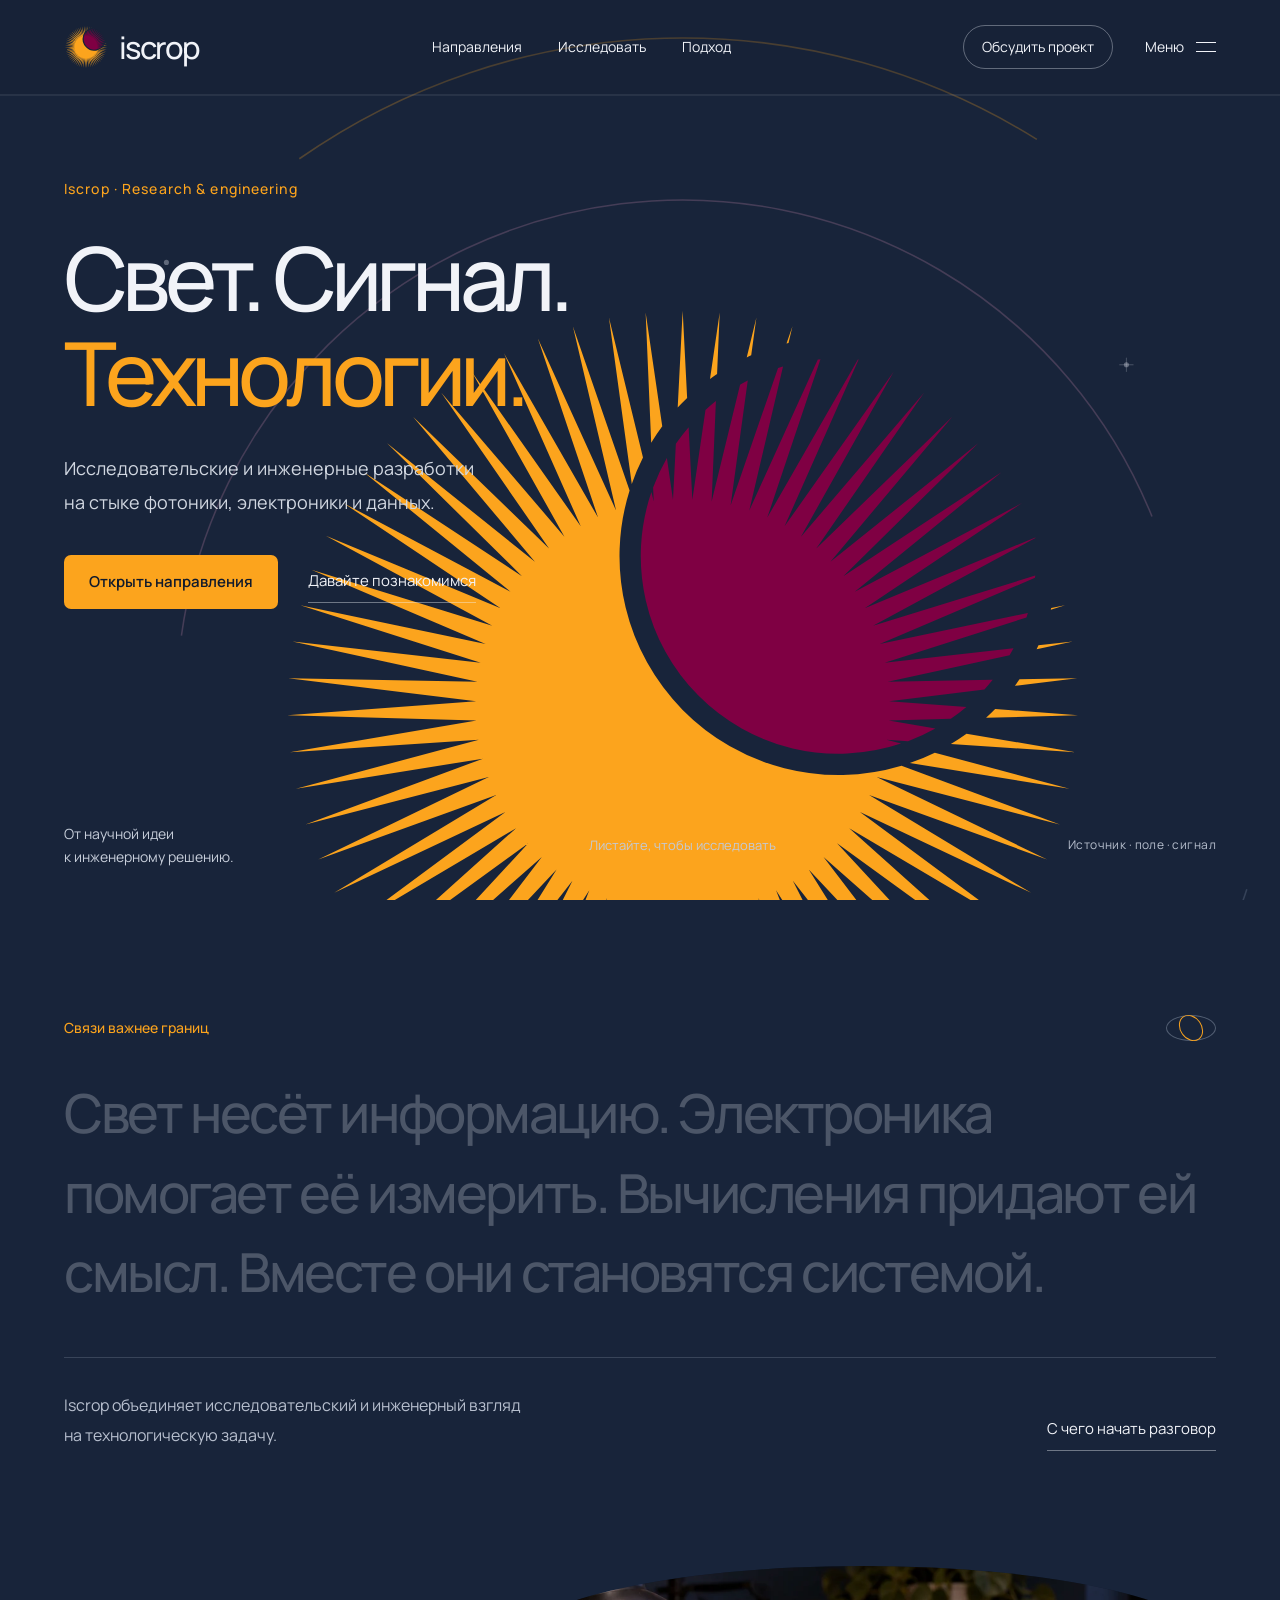
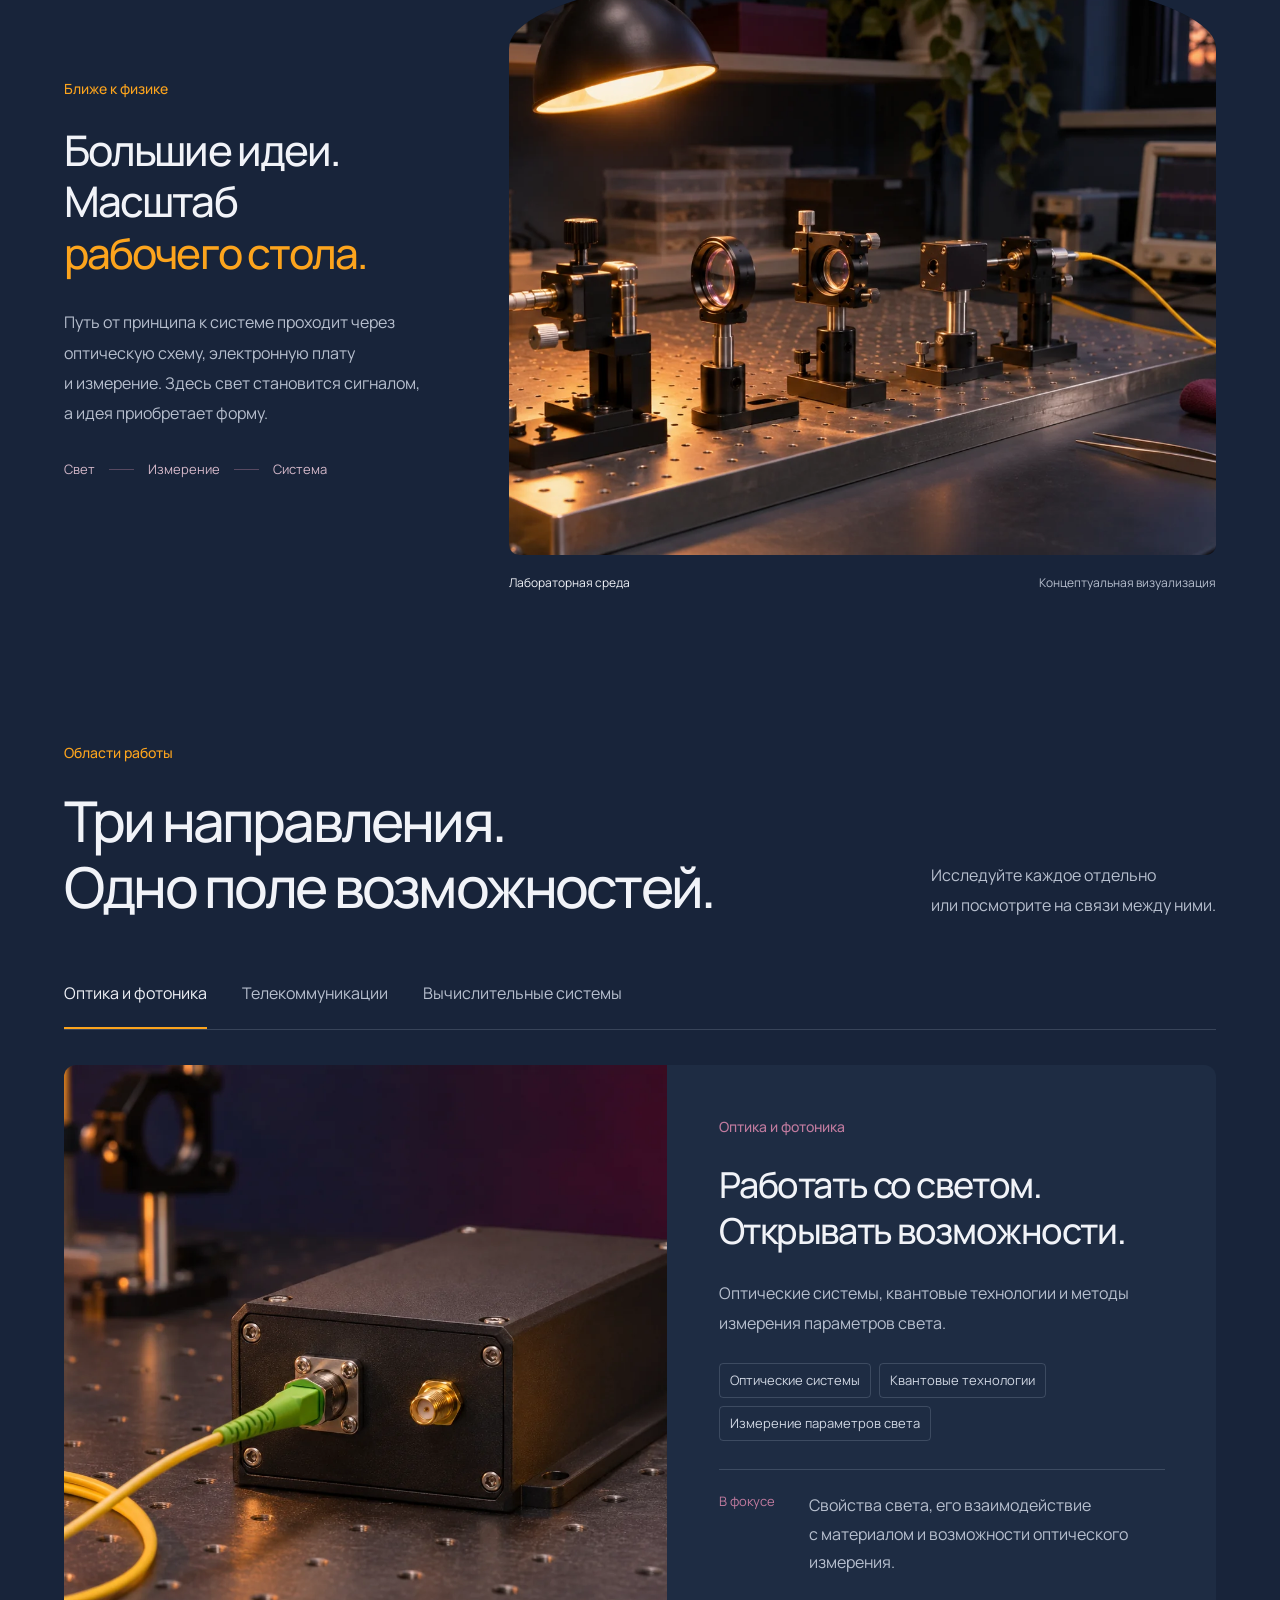
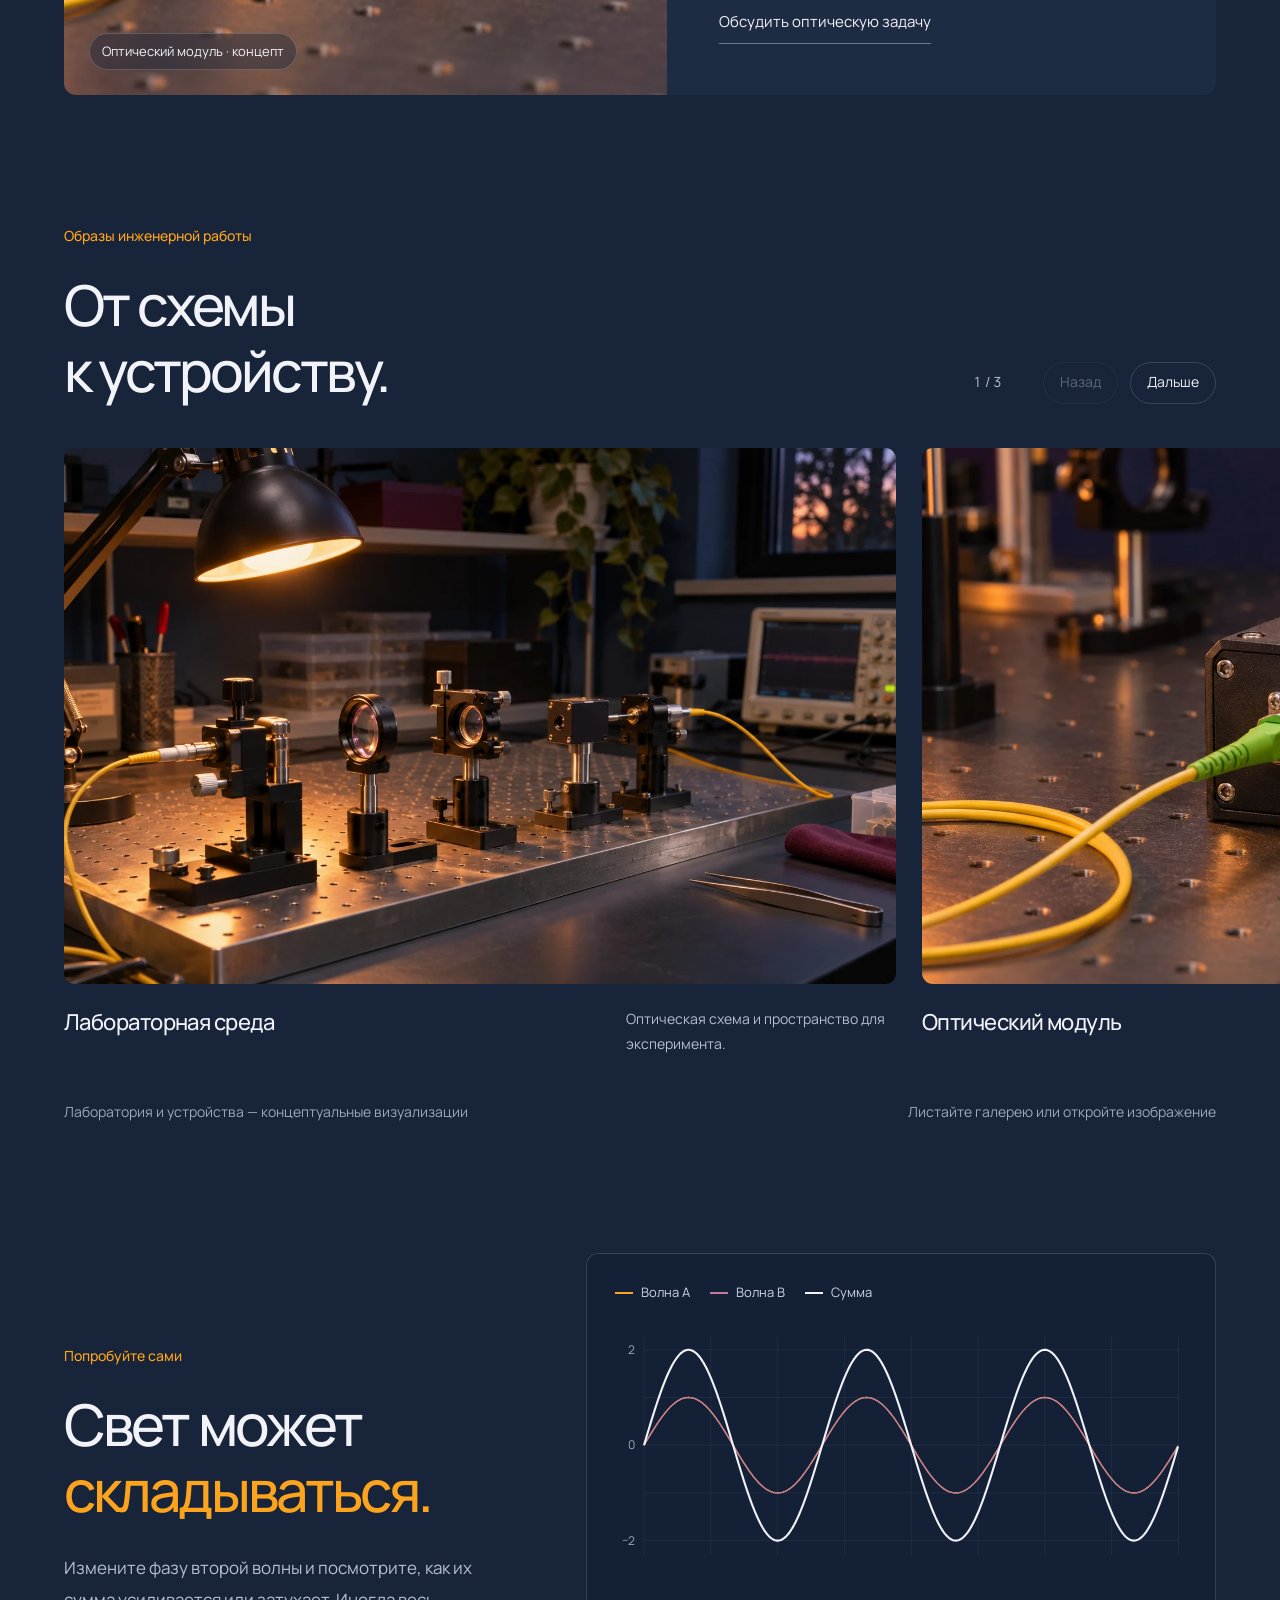
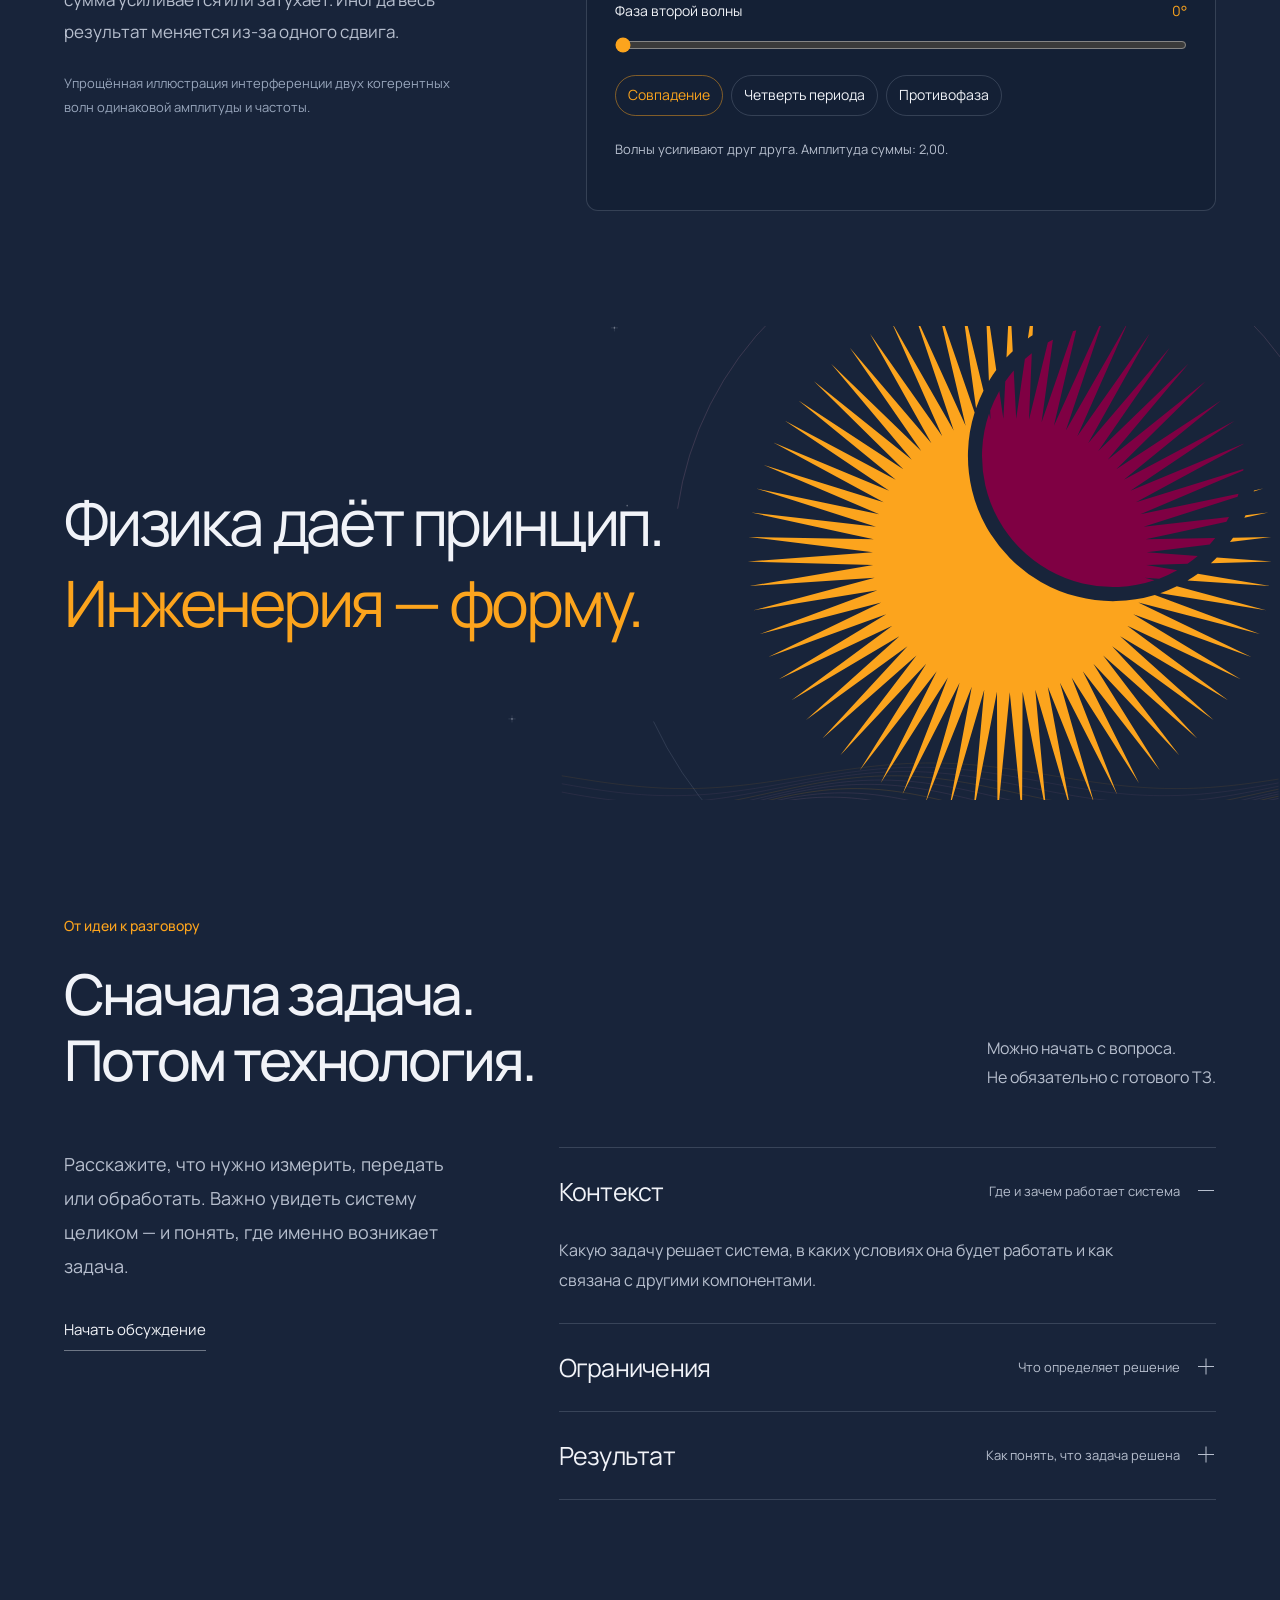
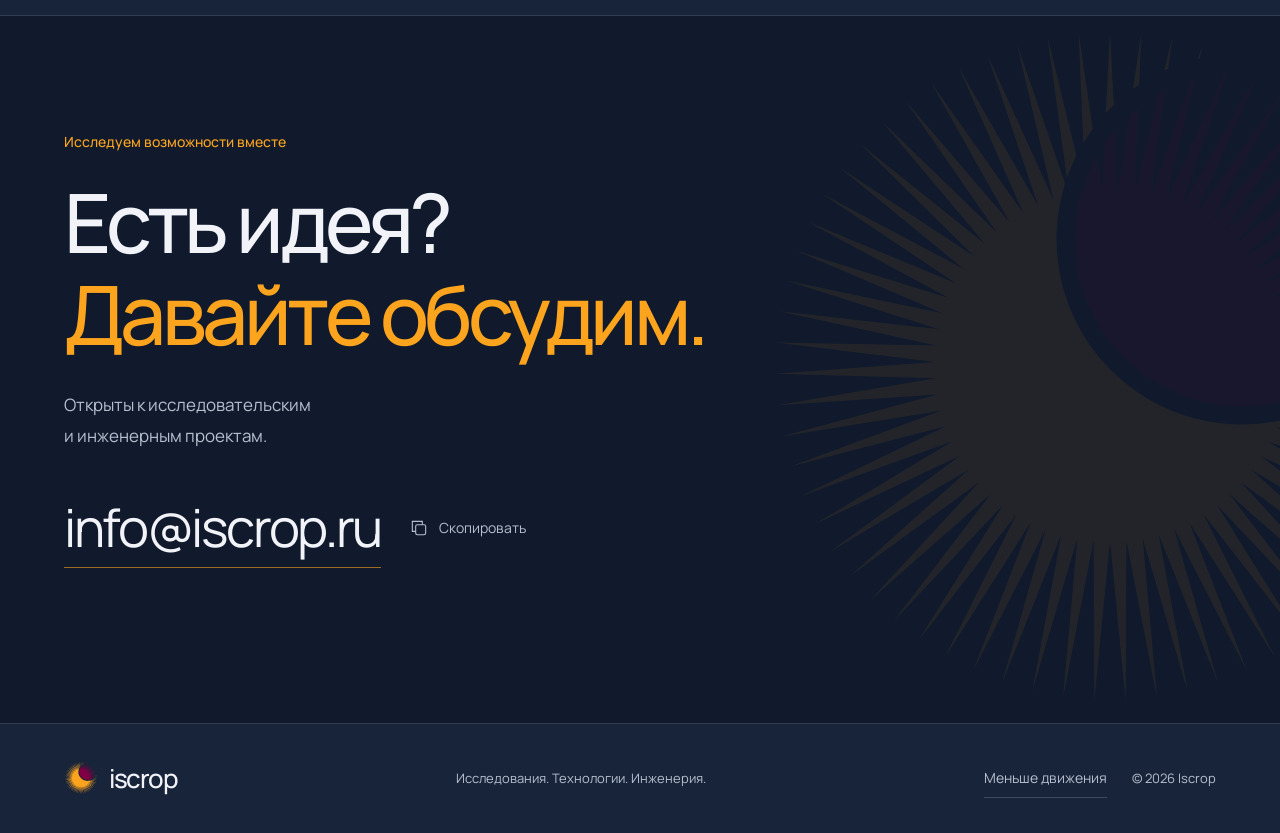
==== commit ce6bad1a: "Restore warm cosmic identity and add conceptual laboratory imagery" ====
--- a/index.html
+++ b/index.html
@@ -1,55 +1,56 @@
 <!DOCTYPE html>
+
 <html lang="ru">
 <head>
-  <meta charset="UTF-8">
-  <meta name="viewport" content="width=device-width, initial-scale=1">
-  <meta name="theme-color" content="#18243A">
-  <meta name="description" content="Iscrop — исследовательские и инженерные разработки на стыке фотоники, электроники, вычислительных систем и телекоммуникаций.">
-  <meta property="og:type" content="website"><meta property="og:locale" content="ru_RU">
-  <meta property="og:title" content="Iscrop — свет, сигнал, технологии">
-  <meta property="og:description" content="Исследуем физические принципы. Соединяем оптику, электронику и данные.">
-  <meta property="og:url" content="https://iscrop.ru/"><meta property="og:image" content="https://iscrop.ru/assets/social-card.png">
-  <link rel="canonical" href="https://iscrop.ru/">
-  <link rel="icon" href="assets/iscrop-symbol.svg" type="image/svg+xml">
-  <link rel="preload" href="assets/fonts/manrope-variable.ttf" as="font" type="font/ttf" crossorigin>
-  <link rel="preload" href="assets/hero-optical-v2.webp" as="image">
-  <link rel="stylesheet" href="style.css?v=20261119b">
-  <title>Iscrop — свет, сигнал, технологии</title>
-  <noscript><style>.direction-panel[hidden]{display:grid!important;margin-top:24px}.reveal{opacity:1!important;transform:none!important}.manifesto-word{opacity:1!important}</style></noscript>
+<meta charset="utf-8"/>
+<meta content="width=device-width, initial-scale=1" name="viewport"/>
+<meta content="#18243A" name="theme-color"/>
+<meta content="Iscrop — исследовательские и инженерные разработки на стыке фотоники, электроники, вычислительных систем и телекоммуникаций." name="description"/>
+<meta content="website" property="og:type"/><meta content="ru_RU" property="og:locale"/>
+<meta content="Iscrop — свет, сигнал, технологии" property="og:title"/>
+<meta content="Исследуем физические принципы. Соединяем оптику, электронику и данные." property="og:description"/>
+<meta content="https://iscrop.ru/" property="og:url"/><meta content="https://iscrop.ru/assets/social-card.png" property="og:image"/>
+<link href="https://iscrop.ru/" rel="canonical"/>
+<link href="assets/iscrop-symbol.svg" rel="icon" type="image/svg+xml"/>
+<link as="font" crossorigin="" href="assets/fonts/manrope-variable.ttf" rel="preload" type="font/ttf"/>
+
+<link href="style.css?v=20261119c" rel="stylesheet"/>
+<title>Iscrop — свет, сигнал, технологии</title>
+<noscript><style>.direction-panel[hidden]{display:grid!important;margin-top:24px}.reveal{opacity:1!important;transform:none!important}.manifesto-word{opacity:1!important}</style></noscript>
 </head>
 <body>
-  <a class="skip-link" href="#main">Перейти к содержанию</a>
-  <header class="site-header"><div class="header-inner wrap">
-    <a class="brand" href="#top" aria-label="Iscrop — на главную"><img src="assets/iscrop-symbol.svg" width="44" height="44" alt=""><span>iscrop</span></a>
-    <nav class="desktop-nav" aria-label="Основная навигация"><a href="#directions">Направления</a><a href="#explore">Исследовать</a><a href="#approach">Подход</a></nav>
-    <div class="header-actions"><a class="header-contact" href="#contact">Обсудить проект</a><button class="menu-button" type="button" aria-haspopup="dialog" aria-controls="site-menu"><span>Меню</span><span class="menu-mark" aria-hidden="true"></span></button></div>
-  </div><div class="reading-progress" aria-hidden="true"><span></span></div></header>
-  <main id="main">
-    <section id="top" class="hero" aria-labelledby="hero-title">
-      <div class="hero-image" data-parallax><img src="assets/hero-optical-v2.webp" width="1672" height="941" alt="Художественная композиция: тёплый свет проходит сквозь оптическое стекло со сливовыми отражениями" fetchpriority="high"></div>
-      <div class="hero-shade" aria-hidden="true"></div>
-      <div class="hero-content wrap"><p class="eyebrow hero-eyebrow">Iscrop · Research &amp; engineering</p><h1 id="hero-title"><span class="hero-line">Свет. Сигнал.</span><span class="hero-line accent">Технологии.</span></h1><p class="lead">Исследовательские и инженерные разработки<br class="desktop-break"> на стыке фотоники, электроники и&nbsp;данных.</p><div class="hero-actions"><a class="button primary magnetic" href="#directions">Открыть направления</a><a class="text-link" href="#contact">Давайте познакомимся</a></div></div>
-      <div class="hero-footer wrap"><p>От научной идеи<br>к инженерному решению.</p><a class="scroll-link" href="#about"><span class="scroll-line" aria-hidden="true"></span>Листайте, чтобы исследовать</a><button class="hero-expand" type="button" data-zoom="0" aria-label="Открыть изображение шапки"><span class="expand-icon" aria-hidden="true"></span></button></div>
-    </section>
-    <section id="about" class="manifesto section wrap" aria-labelledby="about-title"><div class="manifesto-label"><p class="eyebrow">Связи важнее границ</p><span class="orbit-glyph" aria-hidden="true"></span></div><h2 id="about-title" class="manifesto-text" data-word-reveal>Свет несёт информацию. Электроника помогает её измерить. Вычисления придают ей смысл. Вместе они становятся системой.</h2><div class="manifesto-bottom"><p>Iscrop объединяет исследовательский и&nbsp;инженерный взгляд на&nbsp;технологическую задачу.</p><a class="text-link" href="#approach">С чего начать разговор</a></div></section>
-    <section id="directions" class="directions section wrap" aria-labelledby="directions-title"><div class="section-heading reveal"><div><p class="eyebrow">Области работы</p><h2 id="directions-title">Три направления.<br>Одно поле возможностей.</h2></div><p class="heading-note">Исследуйте каждое отдельно<br>или&nbsp;посмотрите на&nbsp;связи между ними.</p></div>
-      <div class="direction-tabs" role="tablist" aria-label="Направления разработки"><button id="tab-photonics" role="tab" aria-selected="true" aria-controls="panel-photonics" type="button">Оптика и фотоника</button><button id="tab-telecom" role="tab" aria-selected="false" aria-controls="panel-telecom" tabindex="-1" type="button">Телекоммуникации</button><button id="tab-computing" role="tab" aria-selected="false" aria-controls="panel-computing" tabindex="-1" type="button">Вычислительные системы</button></div>
-      <article id="panel-photonics" class="direction-panel" role="tabpanel" aria-labelledby="tab-photonics"><button class="panel-image image-zoom" data-zoom="1" type="button" aria-label="Открыть оптический этюд"><img src="assets/optical-study-v2.webp" width="1536" height="1024" alt="Художественный этюд преломления света в ребристом стекле" loading="lazy"><span class="image-chip">Свет в материале</span><span class="image-open" aria-hidden="true">Открыть</span></button><div class="panel-copy"><p class="eyebrow">Оптика и фотоника</p><h3>Работать со светом.<br>Открывать возможности.</h3><p>Оптические системы, квантовые технологии и&nbsp;методы измерения параметров света.</p><ul class="topic-list"><li>Оптические системы</li><li>Квантовые технологии</li><li>Измерение параметров света</li></ul><div class="panel-detail"><span>В фокусе</span><p>Свойства света, его взаимодействие с&nbsp;материалом и&nbsp;возможности оптического измерения.</p></div><a class="text-link" href="#contact">Обсудить оптическую задачу</a></div></article>
-      <article id="panel-telecom" class="direction-panel" role="tabpanel" aria-labelledby="tab-telecom" hidden><button class="panel-image image-zoom signal-visual" data-zoom="2" type="button" aria-label="Открыть визуальный этюд сигнала"><img src="assets/signal-study-v2.svg" width="1200" height="900" alt="Пересекающиеся золотые и сливовые волновые поля" loading="lazy"><span class="image-chip">Связь через расстояние</span><span class="image-open" aria-hidden="true">Открыть</span></button><div class="panel-copy"><p class="eyebrow">Телекоммуникации</p><h3>Соединять элементы.<br>Передавать дальше.</h3><p>Волоконно-оптические сети, передача данных и&nbsp;коммуникационное оборудование.</p><ul class="topic-list"><li>Волоконно-оптические сети</li><li>Передача данных</li><li>Оборудование связи</li></ul><div class="panel-detail"><span>В фокусе</span><p>Путь сигнала между частями системы: от&nbsp;физического канала до&nbsp;передаваемой информации.</p></div><a class="text-link" href="#contact">Обсудить задачу связи</a></div></article>
-      <article id="panel-computing" class="direction-panel" role="tabpanel" aria-labelledby="tab-computing" hidden><div class="panel-image computing-visual"><img src="assets/computing.svg" width="640" height="330" alt="Схематичная многоуровневая вычислительная платформа" loading="lazy"><span class="image-chip">Форма для информации</span></div><div class="panel-copy"><p class="eyebrow">Вычислительные системы</p><h3>Понимать сигнал.<br>Находить решение.</h3><p>Аппаратно-программные платформы, цифровая обработка сигналов и&nbsp;встроенная электроника.</p><ul class="topic-list"><li>Цифровая обработка сигналов</li><li>Встроенная электроника</li><li>Аппаратно-программные платформы</li></ul><div class="panel-detail"><span>В фокусе</span><p>Связь аппаратной части и&nbsp;программной обработки в&nbsp;составе целостной системы.</p></div><a class="text-link" href="#contact">Обсудить вычислительную задачу</a></div></article>
-    </section>
-    <section id="explore" class="visual-studies section" aria-labelledby="studies-title"><div class="section-heading wrap reveal"><div><p class="eyebrow">Пространство исследования</p><h2 id="studies-title">Увидеть больше.</h2></div><div class="gallery-controls"><span id="gallery-count" class="gallery-count" aria-live="polite">1 / 3</span><button id="gallery-prev" class="small-button" type="button" aria-label="Предыдущий этюд" disabled>Назад</button><button id="gallery-next" class="small-button" type="button" aria-label="Следующий этюд">Дальше</button></div></div>
-      <div class="gallery-track" tabindex="0" role="region" aria-label="Галерея художественных визуализаций. Можно листать и открывать изображения."><figure class="gallery-slide"><button class="image-zoom gallery-image" data-zoom="0" type="button" aria-label="Открыть этюд Свет в материале"><img src="assets/hero-optical-v2.webp" width="1672" height="941" alt="Архитектура оптического стекла и проходящий тёплый луч" loading="lazy"><span class="image-open" aria-hidden="true">Открыть</span></button><figcaption><h3>Свет в материале</h3><p>Форма меняет путь света. Свет раскрывает форму.</p></figcaption></figure><figure class="gallery-slide"><button class="image-zoom gallery-image" data-zoom="1" type="button" aria-label="Открыть этюд Структура и преломление"><img src="assets/optical-study-v2.webp" width="1536" height="1024" alt="Макроэтюд складчатого стекла с золотыми каустиками" loading="lazy"><span class="image-open" aria-hidden="true">Открыть</span></button><figcaption><h3>Структура и преломление</h3><p>Знакомая физика в неожиданном масштабе.</p></figcaption></figure><figure class="gallery-slide"><button class="image-zoom gallery-image signal-visual" data-zoom="2" type="button" aria-label="Открыть этюд Геометрия сигнала"><img src="assets/signal-study-v2.svg" width="1200" height="900" alt="Абстрактная композиция из пересекающихся волновых полей" loading="lazy"><span class="image-open" aria-hidden="true">Открыть</span></button><figcaption><h3>Геометрия сигнала</h3><p>Ритм, наложение и связь между частями целого.</p></figcaption></figure></div><div class="gallery-footnote wrap"><span>Художественные визуализации</span><span class="desktop-only">Листайте галерею или откройте изображение</span></div>
-    </section>
-    <section class="wave-lab section wrap" aria-labelledby="wave-title"><div class="wave-copy reveal"><p class="eyebrow">Попробуйте сами</p><h2 id="wave-title">Свет может<br><span>складываться.</span></h2><p>Измените фазу второй волны и&nbsp;посмотрите, как их сумма усиливается или&nbsp;затухает. Иногда весь результат меняется из-за одного сдвига.</p><p class="lab-note">Упрощённая иллюстрация интерференции двух когерентных волн одинаковой амплитуды и&nbsp;частоты.</p></div><div class="wave-experiment"><div class="wave-legend"><span><i class="legend-a"></i>Волна A</span><span><i class="legend-b"></i>Волна B</span><span><i class="legend-sum"></i>Сумма</span></div><canvas id="wave-canvas" width="900" height="450" role="img" aria-label="Две волны и их сумма. Для изменения используйте регулятор фазы ниже."></canvas><div class="phase-label"><label for="phase-control">Фаза второй волны</label><output id="phase-value" for="phase-control">0°</output></div><input id="phase-control" type="range" min="0" max="360" step="1" value="0" aria-describedby="wave-state"><div class="phase-presets"><button class="small-button" type="button" data-phase="0">Совпадение</button><button class="small-button" type="button" data-phase="90">Четверть периода</button><button class="small-button" type="button" data-phase="180">Противофаза</button></div><p id="wave-state" class="wave-state" aria-live="polite">Волны усиливают друг друга. Амплитуда суммы: 2,00.</p></div></section>
-    <section class="lens-banner" aria-label="Свет, материя и информация"><img src="assets/optical-study-v2.webp" width="1536" height="1024" alt="" loading="lazy" data-scroll-image><div class="lens-banner-shade" aria-hidden="true"></div><p class="wrap reveal">Физика даёт принцип.<br><span>Инженерия — форму.</span></p></section>
-    <section id="approach" class="approach section wrap" aria-labelledby="approach-title"><div class="section-heading reveal"><div><p class="eyebrow">От идеи к разговору</p><h2 id="approach-title">Сначала задача.<br>Потом технология.</h2></div><p class="heading-note">Можно начать с вопроса.<br>Не обязательно с готового ТЗ.</p></div><div class="approach-layout"><div class="approach-intro"><p>Расскажите, что нужно измерить, передать или&nbsp;обработать. Важно увидеть систему целиком — и&nbsp;понять, где именно возникает задача.</p><a class="text-link" href="#contact">Начать обсуждение</a></div><div class="approach-rows"><details open><summary><span>Контекст</span><span class="summary-note">Где и зачем работает система</span><span class="expand-mark" aria-hidden="true"></span></summary><p>Какую задачу решает система, в&nbsp;каких условиях она будет работать и&nbsp;как связана с&nbsp;другими компонентами.</p></details><details><summary><span>Ограничения</span><span class="summary-note">Что определяет решение</span><span class="expand-mark" aria-hidden="true"></span></summary><p>Ключевые параметры, условия работы, совместимость и&nbsp;требования к&nbsp;обработке или&nbsp;передаче данных. Если есть схема или&nbsp;измерения, их можно приложить к&nbsp;письму.</p></details><details><summary><span>Результат</span><span class="summary-note">Как понять, что задача решена</span><span class="expand-mark" aria-hidden="true"></span></summary><p>Какой результат вы ожидаете и&nbsp;по&nbsp;каким признакам его можно оценить. Для первого разговора достаточно краткого описания.</p></details></div></div></section>
-    <section id="contact" class="contact section"><div class="contact-art" aria-hidden="true"><img src="assets/iscrop-symbol.svg" width="700" height="700" alt="" loading="lazy"></div><div class="contact-inner wrap"><p class="eyebrow">Исследуем возможности вместе</p><h2>Есть идея?<br><span>Давайте обсудим.</span></h2><p>Открыты к исследовательским<br class="desktop-break"> и инженерным проектам.</p><div class="email-row"><a class="contact-email magnetic" href="mailto:info@iscrop.ru">info@iscrop.ru</a><button id="copy-email" class="copy-email" type="button" aria-label="Скопировать адрес info@iscrop.ru"><svg viewBox="0 0 24 24" width="20" height="20" fill="none" stroke="currentColor" stroke-width="1.3" aria-hidden="true"><rect x="8" y="8" width="12" height="12" rx="2"/><path d="M16 8V4H4V16H8"/></svg><span id="copy-label">Скопировать</span></button></div><span class="copy-status" role="status" aria-live="polite"></span></div></section>
-  </main>
-  <footer class="site-footer wrap"><a class="brand" href="#top" aria-label="Iscrop — в начало страницы"><img src="assets/iscrop-symbol.svg" width="34" height="34" alt=""><span>iscrop</span></a><p>Исследования. Технологии. Инженерия.</p><div class="footer-tools"><button class="motion-toggle" type="button" aria-pressed="false">Меньше движения</button><span>© 2026 Iscrop</span></div></footer>
-  <dialog id="site-menu" class="menu-dialog" aria-labelledby="menu-title"><div class="dialog-top wrap"><span id="menu-title" class="dialog-brand">iscrop</span><button class="close-dialog" type="button" data-close>Закрыть<span class="close-mark" aria-hidden="true"></span></button></div><div class="menu-dialog-content wrap"><nav aria-label="Разделы сайта"><a href="#directions">Направления<span>Фотоника, связь, вычисления</span></a><a href="#explore">Исследовать<span>Свет и визуальные этюды</span></a><a href="#approach">Подход<span>Начинаем с задачи</span></a><a href="#contact">На связи<span>Обсудим вашу идею</span></a></nav><div class="menu-bottom"><a href="mailto:info@iscrop.ru">info@iscrop.ru</a><button class="motion-toggle" type="button" aria-pressed="false">Меньше движения</button></div></div></dialog>
-  <dialog id="image-viewer" class="image-dialog" aria-labelledby="viewer-title"><div class="viewer-toolbar"><div><h2 id="viewer-title">Свет в материале</h2><span id="viewer-count">1 / 3</span></div><button class="close-dialog" type="button" data-close>Закрыть<span class="close-mark" aria-hidden="true"></span></button></div><div class="viewer-image-wrap"><img id="viewer-image" src="assets/hero-optical-v2.webp" width="1672" height="941" alt="Художественный оптический этюд"></div><div class="viewer-footer"><button id="viewer-prev" class="small-button" type="button">Предыдущий</button><p id="viewer-description">Форма меняет путь света. Свет раскрывает форму.</p><button id="viewer-next" class="small-button" type="button">Следующий</button></div></dialog>
-  <div class="image-cursor" aria-hidden="true"><span>Открыть</span></div>
-  <script src="site.js?v=20261119b" defer></script>
+<a class="skip-link" href="#main">Перейти к содержанию</a>
+<header class="site-header"><div class="header-inner wrap">
+<a aria-label="Iscrop — на главную" class="brand" href="#top"><img alt="" height="44" src="assets/iscrop-symbol.svg" width="44"/><span>iscrop</span></a>
+<nav aria-label="Основная навигация" class="desktop-nav"><a href="#directions">Направления</a><a href="#explore">Исследовать</a><a href="#approach">Подход</a></nav>
+<div class="header-actions"><a class="header-contact" href="#contact">Обсудить проект</a><button aria-controls="site-menu" aria-haspopup="dialog" class="menu-button" type="button"><span>Меню</span><span aria-hidden="true" class="menu-mark"></span></button></div>
+</div><div aria-hidden="true" class="reading-progress"><span></span></div></header>
+<main id="main">
+<section aria-labelledby="hero-title" class="hero" id="top">
+<div class="hero-image" data-parallax=""><picture><source media="(max-width:800px)" srcset="assets/cozy-cosmos-mobile-v3.svg"/><img alt="Золотое солнце, сливовое затмение и тонкие орбитальные дуги на фоне глубокого космоса" fetchpriority="high" height="1000" src="assets/cozy-cosmos-hero-v3.svg" width="1800"/></picture></div>
+<div aria-hidden="true" class="hero-shade"></div>
+<div class="hero-content wrap"><p class="eyebrow hero-eyebrow">Iscrop · Research &amp; engineering</p><h1 id="hero-title"><span class="hero-line">Свет. Сигнал.</span><span class="hero-line accent">Технологии.</span></h1><p class="lead">Исследовательские и инженерные разработки<br class="desktop-break"/> на стыке фотоники, электроники и данных.</p><div class="hero-actions"><a class="button primary magnetic" href="#directions">Открыть направления</a><a class="text-link" href="#contact">Давайте познакомимся</a></div></div>
+<div class="hero-footer wrap"><p>От научной идеи<br/>к инженерному решению.</p><a class="scroll-link" href="#about"><span aria-hidden="true" class="scroll-line"></span>Листайте, чтобы исследовать</a><span class="hero-art-note">Источник · поле · сигнал</span></div>
+</section>
+<section aria-labelledby="about-title" class="manifesto section wrap" id="about"><div class="manifesto-label"><p class="eyebrow">Связи важнее границ</p><span aria-hidden="true" class="orbit-glyph"></span></div><h2 class="manifesto-text" data-word-reveal="" id="about-title">Свет несёт информацию. Электроника помогает её измерить. Вычисления придают ей смысл. Вместе они становятся системой.</h2><div class="manifesto-bottom"><p>Iscrop объединяет исследовательский и инженерный взгляд на технологическую задачу.</p><a class="text-link" href="#approach">С чего начать разговор</a></div></section>
+<section aria-labelledby="lab-scene-title" class="lab-scene section wrap"><div class="lab-scene-copy reveal"><p class="eyebrow">Ближе к физике</p><h2 id="lab-scene-title">Большие идеи.<br/>Масштаб<br/><span>рабочего стола.</span></h2><p>Путь от принципа к системе проходит через оптическую схему, электронную плату и измерение. Здесь свет становится сигналом, а идея приобретает форму.</p><div class="lab-scene-tags"><span>Свет</span><i aria-hidden="true"></i><span>Измерение</span><i aria-hidden="true"></i><span>Система</span></div></div><figure class="lab-scene-figure"><button aria-label="Открыть концептуальное изображение лаборатории" class="image-zoom" data-zoom="0" type="button"><img alt="Концептуальная фотография: оптический стол с линзами, тёплой рабочей лампой и измерительным оборудованием" height="941" loading="lazy" src="assets/laboratory-concept-v3.webp" width="1672"/><span aria-hidden="true" class="image-open">Открыть</span></button><figcaption><span>Лабораторная среда</span><span>Концептуальная визуализация</span></figcaption></figure></section><section aria-labelledby="directions-title" class="directions section wrap" id="directions"><div class="section-heading reveal"><div><p class="eyebrow">Области работы</p><h2 id="directions-title">Три направления.<br/>Одно поле возможностей.</h2></div><p class="heading-note">Исследуйте каждое отдельно<br/>или посмотрите на связи между ними.</p></div>
+<div aria-label="Направления разработки" class="direction-tabs" role="tablist"><button aria-controls="panel-photonics" aria-selected="true" id="tab-photonics" role="tab" type="button">Оптика и фотоника</button><button aria-controls="panel-telecom" aria-selected="false" id="tab-telecom" role="tab" tabindex="-1" type="button">Телекоммуникации</button><button aria-controls="panel-computing" aria-selected="false" id="tab-computing" role="tab" tabindex="-1" type="button">Вычислительные системы</button></div>
+<article aria-labelledby="tab-photonics" class="direction-panel" id="panel-photonics" role="tabpanel"><button aria-label="Открыть концепт оптического модуля" class="panel-image image-zoom" data-zoom="1" type="button"><img alt="Концептуальная фотография оптического модуля с волоконным и коаксиальным разъёмами" height="1086" loading="lazy" src="assets/optical-module-concept-v3.webp" width="1448"/><span class="image-chip">Оптический модуль · концепт</span><span aria-hidden="true" class="image-open">Открыть</span></button><div class="panel-copy"><p class="eyebrow">Оптика и фотоника</p><h3>Работать со светом.<br/>Открывать возможности.</h3><p>Оптические системы, квантовые технологии и методы измерения параметров света.</p><ul class="topic-list"><li>Оптические системы</li><li>Квантовые технологии</li><li>Измерение параметров света</li></ul><div class="panel-detail"><span>В фокусе</span><p>Свойства света, его взаимодействие с материалом и возможности оптического измерения.</p></div><a class="text-link" href="#contact">Обсудить оптическую задачу</a></div></article>
+<article aria-labelledby="tab-telecom" class="direction-panel" hidden="" id="panel-telecom" role="tabpanel"><button aria-label="Открыть визуальный этюд сигнала" class="panel-image image-zoom signal-visual" data-zoom="3" type="button"><img alt="Пересекающиеся золотые и сливовые волновые поля" height="900" loading="lazy" src="assets/signal-study-v2.svg" width="1200"/><span class="image-chip">Связь через расстояние</span><span aria-hidden="true" class="image-open">Открыть</span></button><div class="panel-copy"><p class="eyebrow">Телекоммуникации</p><h3>Соединять элементы.<br/>Передавать дальше.</h3><p>Волоконно-оптические сети, передача данных и коммуникационное оборудование.</p><ul class="topic-list"><li>Волоконно-оптические сети</li><li>Передача данных</li><li>Оборудование связи</li></ul><div class="panel-detail"><span>В фокусе</span><p>Путь сигнала между частями системы: от физического канала до передаваемой информации.</p></div><a class="text-link" href="#contact">Обсудить задачу связи</a></div></article>
+<article aria-labelledby="tab-computing" class="direction-panel" hidden="" id="panel-computing" role="tabpanel"><button aria-label="Открыть концепт платы обработки сигнала" class="panel-image image-zoom" data-zoom="2" type="button"><img alt="Концептуальная фотография тёмно-синей электронной платы с микросхемами и коаксиальными портами" height="1086" loading="lazy" src="assets/signal-board-concept-v3.webp" width="1448"/><span class="image-chip">Электроника сигнала · концепт</span><span aria-hidden="true" class="image-open">Открыть</span></button><div class="panel-copy"><p class="eyebrow">Вычислительные системы</p><h3>Понимать сигнал.<br/>Находить решение.</h3><p>Аппаратно-программные платформы, цифровая обработка сигналов и встроенная электроника.</p><ul class="topic-list"><li>Цифровая обработка сигналов</li><li>Встроенная электроника</li><li>Аппаратно-программные платформы</li></ul><div class="panel-detail"><span>В фокусе</span><p>Связь аппаратной части и программной обработки в составе целостной системы.</p></div><a class="text-link" href="#contact">Обсудить вычислительную задачу</a></div></article>
+</section>
+<section aria-labelledby="studies-title" class="visual-studies section" id="explore"><div class="section-heading wrap reveal"><div><p class="eyebrow">Образы инженерной работы</p><h2 id="studies-title">От схемы<br/>к устройству.</h2></div><div class="gallery-controls"><span aria-live="polite" class="gallery-count" id="gallery-count">1 / 3</span><button aria-label="Предыдущий этюд" class="small-button" disabled="" id="gallery-prev" type="button">Назад</button><button aria-label="Следующий этюд" class="small-button" id="gallery-next" type="button">Дальше</button></div></div>
+<div aria-label="Галерея концептуальных изображений лаборатории и устройств. Можно листать и открывать изображения." class="gallery-track" role="region" tabindex="0"><figure class="gallery-slide"><button aria-label="Открыть: Лабораторная среда" class="image-zoom gallery-image" data-zoom="0" type="button"><img alt="Концептуальная фотография оптической лаборатории в тёплом вечернем свете" height="941" loading="lazy" src="assets/laboratory-concept-v3.webp" width="1672"/><span aria-hidden="true" class="image-open">Открыть</span></button><figcaption><h3>Лабораторная среда</h3><p>Оптическая схема и пространство для эксперимента.</p></figcaption></figure><figure class="gallery-slide"><button aria-label="Открыть: Оптический модуль" class="image-zoom gallery-image" data-zoom="1" type="button"><img alt="Концептуальная фотография компактного чёрного оптического модуля на лабораторном столе" height="1086" loading="lazy" src="assets/optical-module-concept-v3.webp" width="1448"/><span aria-hidden="true" class="image-open">Открыть</span></button><figcaption><h3>Оптический модуль</h3><p>Свет на входе. Сигнал на выходе.</p></figcaption></figure><figure class="gallery-slide"><button aria-label="Открыть: Электроника сигнала" class="image-zoom gallery-image" data-zoom="2" type="button"><img alt="Концептуальная фотография тёмно-синей платы с микросхемами и коаксиальными портами" height="1086" loading="lazy" src="assets/signal-board-concept-v3.webp" width="1448"/><span aria-hidden="true" class="image-open">Открыть</span></button><figcaption><h3>Электроника сигнала</h3><p>Элементы складываются в систему.</p></figcaption></figure></div><div class="gallery-footnote wrap"><span>Лаборатория и устройства — концептуальные визуализации</span><span class="desktop-only">Листайте галерею или откройте изображение</span></div>
+</section>
+<section aria-labelledby="wave-title" class="wave-lab section wrap"><div class="wave-copy reveal"><p class="eyebrow">Попробуйте сами</p><h2 id="wave-title">Свет может<br/><span>складываться.</span></h2><p>Измените фазу второй волны и посмотрите, как их сумма усиливается или затухает. Иногда весь результат меняется из-за одного сдвига.</p><p class="lab-note">Упрощённая иллюстрация интерференции двух когерентных волн одинаковой амплитуды и частоты.</p></div><div class="wave-experiment"><div class="wave-legend"><span><i class="legend-a"></i>Волна A</span><span><i class="legend-b"></i>Волна B</span><span><i class="legend-sum"></i>Сумма</span></div><canvas aria-label="Две волны и их сумма. Для изменения используйте регулятор фазы ниже." height="450" id="wave-canvas" role="img" width="900"></canvas><div class="phase-label"><label for="phase-control">Фаза второй волны</label><output for="phase-control" id="phase-value">0°</output></div><input aria-describedby="wave-state" id="phase-control" max="360" min="0" step="1" type="range" value="0"/><div class="phase-presets"><button class="small-button" data-phase="0" type="button">Совпадение</button><button class="small-button" data-phase="90" type="button">Четверть периода</button><button class="small-button" data-phase="180" type="button">Противофаза</button></div><p aria-live="polite" class="wave-state" id="wave-state">Волны усиливают друг друга. Амплитуда суммы: 2,00.</p></div></section>
+<section aria-label="Свет, материя и информация" class="lens-banner"><img alt="" data-scroll-image="" height="1000" loading="lazy" src="assets/cozy-cosmos-banner-v3.svg" width="1800"/><div aria-hidden="true" class="lens-banner-shade"></div><p class="wrap reveal">Физика даёт принцип.<br/><span>Инженерия — форму.</span></p></section>
+<section aria-labelledby="approach-title" class="approach section wrap" id="approach"><div class="section-heading reveal"><div><p class="eyebrow">От идеи к разговору</p><h2 id="approach-title">Сначала задача.<br/>Потом технология.</h2></div><p class="heading-note">Можно начать с вопроса.<br/>Не обязательно с готового ТЗ.</p></div><div class="approach-layout"><div class="approach-intro"><p>Расскажите, что нужно измерить, передать или обработать. Важно увидеть систему целиком — и понять, где именно возникает задача.</p><a class="text-link" href="#contact">Начать обсуждение</a></div><div class="approach-rows"><details open=""><summary><span>Контекст</span><span class="summary-note">Где и зачем работает система</span><span aria-hidden="true" class="expand-mark"></span></summary><p>Какую задачу решает система, в каких условиях она будет работать и как связана с другими компонентами.</p></details><details><summary><span>Ограничения</span><span class="summary-note">Что определяет решение</span><span aria-hidden="true" class="expand-mark"></span></summary><p>Ключевые параметры, условия работы, совместимость и требования к обработке или передаче данных. Если есть схема или измерения, их можно приложить к письму.</p></details><details><summary><span>Результат</span><span class="summary-note">Как понять, что задача решена</span><span aria-hidden="true" class="expand-mark"></span></summary><p>Какой результат вы ожидаете и по каким признакам его можно оценить. Для первого разговора достаточно краткого описания.</p></details></div></div></section>
+<section class="contact section" id="contact"><div aria-hidden="true" class="contact-art"><img alt="" height="700" loading="lazy" src="assets/iscrop-symbol.svg" width="700"/></div><div class="contact-inner wrap"><p class="eyebrow">Исследуем возможности вместе</p><h2>Есть идея?<br/><span>Давайте обсудим.</span></h2><p>Открыты к исследовательским<br class="desktop-break"/> и инженерным проектам.</p><div class="email-row"><a class="contact-email magnetic" href="mailto:info@iscrop.ru">info@iscrop.ru</a><button aria-label="Скопировать адрес info@iscrop.ru" class="copy-email" id="copy-email" type="button"><svg aria-hidden="true" fill="none" height="20" stroke="currentColor" stroke-width="1.3" viewbox="0 0 24 24" width="20"><rect height="12" rx="2" width="12" x="8" y="8"></rect><path d="M16 8V4H4V16H8"></path></svg><span id="copy-label">Скопировать</span></button></div><span aria-live="polite" class="copy-status" role="status"></span></div></section>
+</main>
+<footer class="site-footer wrap"><a aria-label="Iscrop — в начало страницы" class="brand" href="#top"><img alt="" height="34" src="assets/iscrop-symbol.svg" width="34"/><span>iscrop</span></a><p>Исследования. Технологии. Инженерия.</p><div class="footer-tools"><button aria-pressed="false" class="motion-toggle" type="button">Меньше движения</button><span>© 2026 Iscrop</span></div></footer>
+<dialog aria-labelledby="menu-title" class="menu-dialog" id="site-menu"><div class="dialog-top wrap"><span class="dialog-brand" id="menu-title">iscrop</span><button class="close-dialog" data-close="" type="button">Закрыть<span aria-hidden="true" class="close-mark"></span></button></div><div class="menu-dialog-content wrap"><nav aria-label="Разделы сайта"><a href="#directions">Направления<span>Фотоника, связь, вычисления</span></a><a href="#explore">Исследовать<span>Лаборатория, устройства, сигнал</span></a><a href="#approach">Подход<span>Начинаем с задачи</span></a><a href="#contact">На связи<span>Обсудим вашу идею</span></a></nav><div class="menu-bottom"><a href="mailto:info@iscrop.ru">info@iscrop.ru</a><button aria-pressed="false" class="motion-toggle" type="button">Меньше движения</button></div></div></dialog>
+<dialog aria-labelledby="viewer-title" class="image-dialog" id="image-viewer"><div class="viewer-toolbar"><div><h2 id="viewer-title">Лабораторная среда</h2><span id="viewer-count">1 / 4</span></div><button class="close-dialog" data-close="" type="button">Закрыть<span aria-hidden="true" class="close-mark"></span></button></div><div class="viewer-image-wrap"><img alt="Концептуальная фотография оптической лаборатории в тёплом вечернем свете" height="941" id="viewer-image" src="assets/laboratory-concept-v3.webp" width="1672"/></div><div class="viewer-footer"><button class="small-button" id="viewer-prev" type="button">Предыдущий</button><p id="viewer-description">Оптическая схема, рабочий свет и пространство для эксперимента. Концептуальная визуализация.</p><button class="small-button" id="viewer-next" type="button">Следующий</button></div></dialog>
+<div aria-hidden="true" class="image-cursor"><span>Открыть</span></div>
+<script defer="" src="site.js?v=20261119c"></script>
 </body>
 </html>
--- a/style.css
+++ b/style.css
@@ -21,3 +21,36 @@
 /* Readable controls at every breakpoint. */
 .small-button,.phase-presets .small-button,.phase-label,.copy-email,.motion-toggle,.close-dialog,.image-open{font-size:14px}
 @media(max-width:540px){.phase-presets .small-button{min-height:44px}#phase-control{height:40px}}
+
+/* Flat celestial artwork and warm, tangible engineering imagery. */
+.hero{background:var(--bg)}
+.hero-image picture{display:block;width:100%;height:100%}
+.hero-image img{object-position:center;opacity:1;transform:none;will-change:auto}
+.hero-shade{background:none}
+.hero h1{font-size:clamp(64px,6.9vw,106px);text-shadow:none;max-width:770px}
+.hero-art-note{font-size:12px;color:var(--muted);letter-spacing:.035em}
+.lab-scene{display:grid;grid-template-columns:.7fr 1.3fr;gap:65px;align-items:center;padding-top:0}
+.lab-scene h2{font-size:clamp(34px,3.3vw,49px);line-height:1.22;letter-spacing:-.045em}
+.lab-scene h2 span{color:var(--gold)}
+.lab-scene-copy>p:not(.eyebrow){margin-top:28px;font-size:16px;line-height:1.9;color:var(--muted);max-width:380px}
+.lab-scene-tags{display:flex;align-items:center;gap:14px;margin-top:30px;color:#d4b8c9;font-size:13px}
+.lab-scene-tags i{height:1px;flex:1;max-width:25px;background:#b6819c66}
+.lab-scene-figure{min-width:0}
+.lab-scene-figure>button{display:block;position:relative;width:100%;padding:0;overflow:hidden;border-radius:50% 50% 10px 10px / 14% 14% 10px 10px;background:var(--deep)}
+.lab-scene-figure img{width:100%;aspect-ratio:1.2;object-fit:cover;object-position:55% center;transition:transform .8s}
+.lab-scene-figure button:hover img{transform:scale(1.025)}
+.lab-scene-figure figcaption{display:flex;justify-content:space-between;gap:18px;margin-top:18px;font-size:12px;color:var(--muted)}
+.lab-scene-figure figcaption span:first-child{color:var(--text)}
+.gallery-footnote{font-size:14px}
+.lens-banner>img{object-position:center;transform:none;will-change:auto}
+.lens-banner-shade{background:none}
+.lens-banner p span{color:var(--gold)}
+@media(min-width:1800px){.hero h1{font-size:106px}}
+@media(max-width:1100px) and (min-width:801px){.hero h1{font-size:68px}.hero-content{padding-top:200px}.hero .lead{max-width:430px}.lab-scene{gap:35px}.lab-scene-figure img{aspect-ratio:1.05}}
+@media(max-width:800px){.hero{min-height:1030px}.hero-content{padding-top:150px;padding-bottom:490px}.hero h1{font-size:clamp(55px,8.5vw,72px);max-width:650px}.hero-image img{object-position:center bottom}.hero-shade{background:none}.hero-art-note{display:none}.lab-scene{grid-template-columns:1fr;gap:38px}.lab-scene h2 br:nth-of-type(2){display:none}.lab-scene-copy>p:not(.eyebrow){max-width:560px}.lab-scene-tags{max-width:360px}.lab-scene-figure img{aspect-ratio:1.6}.lens-banner>img{object-position:66% center}.lens-banner p{max-width:85%}.lens-banner p span{color:var(--gold)}}
+@media(max-width:540px){.hero{min-height:1020px;min-height:max(1020px,100svh)}.hero-content{padding-top:145px;padding-bottom:485px}.hero h1{font-size:clamp(40px,11.4vw,61px)}.hero-image img{object-fit:cover;object-position:center bottom;opacity:1}.hero-shade{background:none}.hero-footer{bottom:24px}.hero-footer p{font-size:12px}.hero-footer{pointer-events:none}.lab-scene{padding-top:0}.lab-scene h2{font-size:36px}.lab-scene-figure img{aspect-ratio:1.1;object-position:54% center}.lab-scene-figure figcaption{flex-direction:column;gap:4px}.gallery-footnote{font-size:13px}.lens-banner{height:370px}.lens-banner>img{object-position:75% center;opacity:.3}.lens-banner p{font-size:36px;max-width:none}.lens-banner-shade{background:none}}
+@media(max-width:350px){.hero{min-height:1040px}.hero h1{font-size:40px}.lab-scene h2{font-size:32px}}
+
+@media(max-width:800px){.hero-image img{position:absolute;inset-inline:0;bottom:20px;margin-inline:auto;width:min(100%,600px);max-width:none;height:auto;object-fit:contain;transform:none}.hero-shade{background:none}}
+@media(max-width:540px){.hero{min-height:940px}.hero-content{padding-bottom:400px}}
+@media(max-width:350px){.hero{min-height:980px}}
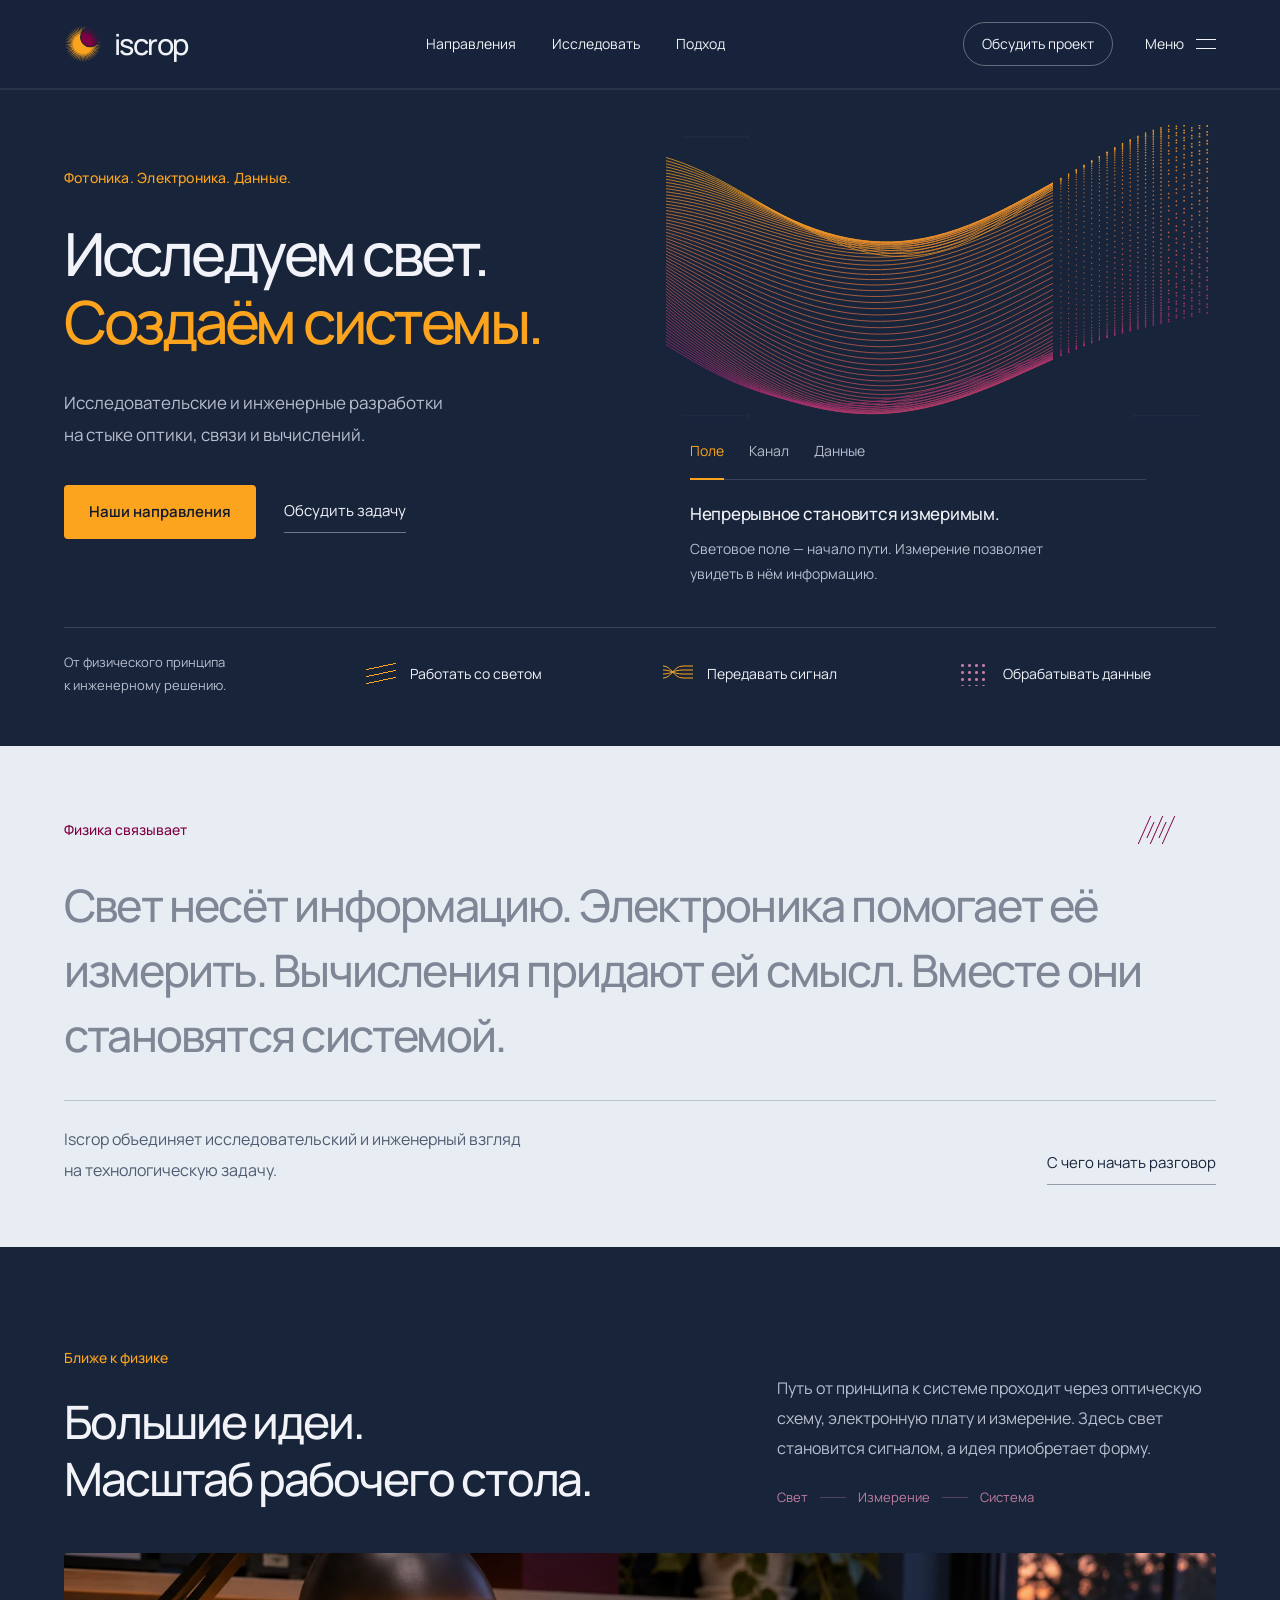
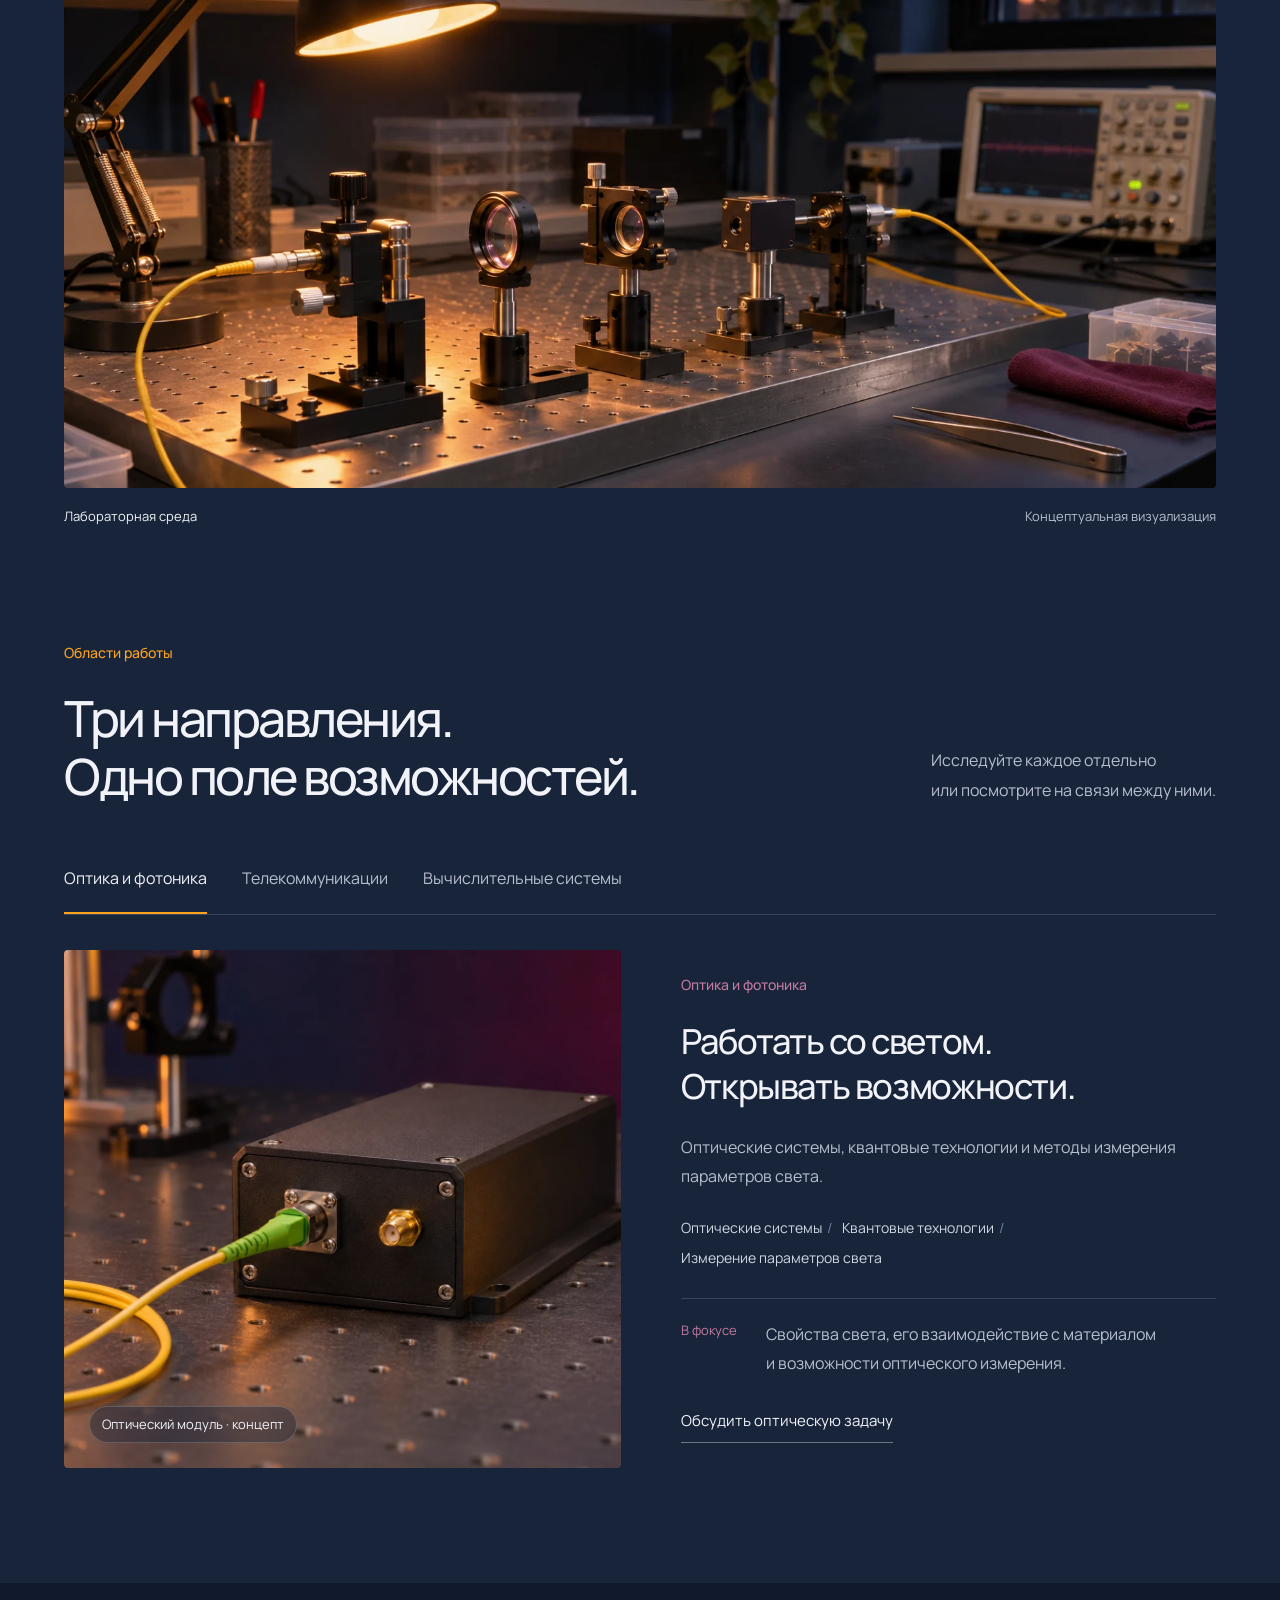
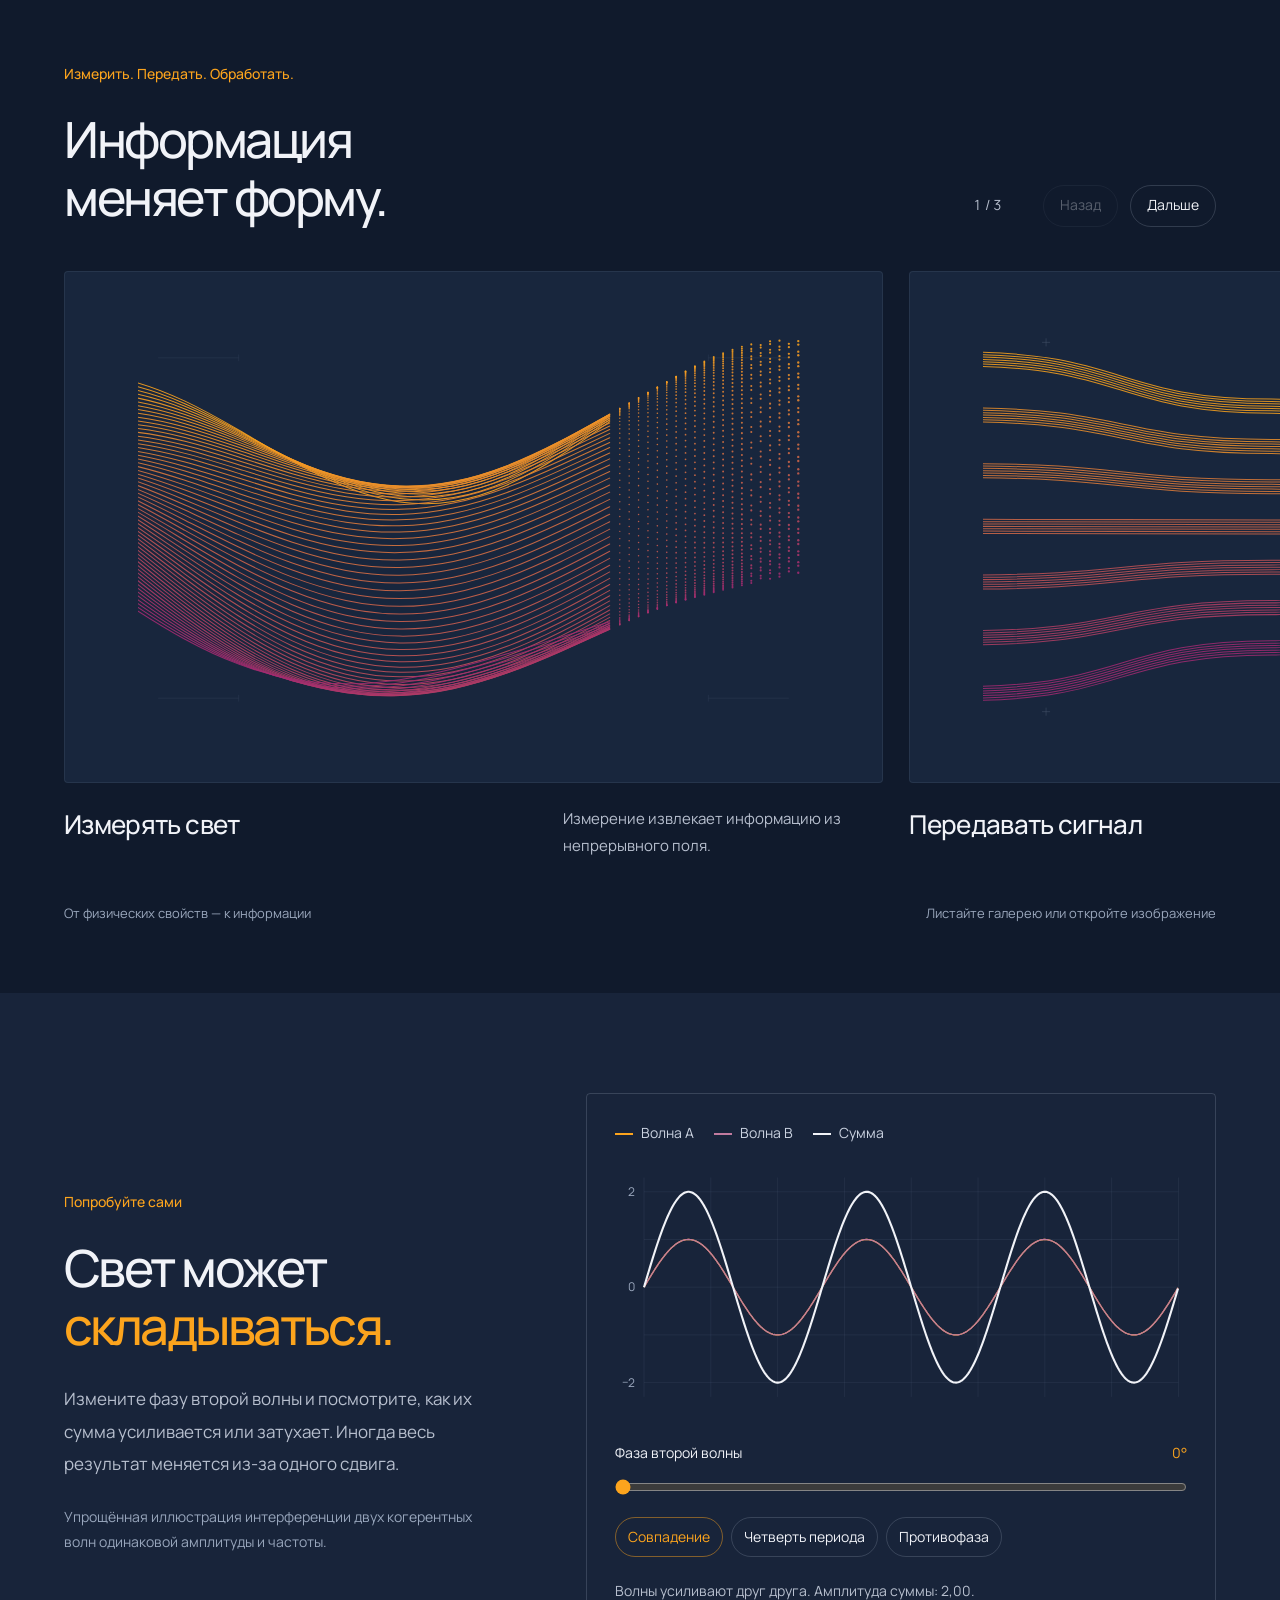
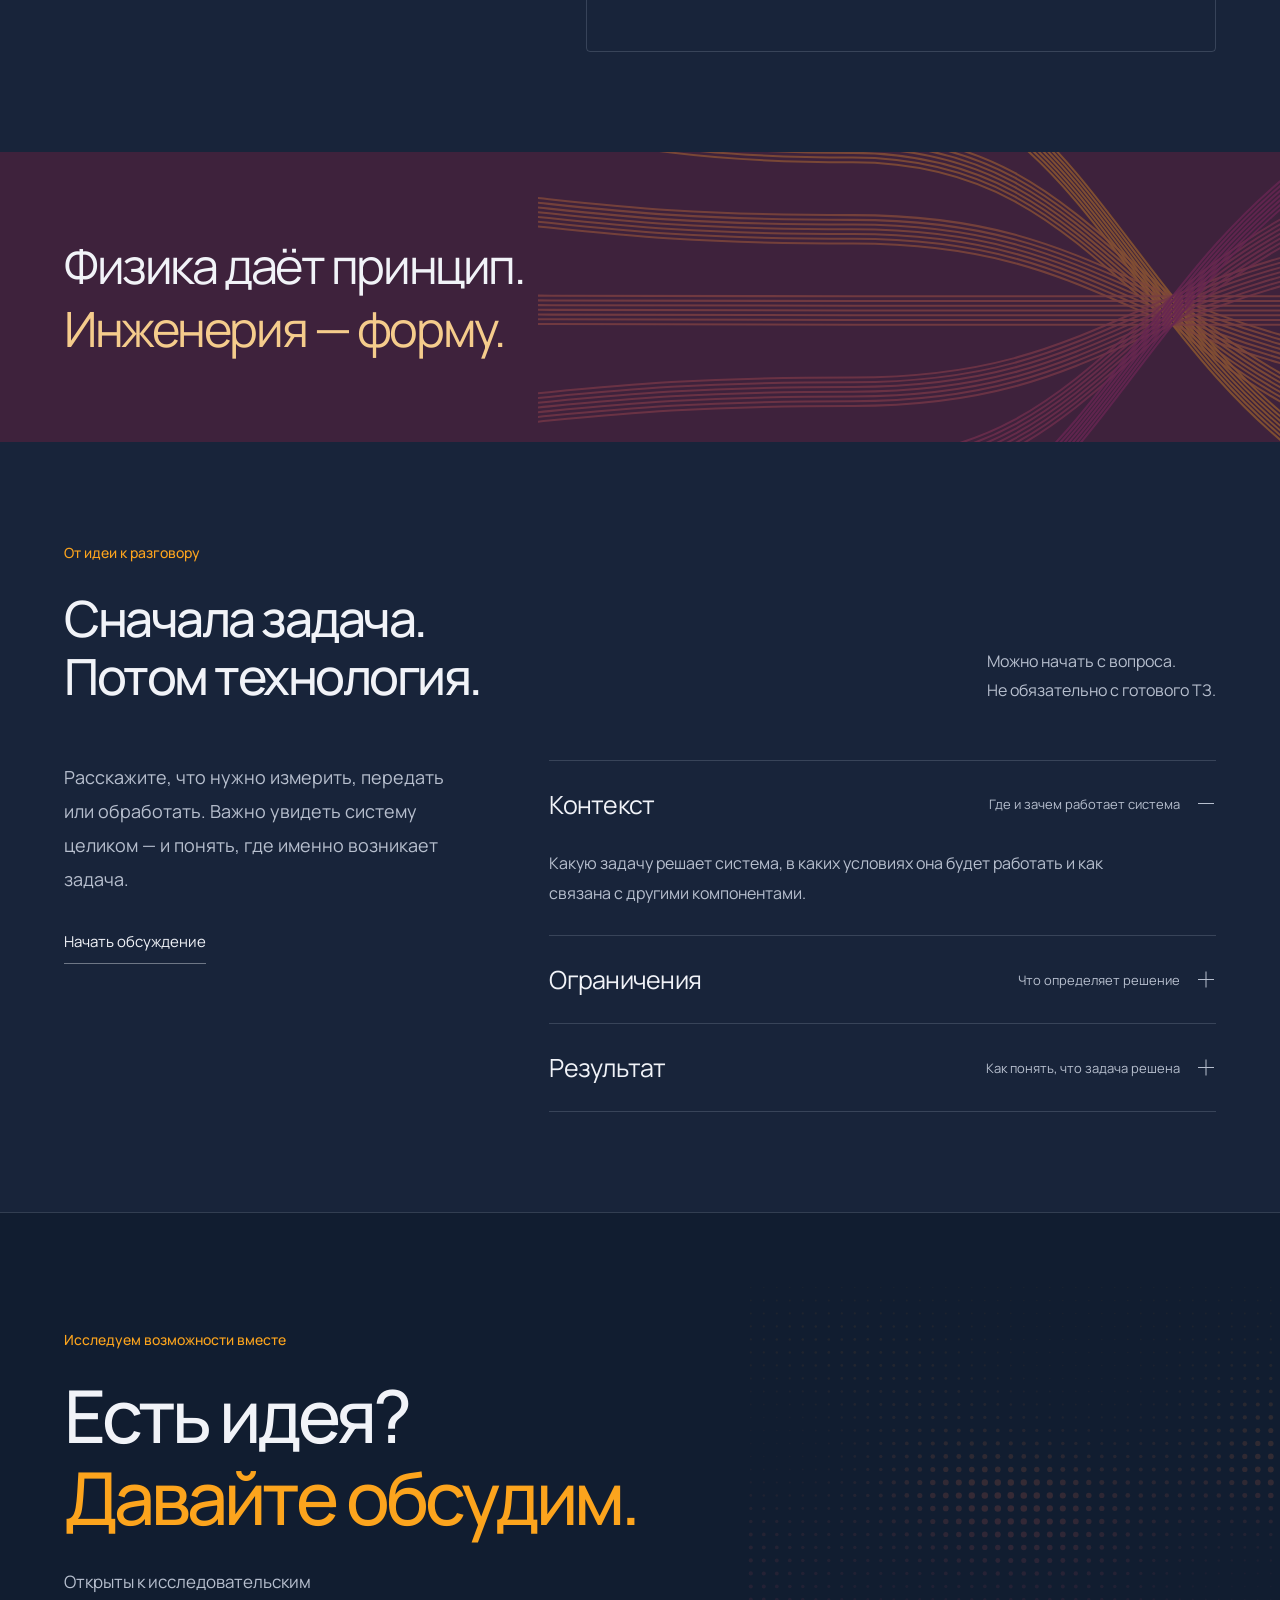
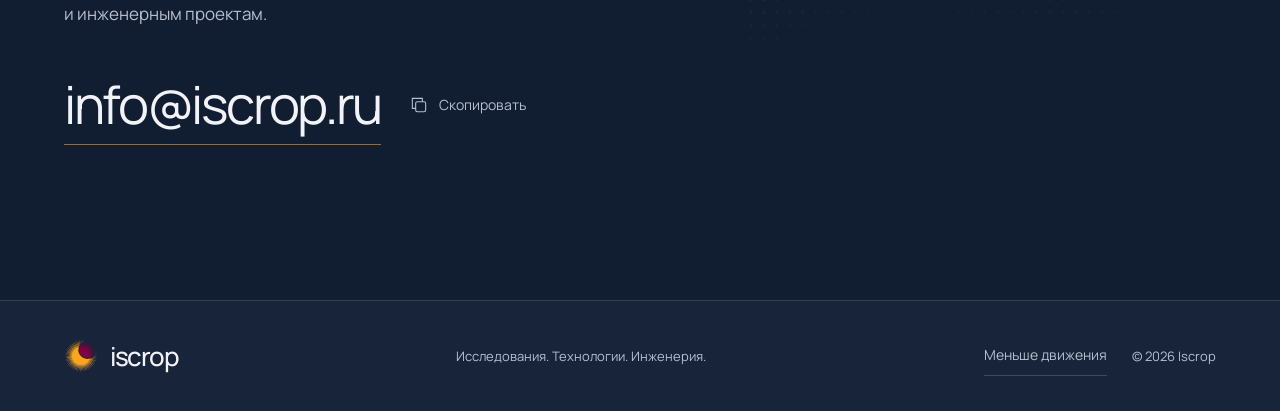
==== commit 48d8c0f5: "Build Iscrop visual language from fields, signal paths and discrete structures" ====
--- a/index.html
+++ b/index.html
@@ -7,15 +7,14 @@
 <meta content="#18243A" name="theme-color"/>
 <meta content="Iscrop — исследовательские и инженерные разработки на стыке фотоники, электроники, вычислительных систем и телекоммуникаций." name="description"/>
 <meta content="website" property="og:type"/><meta content="ru_RU" property="og:locale"/>
-<meta content="Iscrop — свет, сигнал, технологии" property="og:title"/>
+<meta content="Iscrop — исследуем свет, создаём системы" property="og:title"/>
 <meta content="Исследуем физические принципы. Соединяем оптику, электронику и данные." property="og:description"/>
-<meta content="https://iscrop.ru/" property="og:url"/><meta content="https://iscrop.ru/assets/social-card.png" property="og:image"/>
+<meta content="https://iscrop.ru/" property="og:url"/><meta content="https://iscrop.ru/assets/social-card-v4.png" property="og:image"/>
 <link href="https://iscrop.ru/" rel="canonical"/>
 <link href="assets/iscrop-symbol.svg" rel="icon" type="image/svg+xml"/>
 <link as="font" crossorigin="" href="assets/fonts/manrope-variable.ttf" rel="preload" type="font/ttf"/>
-
-<link href="style.css?v=20261119c" rel="stylesheet"/>
-<title>Iscrop — свет, сигнал, технологии</title>
+<link href="style.css?v=20261119d" rel="stylesheet"/>
+<title>Iscrop — исследуем свет, создаём системы</title>
 <noscript><style>.direction-panel[hidden]{display:grid!important;margin-top:24px}.reveal{opacity:1!important;transform:none!important}.manifesto-word{opacity:1!important}</style></noscript>
 </head>
 <body>
@@ -26,31 +25,26 @@
 <div class="header-actions"><a class="header-contact" href="#contact">Обсудить проект</a><button aria-controls="site-menu" aria-haspopup="dialog" class="menu-button" type="button"><span>Меню</span><span aria-hidden="true" class="menu-mark"></span></button></div>
 </div><div aria-hidden="true" class="reading-progress"><span></span></div></header>
 <main id="main">
-<section aria-labelledby="hero-title" class="hero" id="top">
-<div class="hero-image" data-parallax=""><picture><source media="(max-width:800px)" srcset="assets/cozy-cosmos-mobile-v3.svg"/><img alt="Золотое солнце, сливовое затмение и тонкие орбитальные дуги на фоне глубокого космоса" fetchpriority="high" height="1000" src="assets/cozy-cosmos-hero-v3.svg" width="1800"/></picture></div>
-<div aria-hidden="true" class="hero-shade"></div>
-<div class="hero-content wrap"><p class="eyebrow hero-eyebrow">Iscrop · Research &amp; engineering</p><h1 id="hero-title"><span class="hero-line">Свет. Сигнал.</span><span class="hero-line accent">Технологии.</span></h1><p class="lead">Исследовательские и инженерные разработки<br class="desktop-break"/> на стыке фотоники, электроники и данных.</p><div class="hero-actions"><a class="button primary magnetic" href="#directions">Открыть направления</a><a class="text-link" href="#contact">Давайте познакомимся</a></div></div>
-<div class="hero-footer wrap"><p>От научной идеи<br/>к инженерному решению.</p><a class="scroll-link" href="#about"><span aria-hidden="true" class="scroll-line"></span>Листайте, чтобы исследовать</a><span class="hero-art-note">Источник · поле · сигнал</span></div>
-</section>
-<section aria-labelledby="about-title" class="manifesto section wrap" id="about"><div class="manifesto-label"><p class="eyebrow">Связи важнее границ</p><span aria-hidden="true" class="orbit-glyph"></span></div><h2 class="manifesto-text" data-word-reveal="" id="about-title">Свет несёт информацию. Электроника помогает её измерить. Вычисления придают ей смысл. Вместе они становятся системой.</h2><div class="manifesto-bottom"><p>Iscrop объединяет исследовательский и инженерный взгляд на технологическую задачу.</p><a class="text-link" href="#approach">С чего начать разговор</a></div></section>
-<section aria-labelledby="lab-scene-title" class="lab-scene section wrap"><div class="lab-scene-copy reveal"><p class="eyebrow">Ближе к физике</p><h2 id="lab-scene-title">Большие идеи.<br/>Масштаб<br/><span>рабочего стола.</span></h2><p>Путь от принципа к системе проходит через оптическую схему, электронную плату и измерение. Здесь свет становится сигналом, а идея приобретает форму.</p><div class="lab-scene-tags"><span>Свет</span><i aria-hidden="true"></i><span>Измерение</span><i aria-hidden="true"></i><span>Система</span></div></div><figure class="lab-scene-figure"><button aria-label="Открыть концептуальное изображение лаборатории" class="image-zoom" data-zoom="0" type="button"><img alt="Концептуальная фотография: оптический стол с линзами, тёплой рабочей лампой и измерительным оборудованием" height="941" loading="lazy" src="assets/laboratory-concept-v3.webp" width="1672"/><span aria-hidden="true" class="image-open">Открыть</span></button><figcaption><span>Лабораторная среда</span><span>Концептуальная визуализация</span></figcaption></figure></section><section aria-labelledby="directions-title" class="directions section wrap" id="directions"><div class="section-heading reveal"><div><p class="eyebrow">Области работы</p><h2 id="directions-title">Три направления.<br/>Одно поле возможностей.</h2></div><p class="heading-note">Исследуйте каждое отдельно<br/>или посмотрите на связи между ними.</p></div>
+<section aria-labelledby="hero-title" class="hero" id="top"><div class="hero-layout wrap"><div class="hero-content"><p class="eyebrow hero-eyebrow">Фотоника. Электроника. Данные.</p><h1 id="hero-title"><span>Исследуем свет.</span><span class="accent">Создаём системы.</span></h1><p class="lead">Исследовательские и инженерные разработки<br class="desktop-break"/> на стыке оптики, связи и вычислений.</p><div class="hero-actions"><a class="button primary magnetic" href="#directions">Наши направления</a><a class="text-link" href="#contact">Обсудить задачу</a></div></div><figure class="hero-study"><div class="hero-image"><picture><source media="(max-width:800px)" srcset="assets/field-study-mobile-v4.svg"/><img alt="Непрерывные янтарные и сливовые линии переходят в дискретные точки" fetchpriority="high" height="700" id="hero-study-image" src="assets/field-study-v4.svg" width="1000"/></picture></div><figcaption><div aria-label="Состояния информации" class="study-switch" role="tablist"><button aria-controls="hero-study-panel" aria-selected="true" data-study="0" id="study-field" role="tab" type="button">Поле</button><button aria-controls="hero-study-panel" aria-selected="false" data-study="1" id="study-channel" role="tab" tabindex="-1" type="button">Канал</button><button aria-controls="hero-study-panel" aria-selected="false" data-study="2" id="study-data" role="tab" tabindex="-1" type="button">Данные</button></div><div aria-labelledby="study-field" id="hero-study-panel" role="tabpanel"><h2 id="hero-study-title">Непрерывное становится измеримым.</h2><p id="hero-study-description">Световое поле — начало пути. Измерение позволяет увидеть в нём информацию.</p></div></figcaption></figure></div><div class="hero-index wrap"><p>От физического принципа<br/>к инженерному решению.</p><nav aria-label="Исследовать возможности"><a data-direction="0" href="#directions"><span aria-hidden="true" class="index-glyph glyph-field"></span>Работать со светом</a><a data-direction="1" href="#directions"><span aria-hidden="true" class="index-glyph glyph-channel"><svg fill="none" height="24" stroke="currentColor" stroke-width="1" viewBox="0 0 32 24" width="32"><path d="M0 4C9 4 10 16 20 16H32M0 8C9 8 10 12 20 12H32M0 12C9 12 10 8 20 8H32M0 16C9 16 10 4 20 4H32"></path></svg></span>Передавать сигнал</a><a data-direction="2" href="#directions"><span aria-hidden="true" class="index-glyph glyph-data"></span>Обрабатывать данные</a></nav></div></section>
+<div class="manifesto-band"><section aria-labelledby="about-title" class="manifesto section wrap" id="about"><div class="manifesto-label"><p class="eyebrow">Физика связывает</p><span aria-hidden="true" class="field-glyph"><i></i><i></i><i></i><i></i><i></i></span></div><h2 class="manifesto-text" data-word-reveal="" id="about-title">Свет несёт информацию. Электроника помогает её измерить. Вычисления придают ей смысл. Вместе они становятся системой.</h2><div class="manifesto-bottom"><p>Iscrop объединяет исследовательский и инженерный взгляд на технологическую задачу.</p><a class="text-link" href="#approach">С чего начать разговор</a></div></section></div>
+<section aria-labelledby="lab-scene-title" class="lab-scene section wrap" id="laboratory"><div class="lab-scene-header"><div class="lab-scene-heading"><p class="eyebrow">Ближе к физике</p><h2 id="lab-scene-title">Большие идеи.<br/><span>Масштаб рабочего стола.</span></h2></div><div class="lab-scene-copy reveal"><p>Путь от принципа к системе проходит через оптическую схему, электронную плату и измерение. Здесь свет становится сигналом, а идея приобретает форму.</p><div class="lab-scene-tags"><span>Свет</span><i aria-hidden="true"></i><span>Измерение</span><i aria-hidden="true"></i><span>Система</span></div></div></div><figure class="lab-scene-figure"><button aria-label="Открыть концептуальное изображение лаборатории" class="image-zoom" data-zoom="0" type="button"><img alt="Концептуальная фотография: оптический стол с линзами, тёплой рабочей лампой и измерительным оборудованием" height="941" loading="lazy" src="assets/laboratory-concept-v3.webp" width="1672"/><span aria-hidden="true" class="image-open">Открыть</span></button><figcaption><span>Лабораторная среда</span><span>Концептуальная визуализация</span></figcaption></figure></section><section aria-labelledby="directions-title" class="directions section wrap" id="directions"><div class="section-heading reveal"><div><p class="eyebrow">Области работы</p><h2 id="directions-title">Три направления.<br/>Одно поле возможностей.</h2></div><p class="heading-note">Исследуйте каждое отдельно<br/>или посмотрите на связи между ними.</p></div>
 <div aria-label="Направления разработки" class="direction-tabs" role="tablist"><button aria-controls="panel-photonics" aria-selected="true" id="tab-photonics" role="tab" type="button">Оптика и фотоника</button><button aria-controls="panel-telecom" aria-selected="false" id="tab-telecom" role="tab" tabindex="-1" type="button">Телекоммуникации</button><button aria-controls="panel-computing" aria-selected="false" id="tab-computing" role="tab" tabindex="-1" type="button">Вычислительные системы</button></div>
 <article aria-labelledby="tab-photonics" class="direction-panel" id="panel-photonics" role="tabpanel"><button aria-label="Открыть концепт оптического модуля" class="panel-image image-zoom" data-zoom="1" type="button"><img alt="Концептуальная фотография оптического модуля с волоконным и коаксиальным разъёмами" height="1086" loading="lazy" src="assets/optical-module-concept-v3.webp" width="1448"/><span class="image-chip">Оптический модуль · концепт</span><span aria-hidden="true" class="image-open">Открыть</span></button><div class="panel-copy"><p class="eyebrow">Оптика и фотоника</p><h3>Работать со светом.<br/>Открывать возможности.</h3><p>Оптические системы, квантовые технологии и методы измерения параметров света.</p><ul class="topic-list"><li>Оптические системы</li><li>Квантовые технологии</li><li>Измерение параметров света</li></ul><div class="panel-detail"><span>В фокусе</span><p>Свойства света, его взаимодействие с материалом и возможности оптического измерения.</p></div><a class="text-link" href="#contact">Обсудить оптическую задачу</a></div></article>
-<article aria-labelledby="tab-telecom" class="direction-panel" hidden="" id="panel-telecom" role="tabpanel"><button aria-label="Открыть визуальный этюд сигнала" class="panel-image image-zoom signal-visual" data-zoom="3" type="button"><img alt="Пересекающиеся золотые и сливовые волновые поля" height="900" loading="lazy" src="assets/signal-study-v2.svg" width="1200"/><span class="image-chip">Связь через расстояние</span><span aria-hidden="true" class="image-open">Открыть</span></button><div class="panel-copy"><p class="eyebrow">Телекоммуникации</p><h3>Соединять элементы.<br/>Передавать дальше.</h3><p>Волоконно-оптические сети, передача данных и коммуникационное оборудование.</p><ul class="topic-list"><li>Волоконно-оптические сети</li><li>Передача данных</li><li>Оборудование связи</li></ul><div class="panel-detail"><span>В фокусе</span><p>Путь сигнала между частями системы: от физического канала до передаваемой информации.</p></div><a class="text-link" href="#contact">Обсудить задачу связи</a></div></article>
+<article aria-labelledby="tab-telecom" class="direction-panel" hidden="" id="panel-telecom" role="tabpanel"><button aria-label="Открыть визуальный этюд сигнала" class="panel-image image-zoom signal-visual" data-zoom="4" type="button"><picture><source media="(max-width:540px)" srcset="assets/channel-study-mobile-v4.svg"/><img alt="Семь групп янтарных и сливовых трасс проходят через общую область и расходятся" height="700" loading="lazy" src="assets/channel-study-v4.svg" width="1000"/></picture><span class="image-chip">Сигнал связывает систему</span><span aria-hidden="true" class="image-open">Открыть</span></button><div class="panel-copy"><p class="eyebrow">Телекоммуникации</p><h3>Соединять элементы.<br/>Передавать дальше.</h3><p>Волоконно-оптические сети, передача данных и коммуникационное оборудование.</p><ul class="topic-list"><li>Волоконно-оптические сети</li><li>Передача данных</li><li>Оборудование связи</li></ul><div class="panel-detail"><span>В фокусе</span><p>Путь сигнала между частями системы: от физического канала до передаваемой информации.</p></div><a class="text-link" href="#contact">Обсудить задачу связи</a></div></article>
 <article aria-labelledby="tab-computing" class="direction-panel" hidden="" id="panel-computing" role="tabpanel"><button aria-label="Открыть концепт платы обработки сигнала" class="panel-image image-zoom" data-zoom="2" type="button"><img alt="Концептуальная фотография тёмно-синей электронной платы с микросхемами и коаксиальными портами" height="1086" loading="lazy" src="assets/signal-board-concept-v3.webp" width="1448"/><span class="image-chip">Электроника сигнала · концепт</span><span aria-hidden="true" class="image-open">Открыть</span></button><div class="panel-copy"><p class="eyebrow">Вычислительные системы</p><h3>Понимать сигнал.<br/>Находить решение.</h3><p>Аппаратно-программные платформы, цифровая обработка сигналов и встроенная электроника.</p><ul class="topic-list"><li>Цифровая обработка сигналов</li><li>Встроенная электроника</li><li>Аппаратно-программные платформы</li></ul><div class="panel-detail"><span>В фокусе</span><p>Связь аппаратной части и программной обработки в составе целостной системы.</p></div><a class="text-link" href="#contact">Обсудить вычислительную задачу</a></div></article>
 </section>
-<section aria-labelledby="studies-title" class="visual-studies section" id="explore"><div class="section-heading wrap reveal"><div><p class="eyebrow">Образы инженерной работы</p><h2 id="studies-title">От схемы<br/>к устройству.</h2></div><div class="gallery-controls"><span aria-live="polite" class="gallery-count" id="gallery-count">1 / 3</span><button aria-label="Предыдущий этюд" class="small-button" disabled="" id="gallery-prev" type="button">Назад</button><button aria-label="Следующий этюд" class="small-button" id="gallery-next" type="button">Дальше</button></div></div>
-<div aria-label="Галерея концептуальных изображений лаборатории и устройств. Можно листать и открывать изображения." class="gallery-track" role="region" tabindex="0"><figure class="gallery-slide"><button aria-label="Открыть: Лабораторная среда" class="image-zoom gallery-image" data-zoom="0" type="button"><img alt="Концептуальная фотография оптической лаборатории в тёплом вечернем свете" height="941" loading="lazy" src="assets/laboratory-concept-v3.webp" width="1672"/><span aria-hidden="true" class="image-open">Открыть</span></button><figcaption><h3>Лабораторная среда</h3><p>Оптическая схема и пространство для эксперимента.</p></figcaption></figure><figure class="gallery-slide"><button aria-label="Открыть: Оптический модуль" class="image-zoom gallery-image" data-zoom="1" type="button"><img alt="Концептуальная фотография компактного чёрного оптического модуля на лабораторном столе" height="1086" loading="lazy" src="assets/optical-module-concept-v3.webp" width="1448"/><span aria-hidden="true" class="image-open">Открыть</span></button><figcaption><h3>Оптический модуль</h3><p>Свет на входе. Сигнал на выходе.</p></figcaption></figure><figure class="gallery-slide"><button aria-label="Открыть: Электроника сигнала" class="image-zoom gallery-image" data-zoom="2" type="button"><img alt="Концептуальная фотография тёмно-синей платы с микросхемами и коаксиальными портами" height="1086" loading="lazy" src="assets/signal-board-concept-v3.webp" width="1448"/><span aria-hidden="true" class="image-open">Открыть</span></button><figcaption><h3>Электроника сигнала</h3><p>Элементы складываются в систему.</p></figcaption></figure></div><div class="gallery-footnote wrap"><span>Лаборатория и устройства — концептуальные визуализации</span><span class="desktop-only">Листайте галерею или откройте изображение</span></div>
+<section aria-labelledby="studies-title" class="visual-studies section" id="explore"><div class="section-heading wrap reveal"><div><p class="eyebrow">Измерить. Передать. Обработать.</p><h2 id="studies-title">Информация<br/>меняет форму.</h2></div><div class="gallery-controls"><span aria-live="polite" class="gallery-count" id="gallery-count">1 / 3</span><button aria-label="Предыдущий этюд" class="small-button" disabled="" id="gallery-prev" type="button">Назад</button><button aria-label="Следующий этюд" class="small-button" id="gallery-next" type="button">Дальше</button></div></div>
+<div aria-label="Галерея графических интерпретаций: поле, канал и данные" class="gallery-track" role="region" tabindex="0"><figure class="gallery-slide"><button aria-label="Открыть этюд «Поле»" class="image-zoom gallery-image" data-zoom="3" type="button"><picture><source media="(max-width:540px)" srcset="assets/field-study-mobile-v4.svg"/><img alt="Непрерывные янтарные и сливовые линии переходят в дискретные точки" height="700" loading="lazy" src="assets/field-study-v4.svg" width="1000"/></picture><span aria-hidden="true" class="image-open">Открыть</span></button><figcaption><h3>Измерять свет</h3><p>Измерение извлекает информацию из непрерывного поля.</p></figcaption></figure><figure class="gallery-slide"><button aria-label="Открыть этюд «Канал»" class="image-zoom gallery-image" data-zoom="4" type="button"><picture><source media="(max-width:540px)" srcset="assets/channel-study-mobile-v4.svg"/><img alt="Семь групп янтарных и сливовых трасс проходят через общую область и расходятся" height="700" loading="lazy" src="assets/channel-study-v4.svg" width="1000"/></picture><span aria-hidden="true" class="image-open">Открыть</span></button><figcaption><h3>Передавать сигнал</h3><p>Физический канал связывает разные части системы.</p></figcaption></figure><figure class="gallery-slide"><button aria-label="Открыть этюд «Данные»" class="image-zoom gallery-image" data-zoom="5" type="button"><picture><source media="(max-width:540px)" srcset="assets/data-study-mobile-v4.svg"/><img alt="Из регулярного поля точек возникает волновой узор" height="700" loading="lazy" src="assets/data-study-v4.svg" width="1000"/></picture><span aria-hidden="true" class="image-open">Открыть</span></button><figcaption><h3>Обрабатывать данные</h3><p>Цифровая обработка работает с дискретными отсчётами.</p></figcaption></figure></div><div class="gallery-footnote wrap"><span>От физических свойств — к информации</span><span class="desktop-only">Листайте галерею или откройте изображение</span></div>
 </section>
 <section aria-labelledby="wave-title" class="wave-lab section wrap"><div class="wave-copy reveal"><p class="eyebrow">Попробуйте сами</p><h2 id="wave-title">Свет может<br/><span>складываться.</span></h2><p>Измените фазу второй волны и посмотрите, как их сумма усиливается или затухает. Иногда весь результат меняется из-за одного сдвига.</p><p class="lab-note">Упрощённая иллюстрация интерференции двух когерентных волн одинаковой амплитуды и частоты.</p></div><div class="wave-experiment"><div class="wave-legend"><span><i class="legend-a"></i>Волна A</span><span><i class="legend-b"></i>Волна B</span><span><i class="legend-sum"></i>Сумма</span></div><canvas aria-label="Две волны и их сумма. Для изменения используйте регулятор фазы ниже." height="450" id="wave-canvas" role="img" width="900"></canvas><div class="phase-label"><label for="phase-control">Фаза второй волны</label><output for="phase-control" id="phase-value">0°</output></div><input aria-describedby="wave-state" id="phase-control" max="360" min="0" step="1" type="range" value="0"/><div class="phase-presets"><button class="small-button" data-phase="0" type="button">Совпадение</button><button class="small-button" data-phase="90" type="button">Четверть периода</button><button class="small-button" data-phase="180" type="button">Противофаза</button></div><p aria-live="polite" class="wave-state" id="wave-state">Волны усиливают друг друга. Амплитуда суммы: 2,00.</p></div></section>
-<section aria-label="Свет, материя и информация" class="lens-banner"><img alt="" data-scroll-image="" height="1000" loading="lazy" src="assets/cozy-cosmos-banner-v3.svg" width="1800"/><div aria-hidden="true" class="lens-banner-shade"></div><p class="wrap reveal">Физика даёт принцип.<br/><span>Инженерия — форму.</span></p></section>
+<section aria-label="Свет, материя и информация" class="lens-banner"><img alt="" data-scroll-image="" height="480" loading="lazy" src="assets/signal-ribbon-v4.svg" width="1600"/><div aria-hidden="true" class="lens-banner-shade"></div><p class="wrap reveal">Физика даёт принцип.<br/><span>Инженерия — форму.</span></p></section>
 <section aria-labelledby="approach-title" class="approach section wrap" id="approach"><div class="section-heading reveal"><div><p class="eyebrow">От идеи к разговору</p><h2 id="approach-title">Сначала задача.<br/>Потом технология.</h2></div><p class="heading-note">Можно начать с вопроса.<br/>Не обязательно с готового ТЗ.</p></div><div class="approach-layout"><div class="approach-intro"><p>Расскажите, что нужно измерить, передать или обработать. Важно увидеть систему целиком — и понять, где именно возникает задача.</p><a class="text-link" href="#contact">Начать обсуждение</a></div><div class="approach-rows"><details open=""><summary><span>Контекст</span><span class="summary-note">Где и зачем работает система</span><span aria-hidden="true" class="expand-mark"></span></summary><p>Какую задачу решает система, в каких условиях она будет работать и как связана с другими компонентами.</p></details><details><summary><span>Ограничения</span><span class="summary-note">Что определяет решение</span><span aria-hidden="true" class="expand-mark"></span></summary><p>Ключевые параметры, условия работы, совместимость и требования к обработке или передаче данных. Если есть схема или измерения, их можно приложить к письму.</p></details><details><summary><span>Результат</span><span class="summary-note">Как понять, что задача решена</span><span aria-hidden="true" class="expand-mark"></span></summary><p>Какой результат вы ожидаете и по каким признакам его можно оценить. Для первого разговора достаточно краткого описания.</p></details></div></div></section>
-<section class="contact section" id="contact"><div aria-hidden="true" class="contact-art"><img alt="" height="700" loading="lazy" src="assets/iscrop-symbol.svg" width="700"/></div><div class="contact-inner wrap"><p class="eyebrow">Исследуем возможности вместе</p><h2>Есть идея?<br/><span>Давайте обсудим.</span></h2><p>Открыты к исследовательским<br class="desktop-break"/> и инженерным проектам.</p><div class="email-row"><a class="contact-email magnetic" href="mailto:info@iscrop.ru">info@iscrop.ru</a><button aria-label="Скопировать адрес info@iscrop.ru" class="copy-email" id="copy-email" type="button"><svg aria-hidden="true" fill="none" height="20" stroke="currentColor" stroke-width="1.3" viewbox="0 0 24 24" width="20"><rect height="12" rx="2" width="12" x="8" y="8"></rect><path d="M16 8V4H4V16H8"></path></svg><span id="copy-label">Скопировать</span></button></div><span aria-live="polite" class="copy-status" role="status"></span></div></section>
+<section class="contact section" id="contact"><div aria-hidden="true" class="contact-art"><picture><source media="(max-width:540px)" srcset="assets/data-study-mobile-v4.svg"/><img alt="" height="700" loading="lazy" src="assets/data-study-v4.svg" width="1000"/></picture></div><div class="contact-inner wrap"><p class="eyebrow">Исследуем возможности вместе</p><h2>Есть идея?<br/><span>Давайте обсудим.</span></h2><p>Открыты к исследовательским<br class="desktop-break"/> и инженерным проектам.</p><div class="email-row"><a class="contact-email magnetic" href="mailto:info@iscrop.ru">info@iscrop.ru</a><button aria-label="Скопировать адрес info@iscrop.ru" class="copy-email" id="copy-email" type="button"><svg aria-hidden="true" fill="none" height="20" stroke="currentColor" stroke-width="1.3" viewBox="0 0 24 24" width="20"><rect height="12" rx="2" width="12" x="8" y="8"></rect><path d="M16 8V4H4V16H8"></path></svg><span id="copy-label">Скопировать</span></button></div><span aria-live="polite" class="copy-status" role="status"></span></div></section>
 </main>
 <footer class="site-footer wrap"><a aria-label="Iscrop — в начало страницы" class="brand" href="#top"><img alt="" height="34" src="assets/iscrop-symbol.svg" width="34"/><span>iscrop</span></a><p>Исследования. Технологии. Инженерия.</p><div class="footer-tools"><button aria-pressed="false" class="motion-toggle" type="button">Меньше движения</button><span>© 2026 Iscrop</span></div></footer>
 <dialog aria-labelledby="menu-title" class="menu-dialog" id="site-menu"><div class="dialog-top wrap"><span class="dialog-brand" id="menu-title">iscrop</span><button class="close-dialog" data-close="" type="button">Закрыть<span aria-hidden="true" class="close-mark"></span></button></div><div class="menu-dialog-content wrap"><nav aria-label="Разделы сайта"><a href="#directions">Направления<span>Фотоника, связь, вычисления</span></a><a href="#explore">Исследовать<span>Лаборатория, устройства, сигнал</span></a><a href="#approach">Подход<span>Начинаем с задачи</span></a><a href="#contact">На связи<span>Обсудим вашу идею</span></a></nav><div class="menu-bottom"><a href="mailto:info@iscrop.ru">info@iscrop.ru</a><button aria-pressed="false" class="motion-toggle" type="button">Меньше движения</button></div></div></dialog>
-<dialog aria-labelledby="viewer-title" class="image-dialog" id="image-viewer"><div class="viewer-toolbar"><div><h2 id="viewer-title">Лабораторная среда</h2><span id="viewer-count">1 / 4</span></div><button class="close-dialog" data-close="" type="button">Закрыть<span aria-hidden="true" class="close-mark"></span></button></div><div class="viewer-image-wrap"><img alt="Концептуальная фотография оптической лаборатории в тёплом вечернем свете" height="941" id="viewer-image" src="assets/laboratory-concept-v3.webp" width="1672"/></div><div class="viewer-footer"><button class="small-button" id="viewer-prev" type="button">Предыдущий</button><p id="viewer-description">Оптическая схема, рабочий свет и пространство для эксперимента. Концептуальная визуализация.</p><button class="small-button" id="viewer-next" type="button">Следующий</button></div></dialog>
+<dialog aria-labelledby="viewer-title" class="image-dialog" id="image-viewer"><div class="viewer-toolbar"><div><h2 id="viewer-title">Лабораторная среда</h2><span id="viewer-count">1 / 6</span></div><button class="close-dialog" data-close="" type="button">Закрыть<span aria-hidden="true" class="close-mark"></span></button></div><div class="viewer-image-wrap"><img alt="Концептуальная фотография оптической лаборатории в тёплом вечернем свете" height="941" id="viewer-image" src="assets/laboratory-concept-v3.webp" width="1672"/></div><div class="viewer-footer"><button class="small-button" id="viewer-prev" type="button">Предыдущий</button><p id="viewer-description">Оптическая схема, рабочий свет и пространство для эксперимента. Концептуальная визуализация.</p><button class="small-button" id="viewer-next" type="button">Следующий</button></div></dialog>
 <div aria-hidden="true" class="image-cursor"><span>Открыть</span></div>
-<script defer="" src="site.js?v=20261119c"></script>
+<script defer="" src="site.js?v=20261119d"></script>
 </body>
 </html>
--- a/style.css
+++ b/style.css
@@ -22,35 +22,96 @@
 .small-button,.phase-presets .small-button,.phase-label,.copy-email,.motion-toggle,.close-dialog,.image-open{font-size:14px}
 @media(max-width:540px){.phase-presets .small-button{min-height:44px}#phase-control{height:40px}}
 
-/* Flat celestial artwork and warm, tangible engineering imagery. */
-.hero{background:var(--bg)}
-.hero-image picture{display:block;width:100%;height:100%}
-.hero-image img{object-position:center;opacity:1;transform:none;will-change:auto}
-.hero-shade{background:none}
-.hero h1{font-size:clamp(64px,6.9vw,106px);text-shadow:none;max-width:770px}
-.hero-art-note{font-size:12px;color:var(--muted);letter-spacing:.035em}
-.lab-scene{display:grid;grid-template-columns:.7fr 1.3fr;gap:65px;align-items:center;padding-top:0}
-.lab-scene h2{font-size:clamp(34px,3.3vw,49px);line-height:1.22;letter-spacing:-.045em}
-.lab-scene h2 span{color:var(--gold)}
-.lab-scene-copy>p:not(.eyebrow){margin-top:28px;font-size:16px;line-height:1.9;color:var(--muted);max-width:380px}
-.lab-scene-tags{display:flex;align-items:center;gap:14px;margin-top:30px;color:#d4b8c9;font-size:13px}
-.lab-scene-tags i{height:1px;flex:1;max-width:25px;background:#b6819c66}
-.lab-scene-figure{min-width:0}
-.lab-scene-figure>button{display:block;position:relative;width:100%;padding:0;overflow:hidden;border-radius:50% 50% 10px 10px / 14% 14% 10px 10px;background:var(--deep)}
-.lab-scene-figure img{width:100%;aspect-ratio:1.2;object-fit:cover;object-position:55% center;transition:transform .8s}
-.lab-scene-figure button:hover img{transform:scale(1.025)}
-.lab-scene-figure figcaption{display:flex;justify-content:space-between;gap:18px;margin-top:18px;font-size:12px;color:var(--muted)}
+
+/* Iscrop: continuous fields, signal paths and discrete structures. */
+:root{--content:1320px;--gutter:clamp(22px,5vw,76px);--paper:#e8edf4}
+.header-inner{min-height:88px}.brand{gap:12px}.brand img{width:38px;height:38px}.brand span{font-size:29px}
+.site-header{background:#18243aee}.site-header.scrolled{background:#18243af5;backdrop-filter:none}
+.hero{min-height:0;background:var(--bg);overflow:hidden}
+.hero-layout{display:grid;grid-template-columns:1.04fr 1fr;gap:30px;align-items:center;padding-block:175px 76px}
+.hero-content{width:auto;margin:0;padding:0;min-width:0}
+.hero-eyebrow{font-size:14px;letter-spacing:.015em;margin-bottom:30px}
+.hero h1{font-size:clamp(48px,4.65vw,72px);line-height:1.15;letter-spacing:-.055em;text-shadow:none;max-width:none}
+.hero h1>span{display:block;white-space:nowrap}
+.hero h1 .accent{color:var(--gold)}
+.hero .lead{font-size:17px;line-height:1.9;max-width:490px;margin-top:30px;color:var(--muted)}
+.hero-actions{gap:28px;margin-top:34px}.button{border-radius:4px}
+.hero-study{min-width:0;align-self:center;padding-top:5px}
+.hero-image{position:relative;inset:auto;z-index:auto;overflow:visible;isolation:isolate}
+.hero-image img{display:block;position:static;width:100%;height:auto;max-width:100%;object-fit:contain;transform:none;opacity:1;will-change:auto}
+.hero-study figcaption{margin-top:1px;padding-left:24px;max-width:480px}
+.study-switch{display:flex;gap:25px;margin-bottom:21px;border-bottom:1px solid var(--line)}
+.study-switch button{position:relative;min-height:44px;padding:0 0 11px;background:none;font-size:14px;color:var(--muted)}
+.study-switch button[aria-selected=true]{color:var(--gold)}
+.study-switch button[aria-selected=true]:after{content:'';position:absolute;bottom:-1px;left:0;right:0;height:2px;background:var(--gold)}
+.hero-study h2{font-size:17px;font-weight:500;line-height:1.5;letter-spacing:-.015em}
+.hero-study figcaption p{font-size:14px;line-height:1.8;color:var(--muted);margin-top:9px;max-width:390px;min-height:51px}
+.hero-index{display:flex;align-items:center;justify-content:space-between;gap:45px;padding-block:28px 32px;border-top:1px solid var(--line)}
+.hero-index>p{font-size:13px;color:var(--muted);line-height:1.8;max-width:230px}
+.hero-index nav{display:grid;grid-template-columns:repeat(3,1fr);gap:40px;flex:1;max-width:850px}
+.hero-index a{display:flex;align-items:center;gap:14px;font-size:14px;line-height:1.6;transition:color .2s}
+.hero-index a:hover{color:var(--gold)}
+.index-glyph{position:relative;display:block;flex:0 0 30px;width:30px;height:24px;overflow:hidden;color:var(--gold)}
+.glyph-field{background:repeating-linear-gradient(0deg,transparent 0 4px,currentColor 4px 5px,transparent 5px 7px);transform:skewY(-12deg);height:22px}
+.glyph-channel:before,.glyph-channel:after{content:'';position:absolute;inset:4px -2px;border:1px solid currentColor;transform:rotate(-20deg);border-radius:50%}
+.glyph-channel:after{transform:rotate(20deg);color:var(--mauve)}
+.glyph-data{background-image:radial-gradient(currentColor 1.3px,transparent 1.6px);background-size:7px 7px;color:var(--mauve)}
+.manifesto-band{background:var(--paper);color:var(--bg);margin-top:22px}
+.manifesto{padding-block:70px 62px}
+.manifesto-label{margin-bottom:29px}.manifesto-label .eyebrow{color:var(--plum);font-size:14px}
+.field-glyph{display:flex;width:72px;height:28px;gap:5px;align-items:center;transform:skewX(-24deg)}
+.field-glyph i{display:block;width:1px;height:100%;background:var(--plum)}.field-glyph i:nth-child(even){height:60%}
+.manifesto-text{font-size:clamp(31px,3.5vw,50px);line-height:1.45;letter-spacing:-.04em;max-width:1110px}
+.manifesto-bottom{border-color:#18243a33;padding-top:23px;margin-top:32px}
+.manifesto-bottom p{color:#4e5c70;font-size:16px;max-width:540px}
+.manifesto-bottom .text-link{color:var(--bg);border-color:#18243a66}
+.lab-scene{padding-block:100px;display:block}
+.lab-scene-header{display:grid;grid-template-columns:1.1fr .8fr;gap:110px;align-items:end;margin-bottom:45px}
+.lab-scene h2{font-size:clamp(34px,3.6vw,54px);line-height:1.24;letter-spacing:-.045em}
+.lab-scene h2 span{color:var(--text)}
+.lab-scene-copy>p{font-size:16px;line-height:1.9;color:var(--muted)}
+.lab-scene-tags{display:flex;align-items:center;gap:12px;color:var(--mauve);font-size:13px;margin-top:23px}
+.lab-scene-tags i{height:1px;background:#ac6f9166;flex:1;max-width:26px}
+.lab-scene-figure>button{position:relative;display:block;padding:0;width:100%;overflow:hidden;background:var(--deep);border-radius:4px}
+.lab-scene-figure img{width:100%;height:auto;aspect-ratio:2.15;object-fit:cover;object-position:center 52%;transition:transform .7s}
+.lab-scene-figure button:hover img{transform:scale(1.015)}
+.lab-scene-figure figcaption{display:flex;justify-content:space-between;gap:20px;font-size:13px;color:var(--muted);margin-top:18px}
 .lab-scene-figure figcaption span:first-child{color:var(--text)}
-.gallery-footnote{font-size:14px}
-.lens-banner>img{object-position:center;transform:none;will-change:auto}
+.directions{padding-top:15px}.section-heading h2{font-size:clamp(35px,3.9vw,57px)}
+.direction-panel{background:transparent;grid-template-columns:1.04fr 1fr;gap:60px;border-radius:0;min-height:500px}
+.panel-image{min-height:500px;border-radius:4px}.panel-image>img{min-height:500px}
+.panel-copy{padding:24px 0 25px}.panel-copy h3{font-size:clamp(28px,2.7vw,40px)}
+.panel-copy .eyebrow{margin-bottom:23px}.topic-list li{border:0;border-radius:0;padding:0 12px 0 0;font-size:14px;position:relative}
+.topic-list li:not(:last-child):after{content:'/';position:absolute;right:2px;color:#748199}
+.panel-detail{grid-template-columns:75px 1fr}.panel-detail>span{font-size:13px}.panel-copy>.text-link{margin-top:24px}
+.signal-visual>img{object-fit:contain;padding:25px}
+.visual-studies{background:var(--deep);padding-block:80px 70px}
+.gallery-slide{flex-basis:min(64vw,850px)}
+.gallery-image{background:#18263d;border:1px solid #7a8aa326;border-radius:4px;aspect-ratio:1.6}
+.gallery-image>img{object-fit:contain;padding:20px}
+.gallery-slide figcaption{gap:30px}.gallery-slide h3{font-size:26px}.gallery-slide p{font-size:15px;max-width:320px}
+.gallery-footnote{font-size:13px}.wave-lab{padding-block:100px}.wave-copy h2{font-size:clamp(38px,4vw,60px)}
+.wave-experiment{border-radius:4px;background:transparent}.wave-copy .lab-note{font-size:14px!important}
+.wave-legend,.wave-state{font-size:14px}
+.lens-banner{height:290px;background:#3e223c}
+.lens-banner>img{width:64%;left:auto;right:-6%;height:140%;top:-20%;object-fit:cover;opacity:.4;transform:none;will-change:auto}
 .lens-banner-shade{background:none}
-.lens-banner p span{color:var(--gold)}
-@media(min-width:1800px){.hero h1{font-size:106px}}
-@media(max-width:1100px) and (min-width:801px){.hero h1{font-size:68px}.hero-content{padding-top:200px}.hero .lead{max-width:430px}.lab-scene{gap:35px}.lab-scene-figure img{aspect-ratio:1.05}}
-@media(max-width:800px){.hero{min-height:1030px}.hero-content{padding-top:150px;padding-bottom:490px}.hero h1{font-size:clamp(55px,8.5vw,72px);max-width:650px}.hero-image img{object-position:center bottom}.hero-shade{background:none}.hero-art-note{display:none}.lab-scene{grid-template-columns:1fr;gap:38px}.lab-scene h2 br:nth-of-type(2){display:none}.lab-scene-copy>p:not(.eyebrow){max-width:560px}.lab-scene-tags{max-width:360px}.lab-scene-figure img{aspect-ratio:1.6}.lens-banner>img{object-position:66% center}.lens-banner p{max-width:85%}.lens-banner p span{color:var(--gold)}}
-@media(max-width:540px){.hero{min-height:1020px;min-height:max(1020px,100svh)}.hero-content{padding-top:145px;padding-bottom:485px}.hero h1{font-size:clamp(40px,11.4vw,61px)}.hero-image img{object-fit:cover;object-position:center bottom;opacity:1}.hero-shade{background:none}.hero-footer{bottom:24px}.hero-footer p{font-size:12px}.hero-footer{pointer-events:none}.lab-scene{padding-top:0}.lab-scene h2{font-size:36px}.lab-scene-figure img{aspect-ratio:1.1;object-position:54% center}.lab-scene-figure figcaption{flex-direction:column;gap:4px}.gallery-footnote{font-size:13px}.lens-banner{height:370px}.lens-banner>img{object-position:75% center;opacity:.3}.lens-banner p{font-size:36px;max-width:none}.lens-banner-shade{background:none}}
-@media(max-width:350px){.hero{min-height:1040px}.hero h1{font-size:40px}.lab-scene h2{font-size:32px}}
-
-@media(max-width:800px){.hero-image img{position:absolute;inset-inline:0;bottom:20px;margin-inline:auto;width:min(100%,600px);max-width:none;height:auto;object-fit:contain;transform:none}.hero-shade{background:none}}
-@media(max-width:540px){.hero{min-height:940px}.hero-content{padding-bottom:400px}}
-@media(max-width:350px){.hero{min-height:980px}}
+.lens-banner p{font-size:clamp(34px,3.8vw,57px);line-height:1.3;max-width:none}
+.lens-banner p span{color:#f5cc8c}
+.approach{padding-block:100px}.approach-layout{gap:75px}
+.contact{background:#111d30}.contact-art{width:650px;top:40px;right:-100px;opacity:.22}.contact-art img{width:100%}
+.contact h2{font-size:clamp(45px,5.7vw,82px)}
+@media(min-width:1800px){.hero{min-height:0}.hero-content{padding-top:0}.hero-layout{padding-top:190px;padding-bottom:95px}.hero h1{font-size:72px}.hero-image img{object-position:center}}
+@media(max-width:1100px){.hero-layout{padding-top:160px;gap:24px;grid-template-columns:1.06fr 1fr}.hero h1{font-size:clamp(43px,4.6vw,53px)}.hero .lead{font-size:16px}.hero .desktop-break{display:none}.hero-eyebrow{font-size:13px}.hero-study figcaption{padding-left:10px}.hero-study h2{font-size:16px}.hero-index{gap:28px}.hero-index nav{gap:25px}.hero-index a{font-size:13px}.hero-index>p{max-width:185px}.lab-scene-header{gap:55px}.direction-panel{gap:35px}.panel-copy{padding:15px 0}.panel-copy h3{font-size:30px}.panel-detail{grid-template-columns:1fr}.panel-image,.panel-image>img{min-height:520px}.contact-art{right:-160px}}
+@media(max-width:800px){.header-inner{min-height:80px}.hero{min-height:0}.hero-layout{grid-template-columns:1fr;padding-top:140px;padding-bottom:42px;gap:28px}.hero-content{padding:0}.hero h1{font-size:clamp(49px,7.8vw,66px);max-width:none}.hero .lead{max-width:520px;font-size:17px}.hero-study{display:grid;grid-template-columns:1.1fr 1fr;align-items:center;gap:20px}.hero-image img{object-position:center;opacity:1}.hero-study figcaption{padding-left:0;margin-top:0}.study-switch{gap:22px}.hero-index{display:block;padding-block:25px}.hero-index>p{max-width:none;margin-bottom:22px}.hero-index>p br{display:none}.hero-index nav{gap:20px;max-width:none}.hero-index a{font-size:13px;align-items:start}.index-glyph{flex-basis:25px}.manifesto{padding-block:60px}.manifesto-text{font-size:37px}.manifesto-bottom{gap:20px}.lab-scene{padding-block:75px}.lab-scene-header{gap:28px;grid-template-columns:1fr;margin-bottom:32px}.lab-scene h2{font-size:43px}.lab-scene-copy{max-width:550px}.lab-scene-tags{max-width:350px}.lab-scene-figure img{aspect-ratio:1.65}.directions{padding-top:10px}.direction-panel{grid-template-columns:1fr;gap:25px}.panel-image,.panel-image>img{height:400px;min-height:0}.panel-copy{padding:0}.panel-detail{grid-template-columns:75px 1fr}.visual-studies{padding-block:65px}.gallery-slide{flex-basis:78vw}.gallery-slide figcaption{display:block}.gallery-slide p{margin-top:7px;max-width:430px}.wave-lab{padding-block:75px}.lens-banner{height:280px}.lens-banner>img{width:80%;right:-25%}.lens-banner p{font-size:43px}.approach{padding-block:75px}.contact h2{font-size:60px}.contact-art{right:-320px;opacity:.18}}
+@media(max-width:540px){.header-inner{min-height:76px}.brand img{width:38px;height:38px}.brand span{font-size:28px}.hero{min-height:0}.hero-layout{padding-top:128px;padding-bottom:35px;gap:32px}.hero-content{padding:0}.hero-eyebrow{font-size:13px;letter-spacing:0;margin-bottom:25px;max-width:none}.hero h1{font-size:clamp(32px,8.55vw,46px);line-height:1.2;letter-spacing:-.05em}.hero .lead{font-size:16px;line-height:1.85;margin-top:24px;max-width:360px}.hero-actions{flex-direction:row;align-items:center;gap:20px;margin-top:28px}.hero-actions .text-link{font-size:14px}.button{padding-inline:18px}.hero-study{display:block;padding-top:0}.hero-image img{position:static;width:100%;height:auto;max-width:100%;opacity:1;object-fit:contain;transform:none}.hero-study figcaption{margin-top:-2px}.study-switch{gap:27px;margin-bottom:17px}.study-switch button{font-size:14px}.hero-study h2{font-size:16px}.hero-study figcaption p{font-size:14px;line-height:1.8;min-height:51px;max-width:none}.hero-index{padding-block:24px 29px}.hero-index>p{font-size:13px;margin-bottom:21px}.hero-index nav{grid-template-columns:1fr;gap:16px}.hero-index a{align-items:center;font-size:14px;gap:15px}.index-glyph{height:20px;flex-basis:27px}.hero-index a{min-height:29px}.manifesto-band{margin-top:0}.manifesto{padding-block:48px}.manifesto-text{font-size:28px;line-height:1.5;letter-spacing:-.035em}.manifesto-label .eyebrow{font-size:13px}.manifesto-bottom{padding-top:23px;margin-top:25px}.manifesto-bottom p{font-size:16px}.field-glyph{width:44px;height:23px}.lab-scene{padding-block:64px}.lab-scene h2{font-size:32px;line-height:1.25}.lab-scene-copy>p{font-size:16px}.lab-scene-header{gap:24px;margin-bottom:28px}.lab-scene-tags{font-size:13px}.lab-scene-figure img{aspect-ratio:1.1;object-position:54% center}.lab-scene-figure figcaption{flex-direction:column;gap:4px;font-size:13px;margin-top:14px}.directions{padding-top:8px}.section-heading h2{font-size:clamp(31px,8.2vw,41px)}.direction-tabs{gap:24px}.panel-image,.panel-image>img{height:310px;min-height:0}.panel-copy h3{font-size:28px}.panel-copy .eyebrow{font-size:13px}.panel-detail{grid-template-columns:1fr}.panel-copy>p:not(.eyebrow){font-size:16px}.image-chip{font-size:12px;left:15px;bottom:15px}.visual-studies{padding-block:55px}.gallery-image{aspect-ratio:1.35}.gallery-image>img{padding:8px}.gallery-slide{flex-basis:86vw}.gallery-slide h3{font-size:24px}.gallery-slide p{font-size:15px;line-height:1.8}.gallery-footnote{font-size:13px;line-height:1.8}.wave-lab{padding-block:65px}.wave-copy h2{font-size:40px}.wave-experiment{padding:22px 16px}.wave-legend{font-size:13px}.wave-state{font-size:14px;min-height:48px}.phase-presets .small-button{font-size:14px;min-height:44px}.lens-banner{height:280px}.lens-banner>img{width:125%;right:-55%;opacity:.3}.lens-banner p{font-size:33px}.lens-banner-shade{background:none}.approach{padding-block:65px}.contact h2{font-size:clamp(36px,9.8vw,52px)}.contact-art{width:650px;right:-460px;opacity:.18}}
+@media(max-width:350px){.hero h1{font-size:clamp(27px,8.5vw,32px)}.hero-layout{padding-top:125px;gap:25px}.hero-actions{align-items:start;flex-direction:column;gap:13px}.hero-study h2{font-size:15px}.lab-scene h2{font-size:29px}.manifesto-text{font-size:26px}.phase-presets .small-button{font-size:14px;padding-inline:12px}.contact-email{font-size:31px}}
+@media(min-width:801px){.hero-layout{padding-block:120px 40px}.hero-image img{height:300px;object-fit:cover}.hero-study figcaption{margin-top:10px}.hero-index{padding-block:23px 27px}}
+@media(min-width:1800px){.hero-layout{padding-top:155px}.hero-image img{height:350px}}
+.hero-image picture{display:block}
+.glyph-channel:before,.glyph-channel:after{display:none}.glyph-channel>svg{width:32px;height:24px;max-width:none}
+.gallery-image>picture,.signal-visual>picture{display:block;width:100%;height:100%}
+.gallery-image picture img{width:100%;height:100%;object-fit:contain;padding:20px;transition:transform .8s cubic-bezier(.2,.7,.2,1)}
+.gallery-image:hover picture img{transform:scale(1.035)}
+.signal-visual picture img{width:100%;height:100%;object-fit:contain;padding:25px;transition:transform .8s cubic-bezier(.2,.7,.2,1)}
+@media(max-width:540px){.gallery-image picture img{padding:8px}.hero-study figcaption p{font-size:15px}.hero-study h2{font-size:17px}}
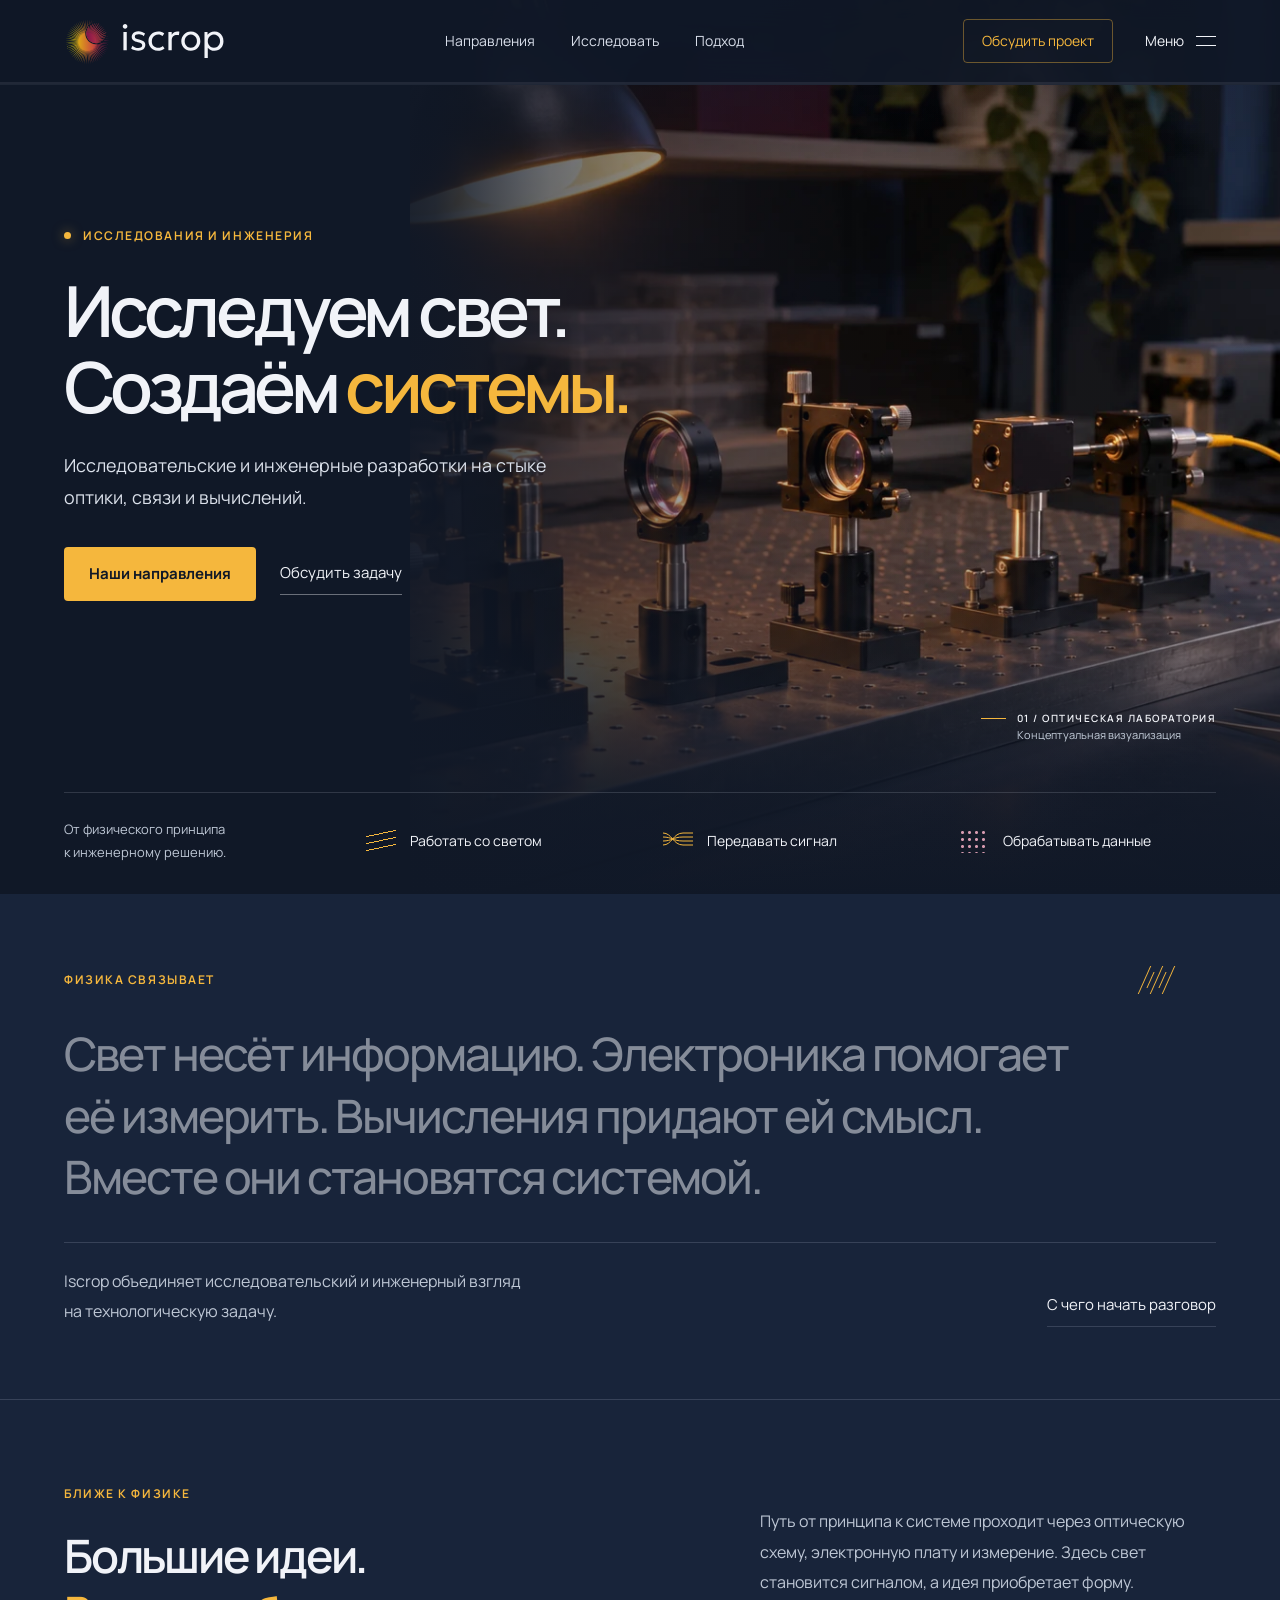
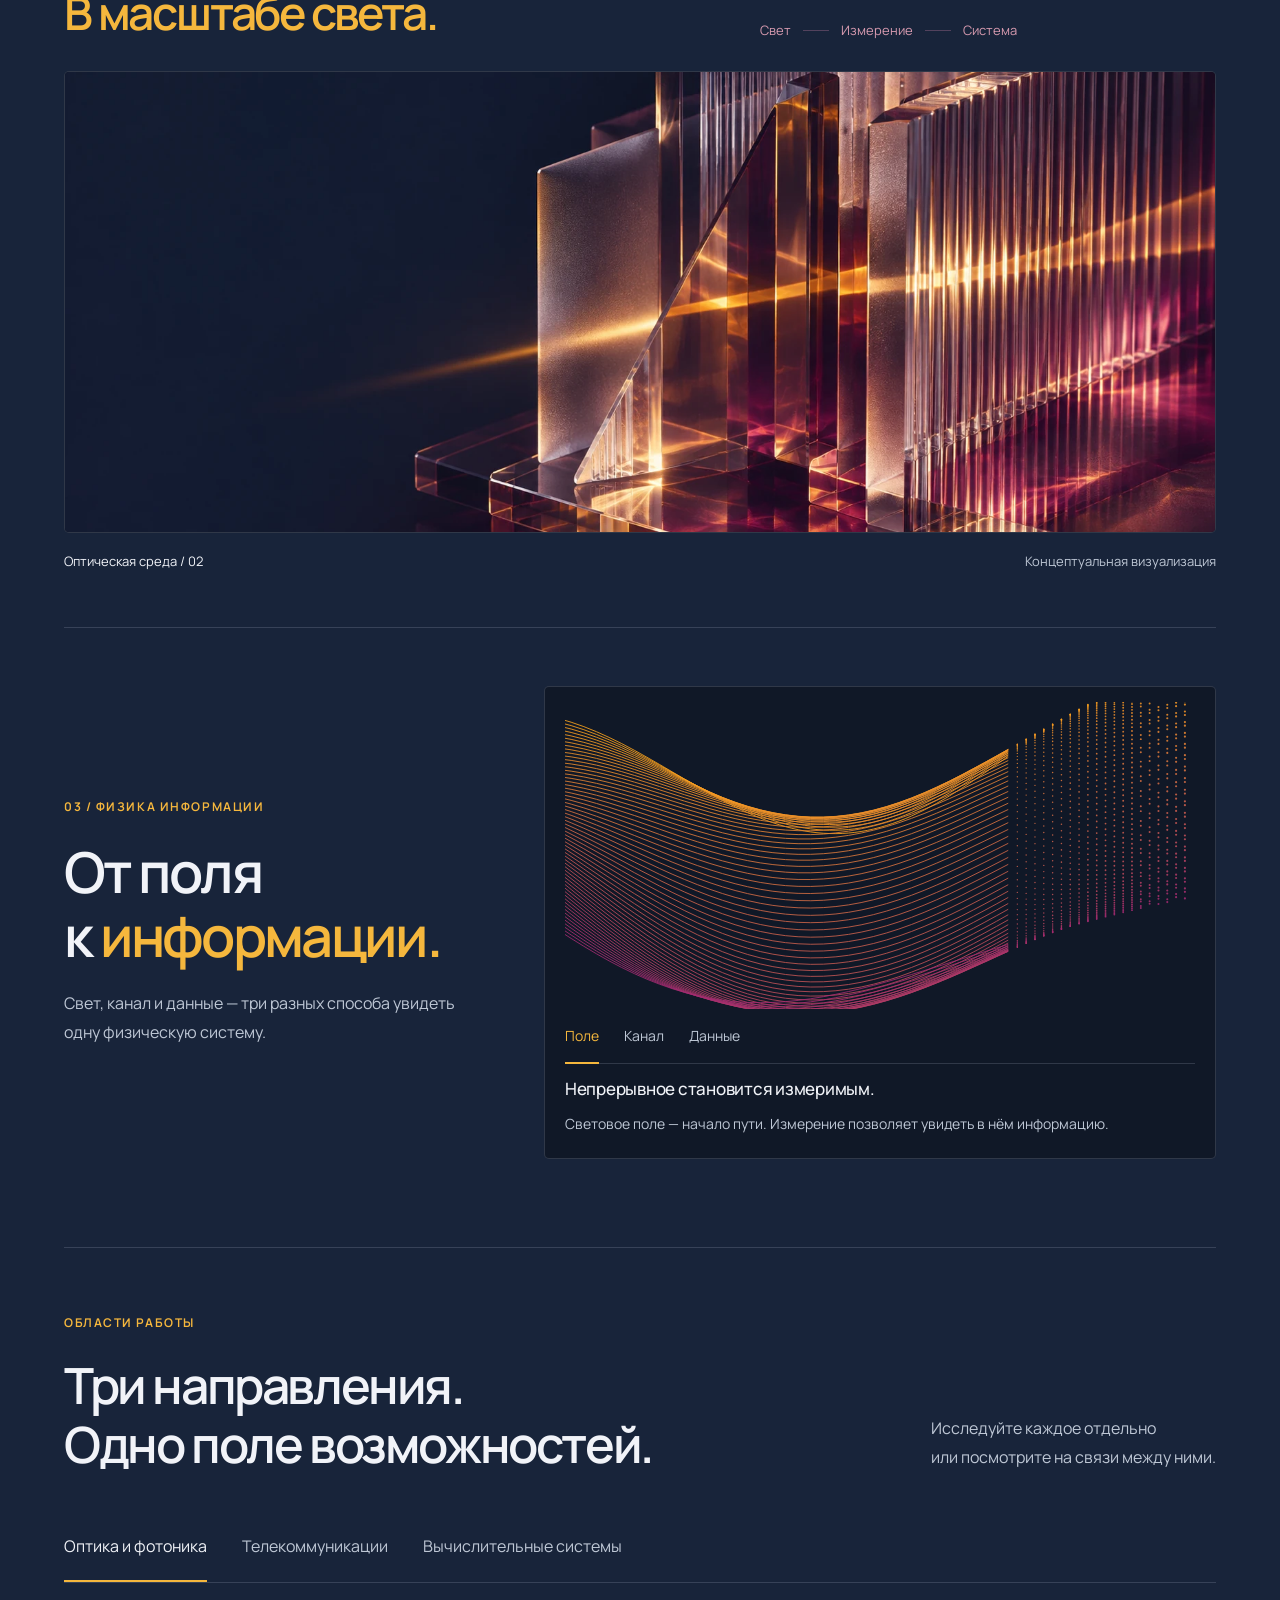
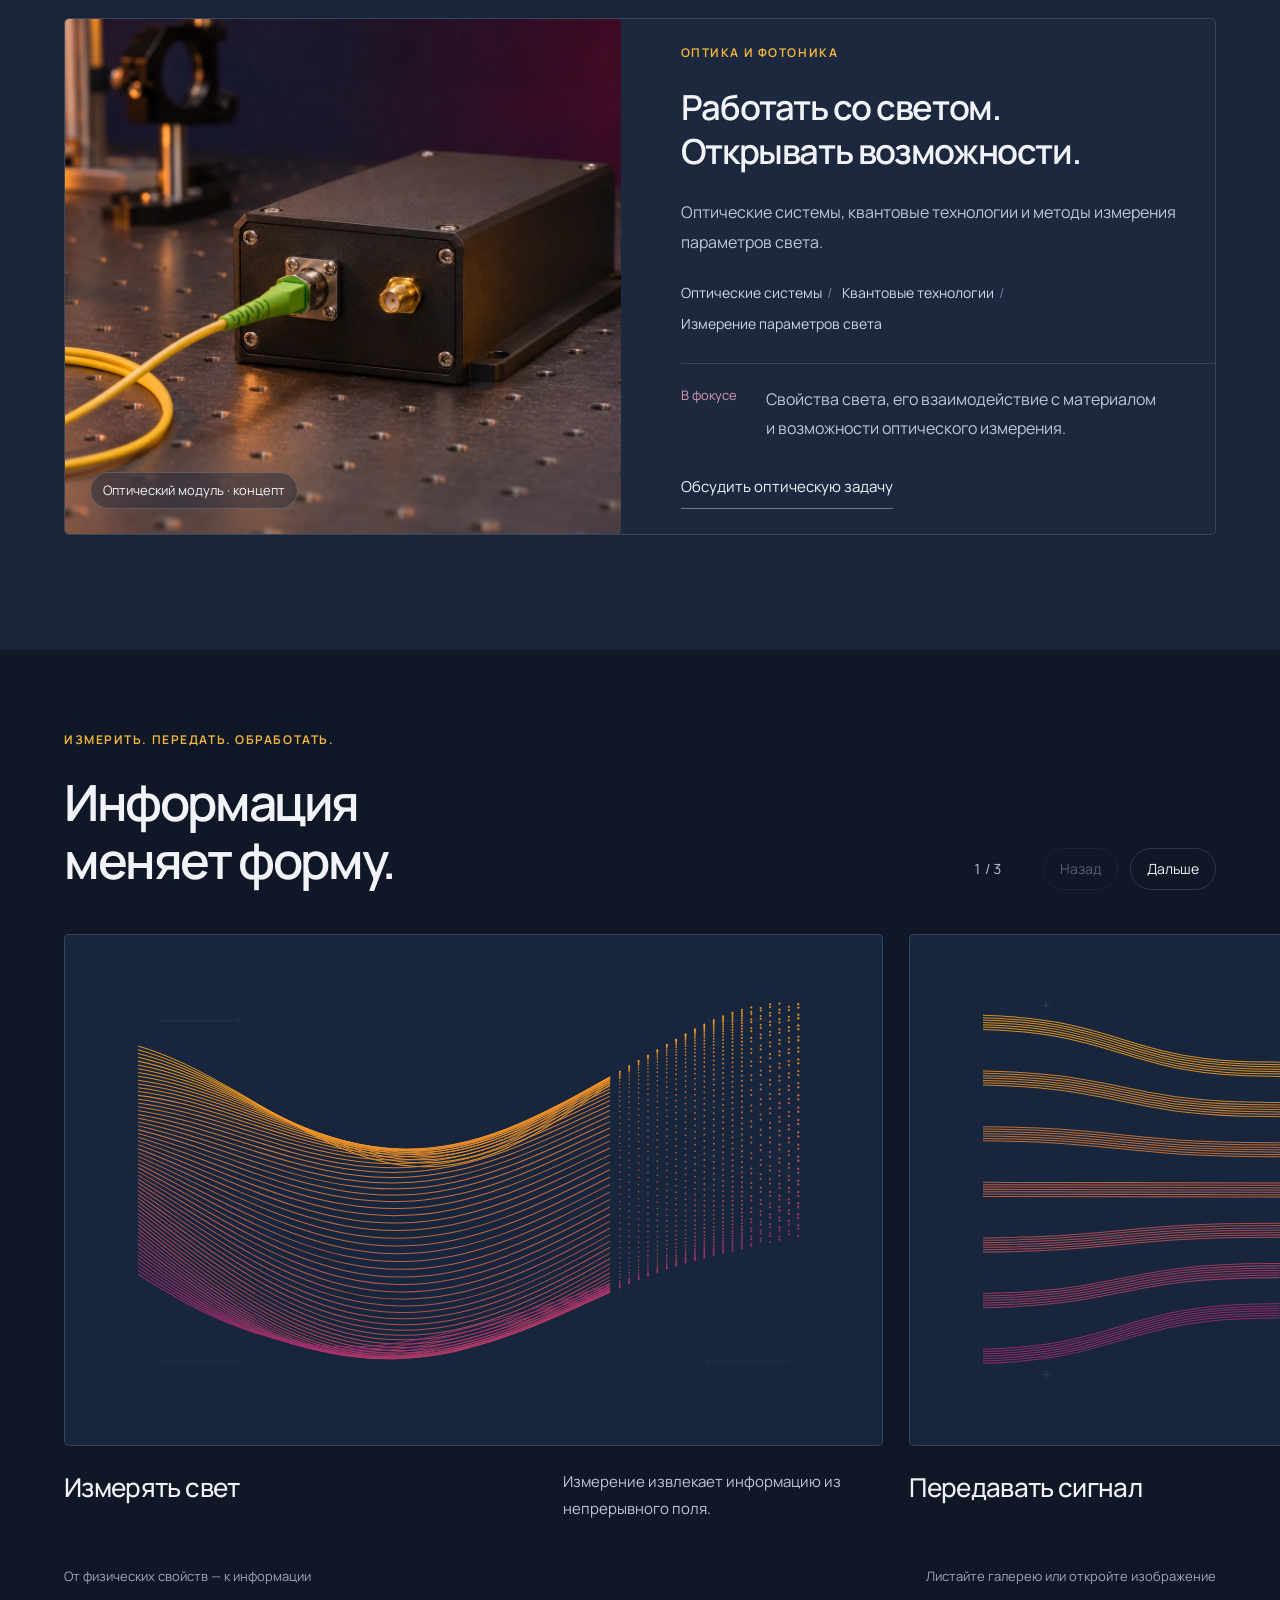
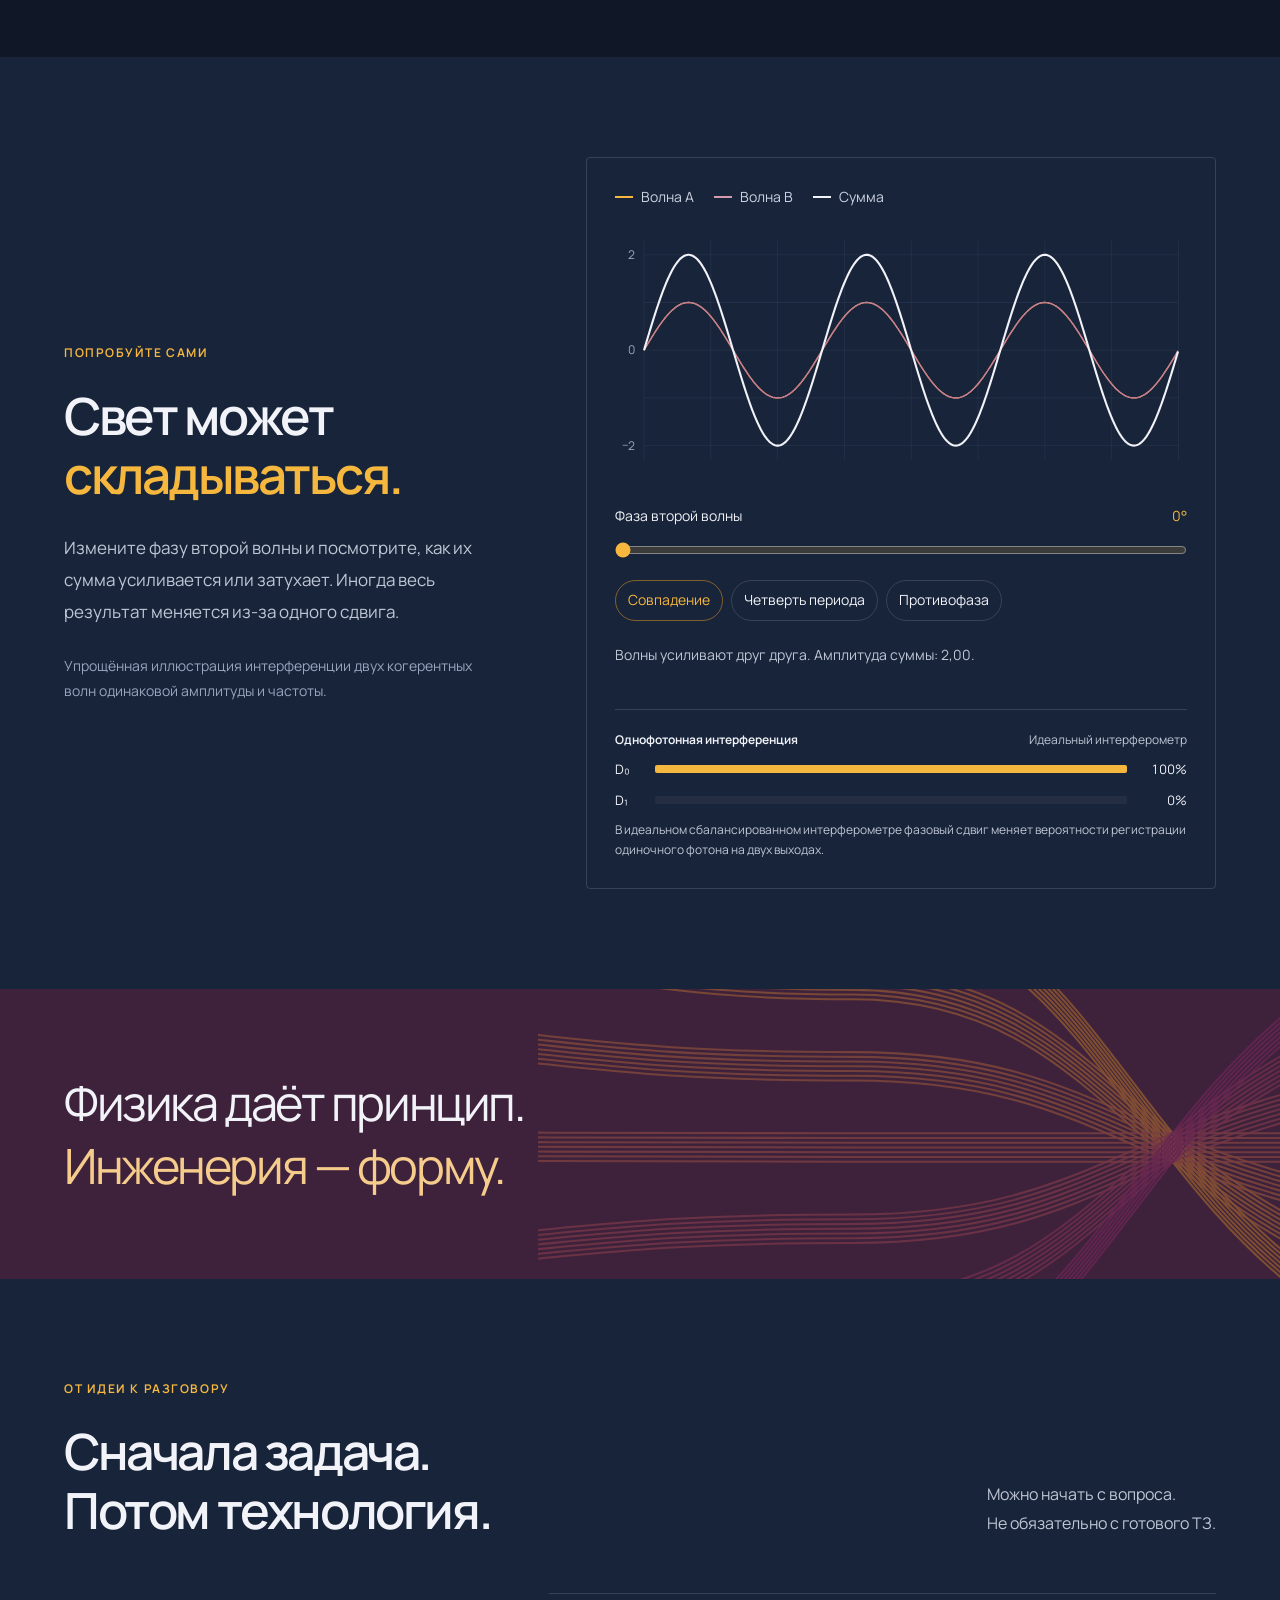
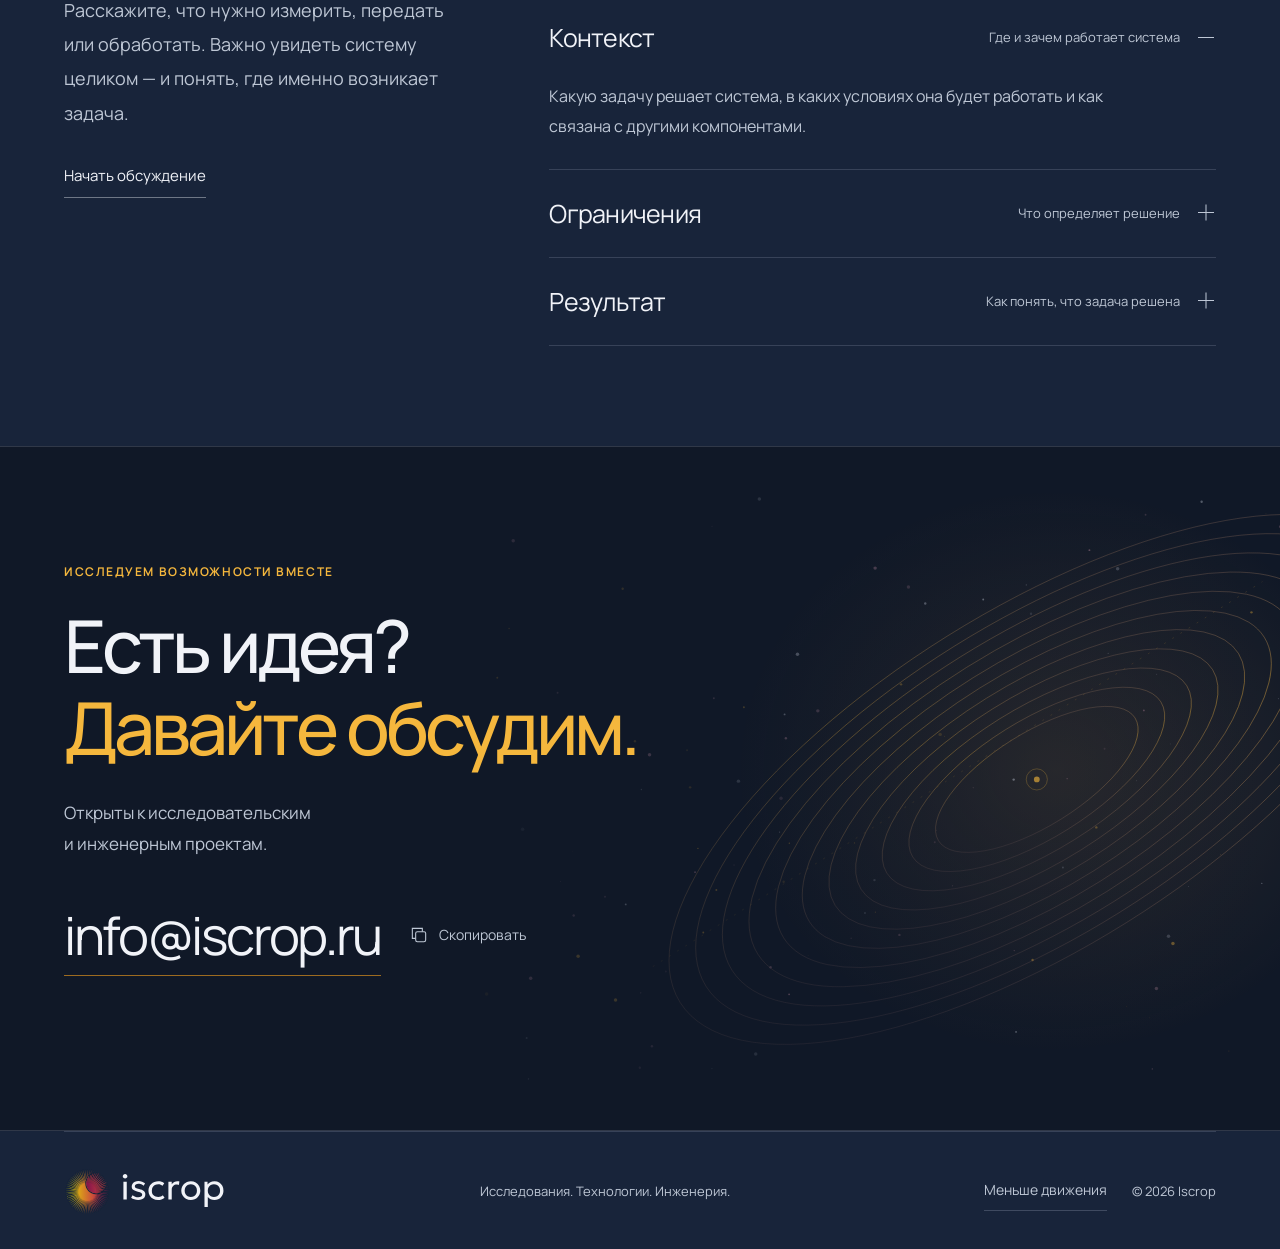
==== commit d5d3f2dd: "Redesign Iscrop around atmospheric optics laboratory and quantum interference" ====
--- a/index.html
+++ b/index.html
@@ -9,25 +9,25 @@
 <meta content="website" property="og:type"/><meta content="ru_RU" property="og:locale"/>
 <meta content="Iscrop — исследуем свет, создаём системы" property="og:title"/>
 <meta content="Исследуем физические принципы. Соединяем оптику, электронику и данные." property="og:description"/>
-<meta content="https://iscrop.ru/" property="og:url"/><meta content="https://iscrop.ru/assets/social-card-v4.png" property="og:image"/>
+<meta content="https://iscrop.ru/" property="og:url"/><meta content="https://iscrop.ru/assets/social-card-v5.png" property="og:image"/>
 <link href="https://iscrop.ru/" rel="canonical"/>
-<link href="assets/iscrop-symbol.svg" rel="icon" type="image/svg+xml"/>
+<link href="assets/iscrop-favicon.svg?v=20261125" rel="icon" type="image/svg+xml"/>
 <link as="font" crossorigin="" href="assets/fonts/manrope-variable.ttf" rel="preload" type="font/ttf"/>
-<link href="style.css?v=20261119d" rel="stylesheet"/>
+<link href="style.css?v=20261125a" rel="stylesheet"/>
 <title>Iscrop — исследуем свет, создаём системы</title>
 <noscript><style>.direction-panel[hidden]{display:grid!important;margin-top:24px}.reveal{opacity:1!important;transform:none!important}.manifesto-word{opacity:1!important}</style></noscript>
 </head>
 <body>
 <a class="skip-link" href="#main">Перейти к содержанию</a>
 <header class="site-header"><div class="header-inner wrap">
-<a aria-label="Iscrop — на главную" class="brand" href="#top"><img alt="" height="44" src="assets/iscrop-symbol.svg" width="44"/><span>iscrop</span></a>
+<a aria-label="Iscrop — на главную" class="brand" href="#top"><img class="brand-symbol" alt="" src="assets/iscrop-symbol-2026.svg" width="48" height="48"/><img class="brand-wordmark" alt="Iscrop" src="assets/iscrop-wordmark-2026.svg" width="105" height="37"/></a>
 <nav aria-label="Основная навигация" class="desktop-nav"><a href="#directions">Направления</a><a href="#explore">Исследовать</a><a href="#approach">Подход</a></nav>
 <div class="header-actions"><a class="header-contact" href="#contact">Обсудить проект</a><button aria-controls="site-menu" aria-haspopup="dialog" class="menu-button" type="button"><span>Меню</span><span aria-hidden="true" class="menu-mark"></span></button></div>
 </div><div aria-hidden="true" class="reading-progress"><span></span></div></header>
 <main id="main">
-<section aria-labelledby="hero-title" class="hero" id="top"><div class="hero-layout wrap"><div class="hero-content"><p class="eyebrow hero-eyebrow">Фотоника. Электроника. Данные.</p><h1 id="hero-title"><span>Исследуем свет.</span><span class="accent">Создаём системы.</span></h1><p class="lead">Исследовательские и инженерные разработки<br class="desktop-break"/> на стыке оптики, связи и вычислений.</p><div class="hero-actions"><a class="button primary magnetic" href="#directions">Наши направления</a><a class="text-link" href="#contact">Обсудить задачу</a></div></div><figure class="hero-study"><div class="hero-image"><picture><source media="(max-width:800px)" srcset="assets/field-study-mobile-v4.svg"/><img alt="Непрерывные янтарные и сливовые линии переходят в дискретные точки" fetchpriority="high" height="700" id="hero-study-image" src="assets/field-study-v4.svg" width="1000"/></picture></div><figcaption><div aria-label="Состояния информации" class="study-switch" role="tablist"><button aria-controls="hero-study-panel" aria-selected="true" data-study="0" id="study-field" role="tab" type="button">Поле</button><button aria-controls="hero-study-panel" aria-selected="false" data-study="1" id="study-channel" role="tab" tabindex="-1" type="button">Канал</button><button aria-controls="hero-study-panel" aria-selected="false" data-study="2" id="study-data" role="tab" tabindex="-1" type="button">Данные</button></div><div aria-labelledby="study-field" id="hero-study-panel" role="tabpanel"><h2 id="hero-study-title">Непрерывное становится измеримым.</h2><p id="hero-study-description">Световое поле — начало пути. Измерение позволяет увидеть в нём информацию.</p></div></figcaption></figure></div><div class="hero-index wrap"><p>От физического принципа<br/>к инженерному решению.</p><nav aria-label="Исследовать возможности"><a data-direction="0" href="#directions"><span aria-hidden="true" class="index-glyph glyph-field"></span>Работать со светом</a><a data-direction="1" href="#directions"><span aria-hidden="true" class="index-glyph glyph-channel"><svg fill="none" height="24" stroke="currentColor" stroke-width="1" viewBox="0 0 32 24" width="32"><path d="M0 4C9 4 10 16 20 16H32M0 8C9 8 10 12 20 12H32M0 12C9 12 10 8 20 8H32M0 16C9 16 10 4 20 4H32"></path></svg></span>Передавать сигнал</a><a data-direction="2" href="#directions"><span aria-hidden="true" class="index-glyph glyph-data"></span>Обрабатывать данные</a></nav></div></section>
+<section aria-labelledby="hero-title" class="hero" id="top"><div class="hero-photo" aria-hidden="true"></div><div class="hero-layout wrap"><div class="hero-content"><p class="eyebrow hero-eyebrow"><span class="status-light" aria-hidden="true"></span> Исследования и инженерия</p><h1 id="hero-title"><span>Исследуем свет.</span><span>Создаём <em>системы.</em></span></h1><p class="lead">Исследовательские и инженерные разработки<br class="desktop-break"/> на стыке оптики, связи и вычислений.</p><div class="hero-actions"><a class="button primary magnetic" href="#directions">Наши направления</a><a class="text-link" href="#contact">Обсудить задачу</a></div></div><div class="hero-photo-caption"><span class="caption-rule"></span><div>01 / ОПТИЧЕСКАЯ ЛАБОРАТОРИЯ<br/><small>Концептуальная визуализация</small></div></div></div><div class="hero-index wrap"><p>От физического принципа<br/>к инженерному решению.</p><nav aria-label="Исследовать возможности"><a data-direction="0" href="#directions"><span aria-hidden="true" class="index-glyph glyph-field"></span>Работать со светом</a><a data-direction="1" href="#directions"><span aria-hidden="true" class="index-glyph glyph-channel"><svg fill="none" height="24" stroke="currentColor" stroke-width="1" viewBox="0 0 32 24" width="32"><path d="M0 4C9 4 10 16 20 16H32M0 8C9 8 10 12 20 12H32M0 12C9 12 10 8 20 8H32M0 16C9 16 10 4 20 4H32"></path></svg></span>Передавать сигнал</a><a data-direction="2" href="#directions"><span aria-hidden="true" class="index-glyph glyph-data"></span>Обрабатывать данные</a></nav></div></section>
 <div class="manifesto-band"><section aria-labelledby="about-title" class="manifesto section wrap" id="about"><div class="manifesto-label"><p class="eyebrow">Физика связывает</p><span aria-hidden="true" class="field-glyph"><i></i><i></i><i></i><i></i><i></i></span></div><h2 class="manifesto-text" data-word-reveal="" id="about-title">Свет несёт информацию. Электроника помогает её измерить. Вычисления придают ей смысл. Вместе они становятся системой.</h2><div class="manifesto-bottom"><p>Iscrop объединяет исследовательский и инженерный взгляд на технологическую задачу.</p><a class="text-link" href="#approach">С чего начать разговор</a></div></section></div>
-<section aria-labelledby="lab-scene-title" class="lab-scene section wrap" id="laboratory"><div class="lab-scene-header"><div class="lab-scene-heading"><p class="eyebrow">Ближе к физике</p><h2 id="lab-scene-title">Большие идеи.<br/><span>Масштаб рабочего стола.</span></h2></div><div class="lab-scene-copy reveal"><p>Путь от принципа к системе проходит через оптическую схему, электронную плату и измерение. Здесь свет становится сигналом, а идея приобретает форму.</p><div class="lab-scene-tags"><span>Свет</span><i aria-hidden="true"></i><span>Измерение</span><i aria-hidden="true"></i><span>Система</span></div></div></div><figure class="lab-scene-figure"><button aria-label="Открыть концептуальное изображение лаборатории" class="image-zoom" data-zoom="0" type="button"><img alt="Концептуальная фотография: оптический стол с линзами, тёплой рабочей лампой и измерительным оборудованием" height="941" loading="lazy" src="assets/laboratory-concept-v3.webp" width="1672"/><span aria-hidden="true" class="image-open">Открыть</span></button><figcaption><span>Лабораторная среда</span><span>Концептуальная визуализация</span></figcaption></figure></section><section aria-labelledby="directions-title" class="directions section wrap" id="directions"><div class="section-heading reveal"><div><p class="eyebrow">Области работы</p><h2 id="directions-title">Три направления.<br/>Одно поле возможностей.</h2></div><p class="heading-note">Исследуйте каждое отдельно<br/>или посмотрите на связи между ними.</p></div>
+<section aria-labelledby="lab-scene-title" class="lab-scene section wrap" id="laboratory"><div class="lab-scene-header"><div class="lab-scene-heading"><p class="eyebrow">Ближе к физике</p><h2 id="lab-scene-title">Большие идеи.<br/><span>В масштабе света.</span></h2></div><div class="lab-scene-copy reveal"><p>Путь от принципа к системе проходит через оптическую схему, электронную плату и измерение. Здесь свет становится сигналом, а идея приобретает форму.</p><div class="lab-scene-tags"><span>Свет</span><i aria-hidden="true"></i><span>Измерение</span><i aria-hidden="true"></i><span>Система</span></div></div></div><figure class="lab-scene-figure"><button aria-label="Открыть концептуальное изображение оптического элемента" class="image-zoom" data-zoom="0" type="button"><img alt="Концептуальная визуализация преломления света в оптических элементах" height="941" loading="lazy" src="assets/hero-optical-v2.webp" width="1672"/><span aria-hidden="true" class="image-open">Открыть</span></button><figcaption><span>Оптическая среда / 02</span><span>Концептуальная визуализация</span></figcaption></figure></section><section class="field-section wrap section" aria-labelledby="field-title"><div class="field-copy"><p class="eyebrow">03 / Физика информации</p><h2 id="field-title">От поля<br/>к <em>информации.</em></h2><p>Свет, канал и данные — три разных способа увидеть одну физическую систему.</p></div><figure class="hero-study"><div class="hero-image"><picture><source media="(max-width:800px)" srcset="assets/field-study-mobile-v4.svg"/><img alt="Непрерывные янтарные и сливовые линии переходят в дискретные точки" fetchpriority="high" height="700" id="hero-study-image" src="assets/field-study-v4.svg" width="1000"/></picture></div><figcaption><div aria-label="Состояния информации" class="study-switch" role="tablist"><button aria-controls="hero-study-panel" aria-selected="true" data-study="0" id="study-field" role="tab" type="button">Поле</button><button aria-controls="hero-study-panel" aria-selected="false" data-study="1" id="study-channel" role="tab" tabindex="-1" type="button">Канал</button><button aria-controls="hero-study-panel" aria-selected="false" data-study="2" id="study-data" role="tab" tabindex="-1" type="button">Данные</button></div><div aria-labelledby="study-field" id="hero-study-panel" role="tabpanel"><h2 id="hero-study-title">Непрерывное становится измеримым.</h2><p id="hero-study-description">Световое поле — начало пути. Измерение позволяет увидеть в нём информацию.</p></div></figcaption></figure></section><section aria-labelledby="directions-title" class="directions section wrap" id="directions"><div class="section-heading reveal"><div><p class="eyebrow">Области работы</p><h2 id="directions-title">Три направления.<br/>Одно поле возможностей.</h2></div><p class="heading-note">Исследуйте каждое отдельно<br/>или посмотрите на связи между ними.</p></div>
 <div aria-label="Направления разработки" class="direction-tabs" role="tablist"><button aria-controls="panel-photonics" aria-selected="true" id="tab-photonics" role="tab" type="button">Оптика и фотоника</button><button aria-controls="panel-telecom" aria-selected="false" id="tab-telecom" role="tab" tabindex="-1" type="button">Телекоммуникации</button><button aria-controls="panel-computing" aria-selected="false" id="tab-computing" role="tab" tabindex="-1" type="button">Вычислительные системы</button></div>
 <article aria-labelledby="tab-photonics" class="direction-panel" id="panel-photonics" role="tabpanel"><button aria-label="Открыть концепт оптического модуля" class="panel-image image-zoom" data-zoom="1" type="button"><img alt="Концептуальная фотография оптического модуля с волоконным и коаксиальным разъёмами" height="1086" loading="lazy" src="assets/optical-module-concept-v3.webp" width="1448"/><span class="image-chip">Оптический модуль · концепт</span><span aria-hidden="true" class="image-open">Открыть</span></button><div class="panel-copy"><p class="eyebrow">Оптика и фотоника</p><h3>Работать со светом.<br/>Открывать возможности.</h3><p>Оптические системы, квантовые технологии и методы измерения параметров света.</p><ul class="topic-list"><li>Оптические системы</li><li>Квантовые технологии</li><li>Измерение параметров света</li></ul><div class="panel-detail"><span>В фокусе</span><p>Свойства света, его взаимодействие с материалом и возможности оптического измерения.</p></div><a class="text-link" href="#contact">Обсудить оптическую задачу</a></div></article>
 <article aria-labelledby="tab-telecom" class="direction-panel" hidden="" id="panel-telecom" role="tabpanel"><button aria-label="Открыть визуальный этюд сигнала" class="panel-image image-zoom signal-visual" data-zoom="4" type="button"><picture><source media="(max-width:540px)" srcset="assets/channel-study-mobile-v4.svg"/><img alt="Семь групп янтарных и сливовых трасс проходят через общую область и расходятся" height="700" loading="lazy" src="assets/channel-study-v4.svg" width="1000"/></picture><span class="image-chip">Сигнал связывает систему</span><span aria-hidden="true" class="image-open">Открыть</span></button><div class="panel-copy"><p class="eyebrow">Телекоммуникации</p><h3>Соединять элементы.<br/>Передавать дальше.</h3><p>Волоконно-оптические сети, передача данных и коммуникационное оборудование.</p><ul class="topic-list"><li>Волоконно-оптические сети</li><li>Передача данных</li><li>Оборудование связи</li></ul><div class="panel-detail"><span>В фокусе</span><p>Путь сигнала между частями системы: от физического канала до передаваемой информации.</p></div><a class="text-link" href="#contact">Обсудить задачу связи</a></div></article>
@@ -36,15 +36,15 @@
 <section aria-labelledby="studies-title" class="visual-studies section" id="explore"><div class="section-heading wrap reveal"><div><p class="eyebrow">Измерить. Передать. Обработать.</p><h2 id="studies-title">Информация<br/>меняет форму.</h2></div><div class="gallery-controls"><span aria-live="polite" class="gallery-count" id="gallery-count">1 / 3</span><button aria-label="Предыдущий этюд" class="small-button" disabled="" id="gallery-prev" type="button">Назад</button><button aria-label="Следующий этюд" class="small-button" id="gallery-next" type="button">Дальше</button></div></div>
 <div aria-label="Галерея графических интерпретаций: поле, канал и данные" class="gallery-track" role="region" tabindex="0"><figure class="gallery-slide"><button aria-label="Открыть этюд «Поле»" class="image-zoom gallery-image" data-zoom="3" type="button"><picture><source media="(max-width:540px)" srcset="assets/field-study-mobile-v4.svg"/><img alt="Непрерывные янтарные и сливовые линии переходят в дискретные точки" height="700" loading="lazy" src="assets/field-study-v4.svg" width="1000"/></picture><span aria-hidden="true" class="image-open">Открыть</span></button><figcaption><h3>Измерять свет</h3><p>Измерение извлекает информацию из непрерывного поля.</p></figcaption></figure><figure class="gallery-slide"><button aria-label="Открыть этюд «Канал»" class="image-zoom gallery-image" data-zoom="4" type="button"><picture><source media="(max-width:540px)" srcset="assets/channel-study-mobile-v4.svg"/><img alt="Семь групп янтарных и сливовых трасс проходят через общую область и расходятся" height="700" loading="lazy" src="assets/channel-study-v4.svg" width="1000"/></picture><span aria-hidden="true" class="image-open">Открыть</span></button><figcaption><h3>Передавать сигнал</h3><p>Физический канал связывает разные части системы.</p></figcaption></figure><figure class="gallery-slide"><button aria-label="Открыть этюд «Данные»" class="image-zoom gallery-image" data-zoom="5" type="button"><picture><source media="(max-width:540px)" srcset="assets/data-study-mobile-v4.svg"/><img alt="Из регулярного поля точек возникает волновой узор" height="700" loading="lazy" src="assets/data-study-v4.svg" width="1000"/></picture><span aria-hidden="true" class="image-open">Открыть</span></button><figcaption><h3>Обрабатывать данные</h3><p>Цифровая обработка работает с дискретными отсчётами.</p></figcaption></figure></div><div class="gallery-footnote wrap"><span>От физических свойств — к информации</span><span class="desktop-only">Листайте галерею или откройте изображение</span></div>
 </section>
-<section aria-labelledby="wave-title" class="wave-lab section wrap"><div class="wave-copy reveal"><p class="eyebrow">Попробуйте сами</p><h2 id="wave-title">Свет может<br/><span>складываться.</span></h2><p>Измените фазу второй волны и посмотрите, как их сумма усиливается или затухает. Иногда весь результат меняется из-за одного сдвига.</p><p class="lab-note">Упрощённая иллюстрация интерференции двух когерентных волн одинаковой амплитуды и частоты.</p></div><div class="wave-experiment"><div class="wave-legend"><span><i class="legend-a"></i>Волна A</span><span><i class="legend-b"></i>Волна B</span><span><i class="legend-sum"></i>Сумма</span></div><canvas aria-label="Две волны и их сумма. Для изменения используйте регулятор фазы ниже." height="450" id="wave-canvas" role="img" width="900"></canvas><div class="phase-label"><label for="phase-control">Фаза второй волны</label><output for="phase-control" id="phase-value">0°</output></div><input aria-describedby="wave-state" id="phase-control" max="360" min="0" step="1" type="range" value="0"/><div class="phase-presets"><button class="small-button" data-phase="0" type="button">Совпадение</button><button class="small-button" data-phase="90" type="button">Четверть периода</button><button class="small-button" data-phase="180" type="button">Противофаза</button></div><p aria-live="polite" class="wave-state" id="wave-state">Волны усиливают друг друга. Амплитуда суммы: 2,00.</p></div></section>
+<section aria-labelledby="wave-title" class="wave-lab section wrap"><div class="wave-copy reveal"><p class="eyebrow">Попробуйте сами</p><h2 id="wave-title">Свет может<br/><span>складываться.</span></h2><p>Измените фазу второй волны и посмотрите, как их сумма усиливается или затухает. Иногда весь результат меняется из-за одного сдвига.</p><p class="lab-note">Упрощённая иллюстрация интерференции двух когерентных волн одинаковой амплитуды и частоты.</p></div><div class="wave-experiment"><div class="wave-legend"><span><i class="legend-a"></i>Волна A</span><span><i class="legend-b"></i>Волна B</span><span><i class="legend-sum"></i>Сумма</span></div><canvas aria-label="Две волны и их сумма. Для изменения используйте регулятор фазы ниже." height="450" id="wave-canvas" role="img" width="900"></canvas><div class="phase-label"><label for="phase-control">Фаза второй волны</label><output for="phase-control" id="phase-value">0°</output></div><input aria-describedby="wave-state" id="phase-control" max="360" min="0" step="1" type="range" value="0"/><div class="phase-presets"><button class="small-button" data-phase="0" type="button">Совпадение</button><button class="small-button" data-phase="90" type="button">Четверть периода</button><button class="small-button" data-phase="180" type="button">Противофаза</button></div><p aria-live="polite" class="wave-state" id="wave-state">Волны усиливают друг друга. Амплитуда суммы: 2,00.</p><div class="quantum-readout"><div class="quantum-head"><span>Однофотонная интерференция</span><span>Идеальный интерферометр</span></div><div class="detector-row"><span>D₀</span><div class="detector-track"><div id="detector-a" style="width:100%"></div></div><output id="detector-a-value">100%</output></div><div class="detector-row"><span>D₁</span><div class="detector-track"><div id="detector-b" style="width:0%"></div></div><output id="detector-b-value">0%</output></div><p>В идеальном сбалансированном интерферометре фазовый сдвиг меняет вероятности регистрации одиночного фотона на двух выходах.</p></div></div></section>
 <section aria-label="Свет, материя и информация" class="lens-banner"><img alt="" data-scroll-image="" height="480" loading="lazy" src="assets/signal-ribbon-v4.svg" width="1600"/><div aria-hidden="true" class="lens-banner-shade"></div><p class="wrap reveal">Физика даёт принцип.<br/><span>Инженерия — форму.</span></p></section>
 <section aria-labelledby="approach-title" class="approach section wrap" id="approach"><div class="section-heading reveal"><div><p class="eyebrow">От идеи к разговору</p><h2 id="approach-title">Сначала задача.<br/>Потом технология.</h2></div><p class="heading-note">Можно начать с вопроса.<br/>Не обязательно с готового ТЗ.</p></div><div class="approach-layout"><div class="approach-intro"><p>Расскажите, что нужно измерить, передать или обработать. Важно увидеть систему целиком — и понять, где именно возникает задача.</p><a class="text-link" href="#contact">Начать обсуждение</a></div><div class="approach-rows"><details open=""><summary><span>Контекст</span><span class="summary-note">Где и зачем работает система</span><span aria-hidden="true" class="expand-mark"></span></summary><p>Какую задачу решает система, в каких условиях она будет работать и как связана с другими компонентами.</p></details><details><summary><span>Ограничения</span><span class="summary-note">Что определяет решение</span><span aria-hidden="true" class="expand-mark"></span></summary><p>Ключевые параметры, условия работы, совместимость и требования к обработке или передаче данных. Если есть схема или измерения, их можно приложить к письму.</p></details><details><summary><span>Результат</span><span class="summary-note">Как понять, что задача решена</span><span aria-hidden="true" class="expand-mark"></span></summary><p>Какой результат вы ожидаете и по каким признакам его можно оценить. Для первого разговора достаточно краткого описания.</p></details></div></div></section>
-<section class="contact section" id="contact"><div aria-hidden="true" class="contact-art"><picture><source media="(max-width:540px)" srcset="assets/data-study-mobile-v4.svg"/><img alt="" height="700" loading="lazy" src="assets/data-study-v4.svg" width="1000"/></picture></div><div class="contact-inner wrap"><p class="eyebrow">Исследуем возможности вместе</p><h2>Есть идея?<br/><span>Давайте обсудим.</span></h2><p>Открыты к исследовательским<br class="desktop-break"/> и инженерным проектам.</p><div class="email-row"><a class="contact-email magnetic" href="mailto:info@iscrop.ru">info@iscrop.ru</a><button aria-label="Скопировать адрес info@iscrop.ru" class="copy-email" id="copy-email" type="button"><svg aria-hidden="true" fill="none" height="20" stroke="currentColor" stroke-width="1.3" viewBox="0 0 24 24" width="20"><rect height="12" rx="2" width="12" x="8" y="8"></rect><path d="M16 8V4H4V16H8"></path></svg><span id="copy-label">Скопировать</span></button></div><span aria-live="polite" class="copy-status" role="status"></span></div></section>
+<section class="contact section" id="contact"><div aria-hidden="true" class="contact-art"><img alt="" src="assets/phase-frontiers.svg" width="1000" height="650" loading="lazy"/></div><div class="contact-inner wrap"><p class="eyebrow">Исследуем возможности вместе</p><h2>Есть идея?<br/><span>Давайте обсудим.</span></h2><p>Открыты к исследовательским<br class="desktop-break"/> и инженерным проектам.</p><div class="email-row"><a class="contact-email magnetic" href="mailto:info@iscrop.ru">info@iscrop.ru</a><button aria-label="Скопировать адрес info@iscrop.ru" class="copy-email" id="copy-email" type="button"><svg aria-hidden="true" fill="none" height="20" stroke="currentColor" stroke-width="1.3" viewBox="0 0 24 24" width="20"><rect height="12" rx="2" width="12" x="8" y="8"></rect><path d="M16 8V4H4V16H8"></path></svg><span id="copy-label">Скопировать</span></button></div><span aria-live="polite" class="copy-status" role="status"></span></div></section>
 </main>
-<footer class="site-footer wrap"><a aria-label="Iscrop — в начало страницы" class="brand" href="#top"><img alt="" height="34" src="assets/iscrop-symbol.svg" width="34"/><span>iscrop</span></a><p>Исследования. Технологии. Инженерия.</p><div class="footer-tools"><button aria-pressed="false" class="motion-toggle" type="button">Меньше движения</button><span>© 2026 Iscrop</span></div></footer>
+<footer class="site-footer wrap"><a aria-label="Iscrop — в начало страницы" class="brand" href="#top"><img class="brand-symbol" alt="" src="assets/iscrop-symbol-2026.svg" width="48" height="48"/><img class="brand-wordmark" alt="Iscrop" src="assets/iscrop-wordmark-2026.svg" width="105" height="37"/></a><p>Исследования. Технологии. Инженерия.</p><div class="footer-tools"><button aria-pressed="false" class="motion-toggle" type="button">Меньше движения</button><span>© 2026 Iscrop</span></div></footer>
 <dialog aria-labelledby="menu-title" class="menu-dialog" id="site-menu"><div class="dialog-top wrap"><span class="dialog-brand" id="menu-title">iscrop</span><button class="close-dialog" data-close="" type="button">Закрыть<span aria-hidden="true" class="close-mark"></span></button></div><div class="menu-dialog-content wrap"><nav aria-label="Разделы сайта"><a href="#directions">Направления<span>Фотоника, связь, вычисления</span></a><a href="#explore">Исследовать<span>Лаборатория, устройства, сигнал</span></a><a href="#approach">Подход<span>Начинаем с задачи</span></a><a href="#contact">На связи<span>Обсудим вашу идею</span></a></nav><div class="menu-bottom"><a href="mailto:info@iscrop.ru">info@iscrop.ru</a><button aria-pressed="false" class="motion-toggle" type="button">Меньше движения</button></div></div></dialog>
-<dialog aria-labelledby="viewer-title" class="image-dialog" id="image-viewer"><div class="viewer-toolbar"><div><h2 id="viewer-title">Лабораторная среда</h2><span id="viewer-count">1 / 6</span></div><button class="close-dialog" data-close="" type="button">Закрыть<span aria-hidden="true" class="close-mark"></span></button></div><div class="viewer-image-wrap"><img alt="Концептуальная фотография оптической лаборатории в тёплом вечернем свете" height="941" id="viewer-image" src="assets/laboratory-concept-v3.webp" width="1672"/></div><div class="viewer-footer"><button class="small-button" id="viewer-prev" type="button">Предыдущий</button><p id="viewer-description">Оптическая схема, рабочий свет и пространство для эксперимента. Концептуальная визуализация.</p><button class="small-button" id="viewer-next" type="button">Следующий</button></div></dialog>
+<dialog aria-labelledby="viewer-title" class="image-dialog" id="image-viewer"><div class="viewer-toolbar"><div><h2 id="viewer-title">Оптическая среда</h2><span id="viewer-count">1 / 6</span></div><button class="close-dialog" data-close="" type="button">Закрыть<span aria-hidden="true" class="close-mark"></span></button></div><div class="viewer-image-wrap"><img alt="Концептуальная фотография оптической лаборатории в тёплом вечернем свете" height="941" id="viewer-image" src="assets/laboratory-concept-v3.webp" width="1672"/></div><div class="viewer-footer"><button class="small-button" id="viewer-prev" type="button">Предыдущий</button><p id="viewer-description">Свет в оптической среде. Концептуальная визуализация.</p><button class="small-button" id="viewer-next" type="button">Следующий</button></div></dialog>
 <div aria-hidden="true" class="image-cursor"><span>Открыть</span></div>
-<script defer="" src="site.js?v=20261119d"></script>
+<script defer="" src="site.js?v=20261125a"></script>
 </body>
 </html>
--- a/style.css
+++ b/style.css
@@ -115,3 +115,90 @@
 .gallery-image:hover picture img{transform:scale(1.035)}
 .signal-visual picture img{width:100%;height:100%;object-fit:contain;padding:25px;transition:transform .8s cubic-bezier(.2,.7,.2,1)}
 @media(max-width:540px){.gallery-image picture img{padding:8px}.hero-study figcaption p{font-size:15px}.hero-study h2{font-size:17px}}
+
+/* Iscrop / laboratory at dusk — brand-led editorial design */
+:root{--bg:#18243a;--deep:#101827;--panel:#202d43;--text:#f1f3f8;--muted:#bec7d5;--gold:#f5b73d;--plum:#7f134d;--mauve:#d69aaf;--line:rgba(215,224,240,.16);--content:1320px}
+body{background:var(--bg)}
+.site-header{background:rgba(16,24,39,.9);backdrop-filter:blur(16px);border-bottom:1px solid #dce4f212}
+.site-header.scrolled{background:rgba(16,24,39,.96);backdrop-filter:blur(16px)}
+.header-inner{min-height:82px}
+.brand{gap:9px}
+.brand img.brand-symbol{width:47px;height:47px;object-fit:contain}
+.brand img.brand-wordmark{width:105px;height:auto;object-fit:contain}
+.header-contact{border-radius:4px;border-color:#f5b73d66;color:var(--gold)}
+.desktop-nav{color:#d8deea}
+.hero{min-height:0;background:#101827;isolation:isolate;position:relative}
+.hero-photo{position:absolute;inset:0 0 0 0;z-index:-2;background-image:url('assets/laboratory-concept-v3.webp');background-size:cover;background-position:70% 50%}
+.hero:after{content:'';position:absolute;inset:0;z-index:-1;background:linear-gradient(90deg,#101827 0%,#101827f5 23%,#101827c9 43%,#10182745 68%,#10182708 100%),linear-gradient(0deg,#101827 0%,#101827d9 12%,transparent 43%,transparent 74%,#10182770 100%);pointer-events:none}
+.hero-layout{min-height:clamp(650px,88svh,870px);display:flex;align-items:center;position:relative;padding-block:150px 115px}
+.hero-content{max-width:760px;width:100%;padding:0}
+.hero-eyebrow,.eyebrow{font-size:12px;letter-spacing:.13em;text-transform:uppercase;font-weight:650}
+.hero-eyebrow{display:flex;align-items:center;gap:12px;margin-bottom:28px;color:#f5b73d}
+.status-light{width:7px;height:7px;border-radius:50%;background:#f5b73d;box-shadow:0 0 12px #f5b73d88}
+.hero h1{font-size:clamp(49px,5.5vw,88px);line-height:1.075;letter-spacing:-.065em;font-weight:600;max-width:780px}
+.hero h1>span{white-space:normal;display:block}
+.hero h1 em,.field-copy em{font-style:normal;color:#f5b73d}
+.hero .lead{max-width:510px;font-size:clamp(16px,1.4vw,20px);line-height:1.75;margin-top:26px;color:#dbe1eb}
+.hero .desktop-break{display:none}
+.hero-actions{margin-top:34px;gap:24px}
+.button{border-radius:4px;min-height:54px;font-weight:700}
+.primary{background:var(--gold);color:#101827}
+.primary:hover{background:#ffcf72}
+.hero-photo-caption{position:absolute;right:0;bottom:48px;display:flex;gap:11px;align-items:flex-start;color:#f1f3f8;font-size:10px;letter-spacing:.15em;font-weight:600}
+.caption-rule{display:block;height:1px;width:25px;background:#f5b73d;margin-top:8px}
+.hero-photo-caption small{font-size:11px;letter-spacing:0;color:#c5cedb;font-weight:400}
+.hero-index{position:relative;padding-block:25px 29px;gap:24px;border-top:1px solid #dce4f227}
+.hero-index a{font-size:14px}
+.manifesto-band{margin:0;background:#18243a;color:var(--text);border-bottom:1px solid var(--line)}
+.manifesto{padding-block:72px}
+.manifesto-label .eyebrow{color:var(--gold);font-size:12px}
+.manifesto-text{font-size:clamp(30px,3.6vw,54px);line-height:1.34;letter-spacing:-.045em;max-width:1050px;font-weight:500}
+.field-glyph i{background:var(--gold)}
+.manifesto-bottom{border-color:var(--line);margin-top:34px}
+.manifesto-bottom p{color:var(--muted)}
+.manifesto-bottom .text-link{color:var(--text);border-color:var(--line)}
+.lab-scene{padding-block:84px 55px}
+.lab-scene-header{gap:70px;align-items:end;margin-bottom:30px}
+.lab-scene h2,.field-copy h2,.section-heading h2,.wave-copy h2{font-weight:600;letter-spacing:-.048em}
+.lab-scene h2 span{color:#f5b73d}
+.lab-scene-figure>button{border:1px solid var(--line);border-radius:5px}
+.lab-scene-figure img{aspect-ratio:2.5;object-position:center 53%}
+.field-section{display:grid;grid-template-columns:.75fr 1.25fr;align-items:center;gap:clamp(30px,6vw,100px);padding-block:58px 88px;border-top:1px solid var(--line)}
+.field-copy h2{font-size:clamp(36px,4.4vw,65px);line-height:1.12}
+.field-copy>p:last-child{max-width:400px;margin-top:22px;line-height:1.85;color:var(--muted)}
+.field-section .hero-study{display:grid;grid-template-columns:1fr;min-width:0;gap:10px;padding:15px 20px 22px;background:#101827;border:1px solid var(--line);border-radius:5px}
+.field-section .hero-image{position:relative;inset:auto;overflow:hidden;border-radius:3px}
+.field-section .hero-image img{height:auto;aspect-ratio:2.05;object-fit:cover}
+.field-section .hero-study figcaption{margin:0;padding:0;max-width:none}
+.field-section .hero-study figcaption p{max-width:none;min-height:0}
+.study-switch{margin-bottom:12px}
+.directions{padding-top:65px;border-top:1px solid var(--line)}
+.direction-panel{border:1px solid var(--line);border-radius:5px;background:#1b283d}
+.direction-tabs button{min-height:48px}
+.panel-copy .eyebrow{color:var(--gold)}
+.panel-copy h3{font-weight:600}
+.gallery-image{border-radius:5px;border:1px solid var(--line)}
+.wave-experiment{border:1px solid var(--line)}
+.quantum-readout{margin-top:22px;padding-top:20px;border-top:1px solid var(--line);display:grid;gap:10px}
+.quantum-head{display:flex;align-items:center;justify-content:space-between;gap:10px;font-size:12px;color:var(--muted)}
+.quantum-head span:first-child{color:var(--text);font-weight:650}
+.detector-row{display:grid;grid-template-columns:28px 1fr 48px;align-items:center;gap:12px;font-size:13px;font-variant-numeric:tabular-nums}
+.detector-row output{text-align:right}
+.detector-track{height:8px;background:#ffffff0c;border-radius:2px;overflow:hidden}
+.detector-track>div{height:100%;background:#f5b73d}
+#detector-b{background:#d69aaf}
+.quantum-readout p{font-size:12px;color:var(--muted);line-height:1.65}
+.contact{background:#101827}
+.site-footer{border-top:1px solid var(--line)}
+@media(max-width:1100px){.hero-photo{background-position:64% center}.hero-layout{min-height:680px}.hero h1{font-size:clamp(45px,6vw,70px)}}
+@media(max-width:800px){.hero-layout{min-height:660px;align-items:flex-end;padding-block:150px 106px}.hero-photo{background-position:58% center}.hero:after{background:linear-gradient(0deg,#101827 0%,#101827f5 13%,#101827d4 29%,#10182740 65%,#10182728 100%),linear-gradient(90deg,#101827b0,transparent)}.hero-photo-caption{bottom:24px;right:auto;left:0}.hero-content{max-width:620px}.hero h1{font-size:clamp(43px,7.5vw,66px)}.field-section{grid-template-columns:1fr;gap:26px}.lab-scene-header{grid-template-columns:1fr;gap:20px}.lab-scene-figure img{aspect-ratio:1.75}.hero-index nav{gap:20px}.hero-index{padding-block:20px}.manifesto{padding-block:60px}}
+@media(max-width:540px){.header-inner{min-height:72px}.brand img.brand-symbol{width:39px;height:39px}.brand img.brand-wordmark{width:88px}.hero-layout{min-height:690px;padding-top:250px;padding-bottom:82px}.hero-photo{background-position:49% 20%;background-size:auto 58%;background-repeat:no-repeat}.hero:after{background:linear-gradient(0deg,#101827 0%,#101827 42%,#101827dd 58%,#10182728 79%,#10182740 100%)}.hero h1{font-size:clamp(37px,9.3vw,51px);line-height:1.09}.hero-eyebrow{font-size:10px;margin-bottom:19px}.hero .lead{font-size:16px;margin-top:19px}.hero-actions{gap:12px;margin-top:24px;align-items:flex-start;flex-wrap:wrap}.hero-actions .button{min-height:50px;padding:12px 17px}.hero-photo-caption{font-size:9px;bottom:17px}.hero-photo-caption small{font-size:10px}.hero-index{gap:14px}.hero-index nav{gap:13px}.hero-index a{font-size:13px}.manifesto{padding-block:52px}.manifesto-text{font-size:29px}.lab-scene{padding-block:58px 38px}.lab-scene h2{font-size:34px}.field-section{padding-block:40px 55px}.field-section .hero-study{padding:12px}.field-section .hero-image img{aspect-ratio:1.5}.field-section .hero-study h2{font-size:17px}.field-section .hero-study figcaption p{font-size:14px}.quantum-head{align-items:flex-start;flex-direction:column;gap:3px}.directions{padding-top:50px}}
+@media(prefers-reduced-motion:reduce){.status-light{box-shadow:none}}
+@media(min-width:801px){
+  .hero-photo{left:32%;background-position:48% 50%}
+  .hero:after{background:linear-gradient(90deg,#101827 0%,#101827 28%,#101827eb 34%,#1018279e 43%,#10182720 67%,transparent 100%),linear-gradient(0deg,#101827 0%,#101827df 12%,transparent 43%,transparent 82%,#10182755 100%)}
+}
+.contact-art{width:min(75vw,1000px);top:50%;right:-5%;transform:translateY(-50%);opacity:.8;pointer-events:none}
+.contact:before{content:'';position:absolute;inset:0;background:linear-gradient(90deg,#101827 0%,#101827e8 25%,#10182755 65%,transparent);z-index:1;pointer-events:none}
+.contact-inner{position:relative;z-index:2}
+@media(max-width:540px){.contact-art{width:135%;right:-45%;opacity:.38}.contact:before{background:linear-gradient(90deg,#101827df,#10182755)}}
